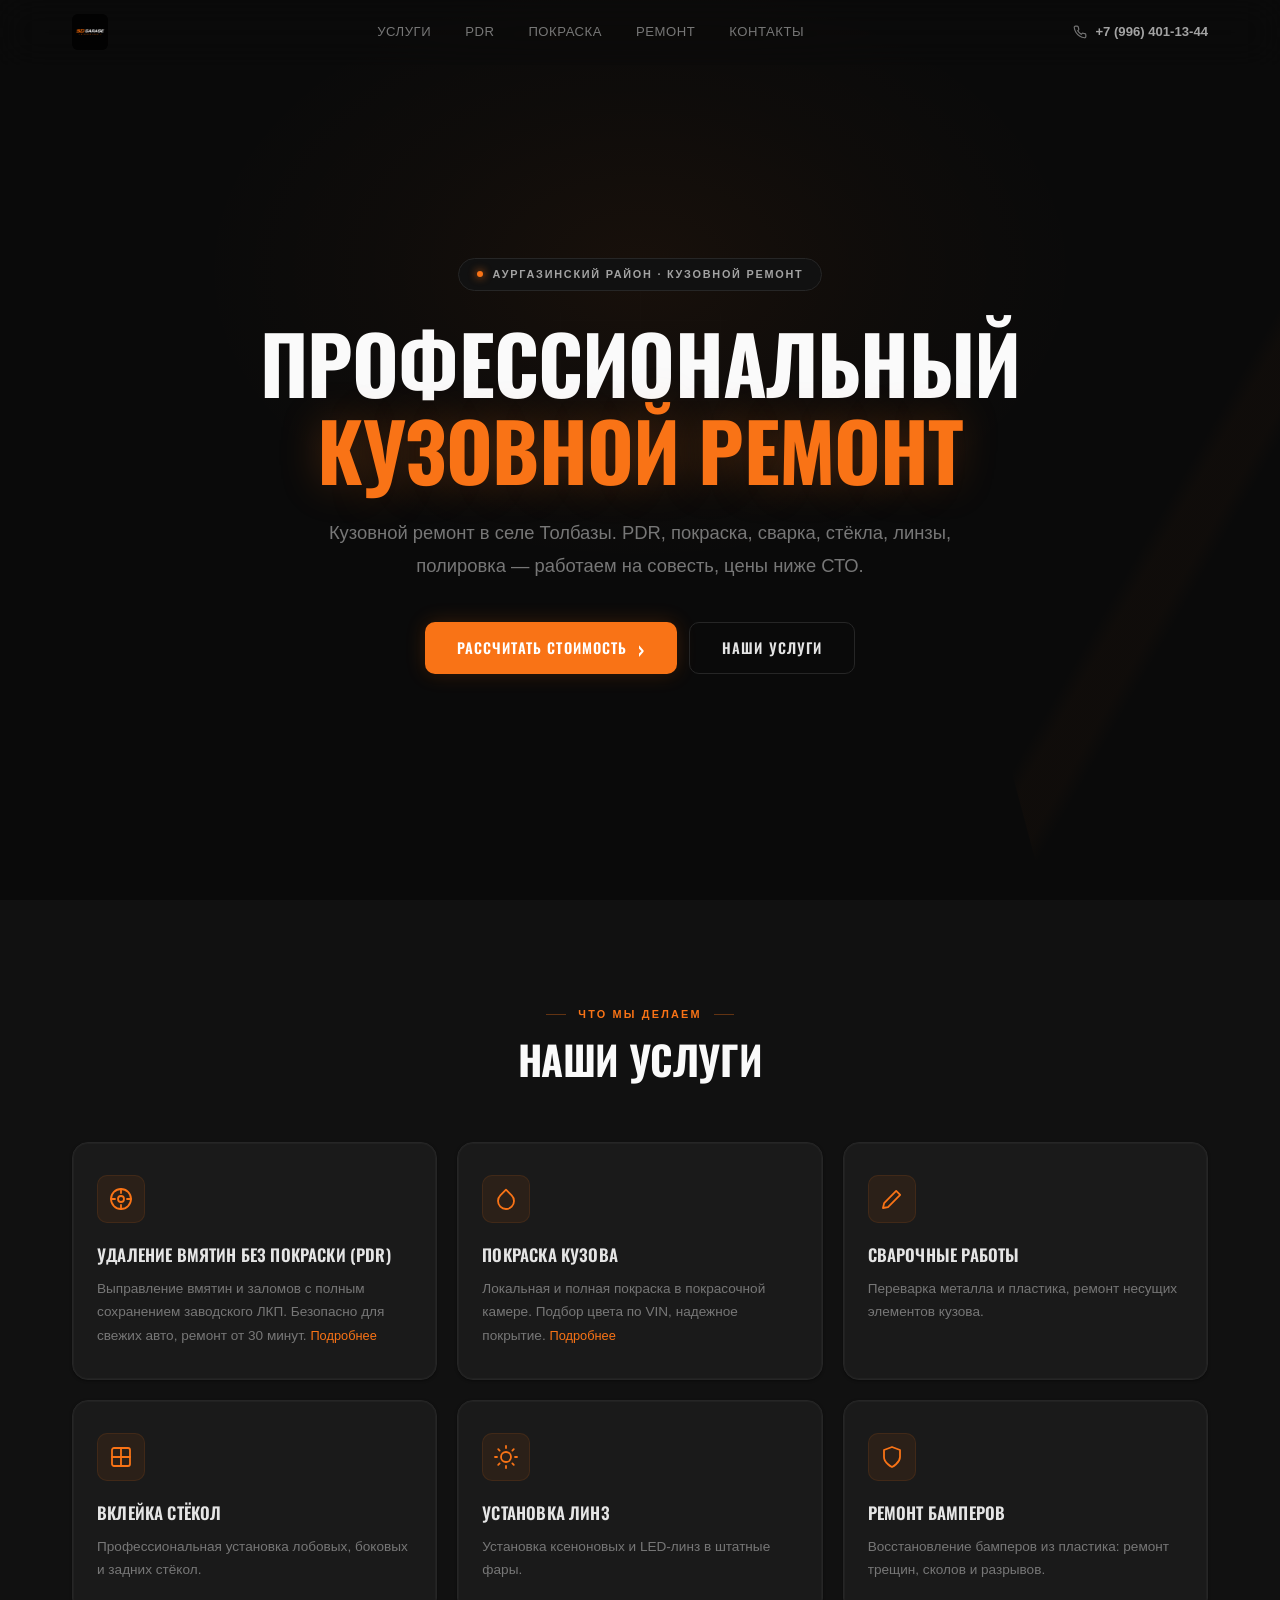
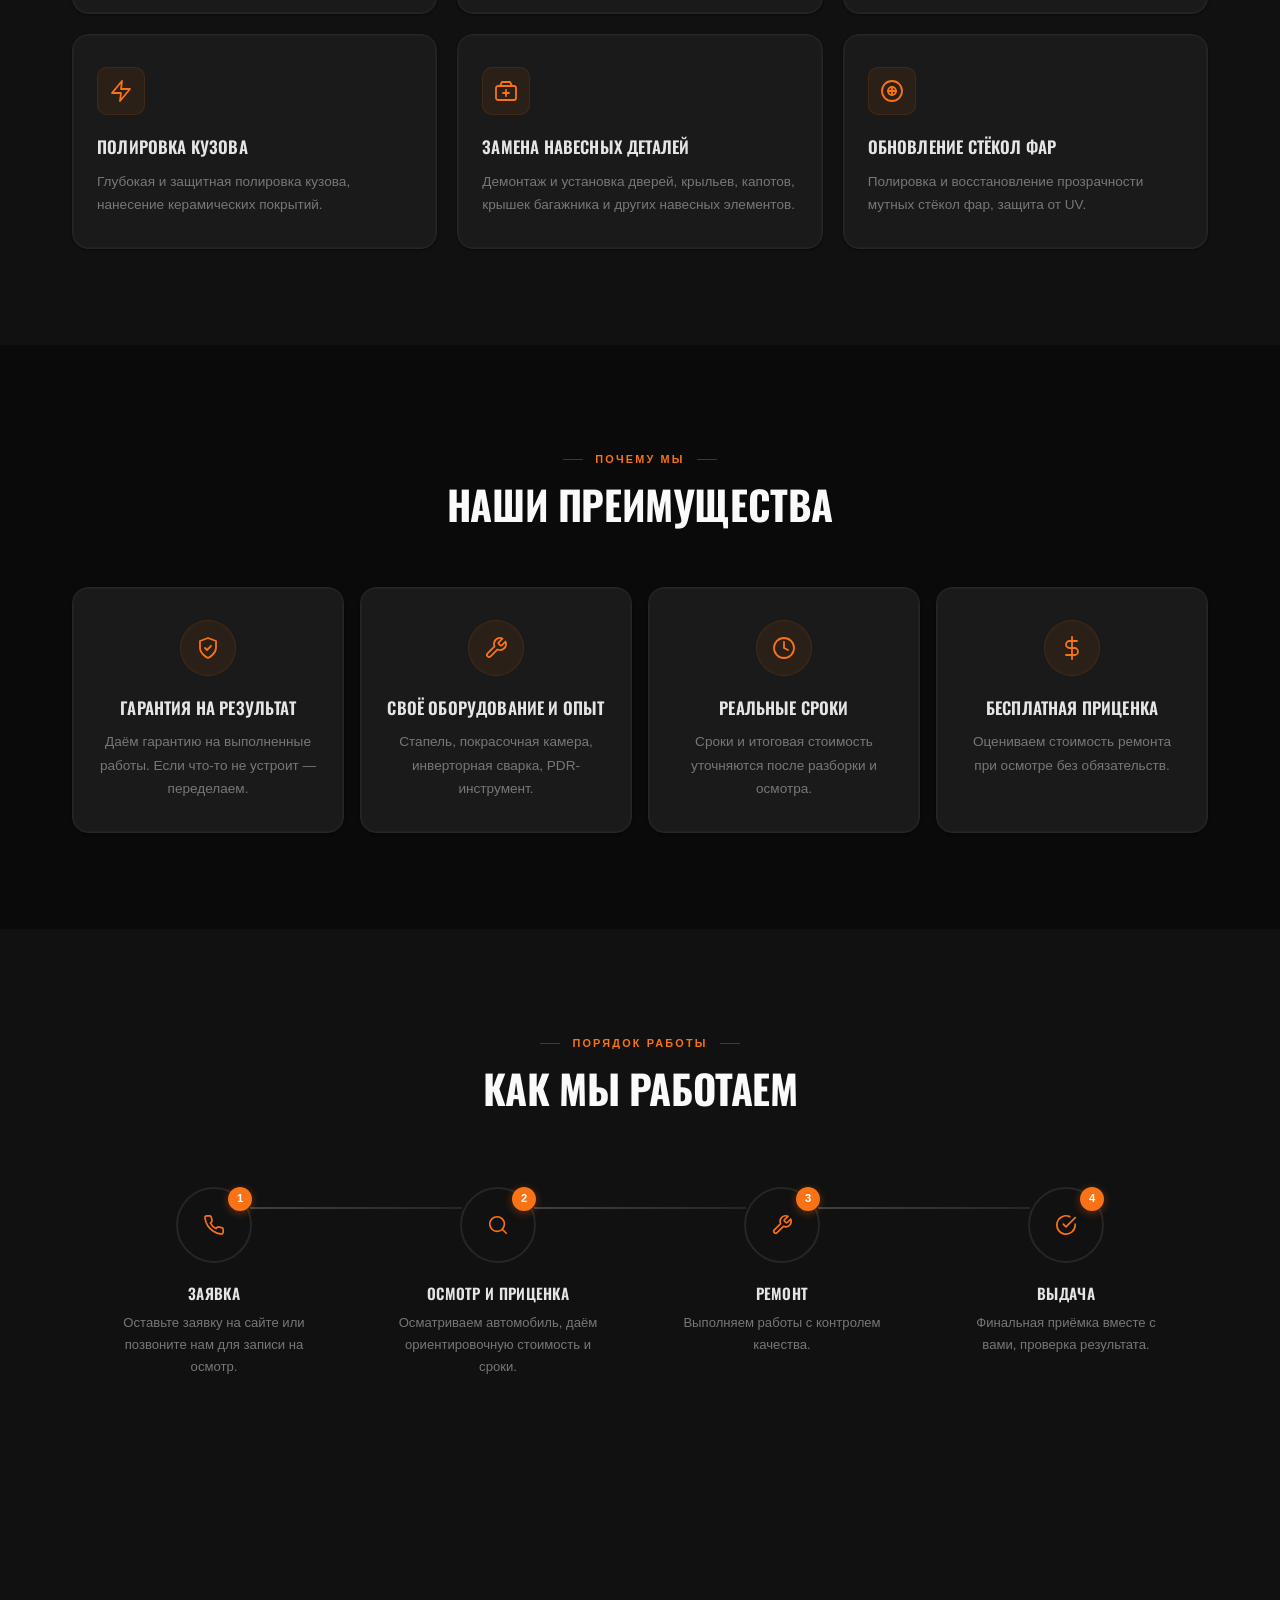
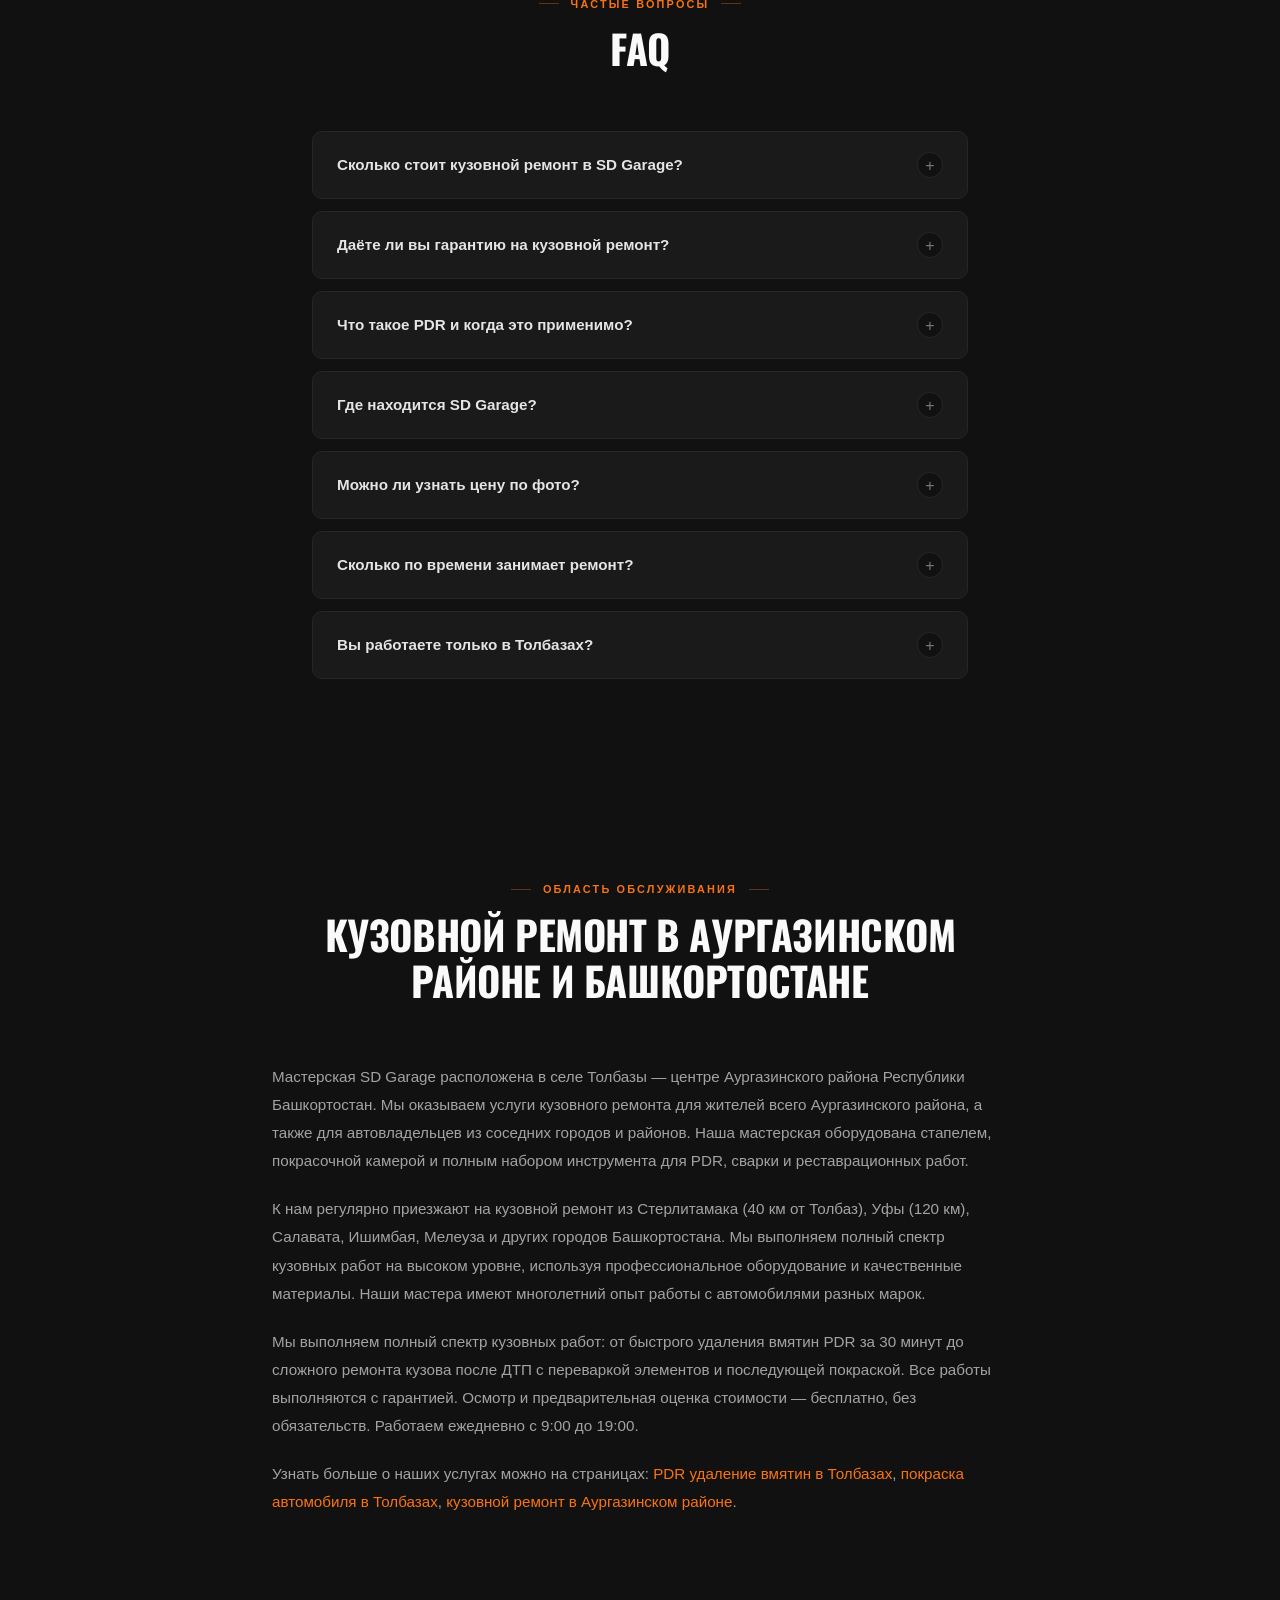
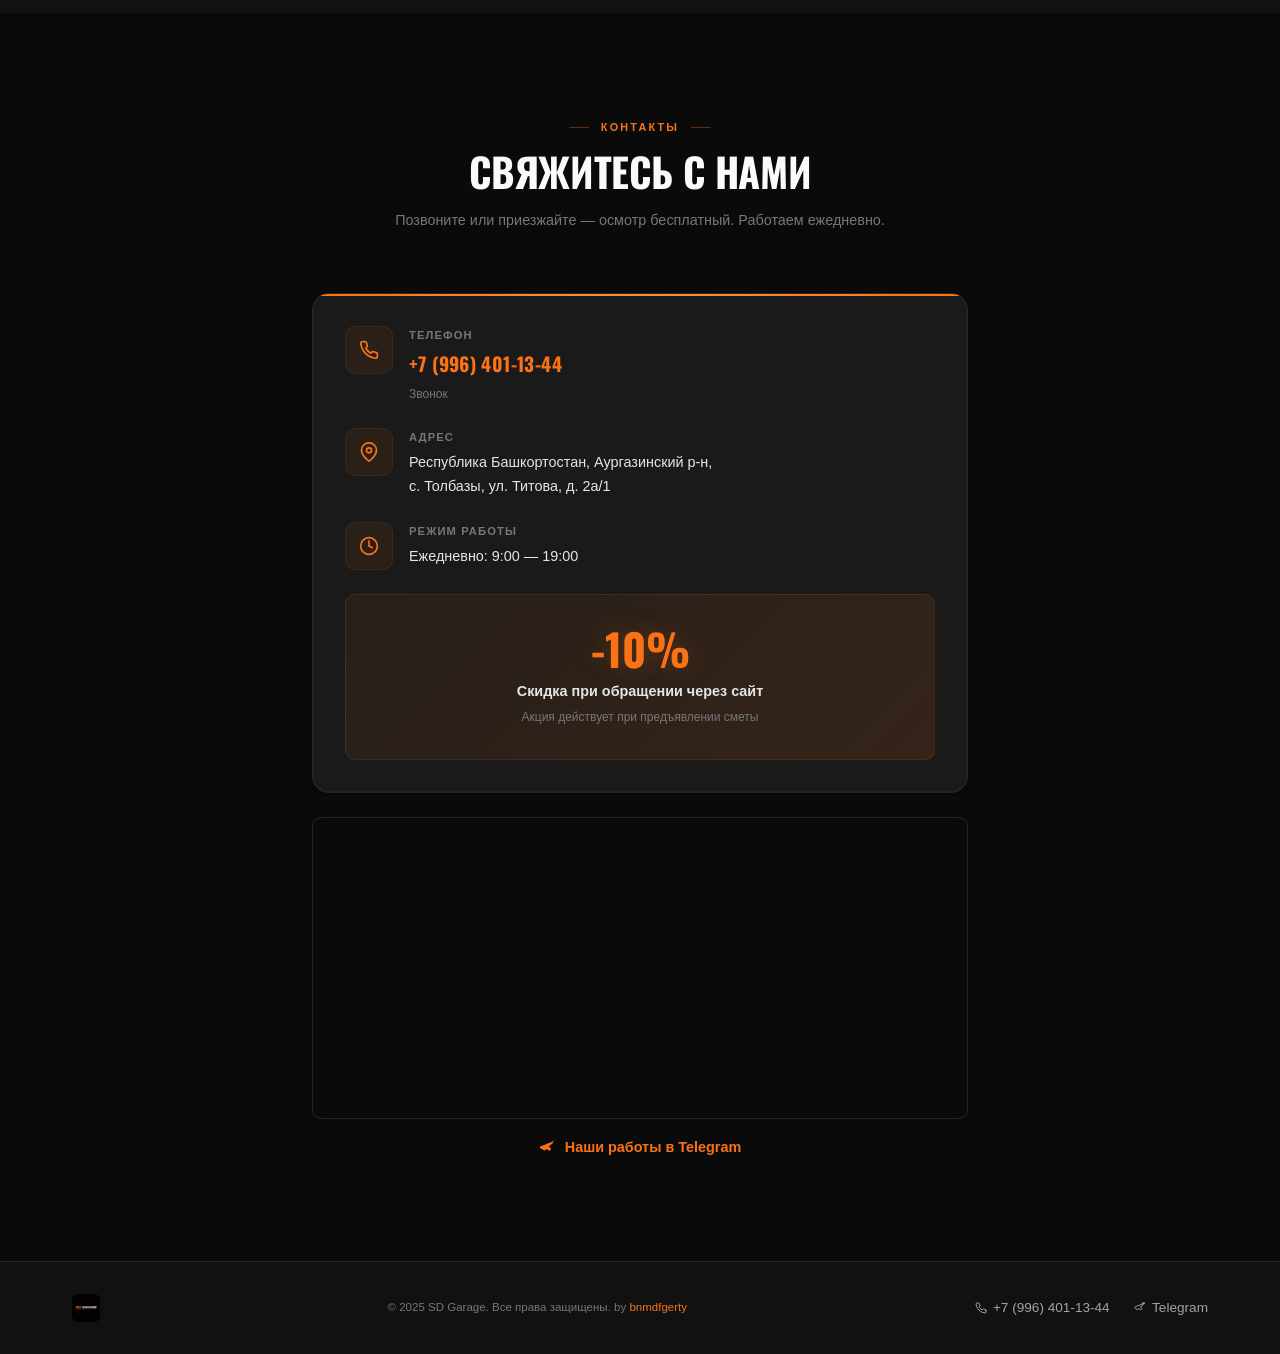
==== index.html @ d480dc60 "v6" ====
<!DOCTYPE html>
<html lang="ru">
<head>
  <meta charset="UTF-8">
  <meta name="viewport" content="width=device-width, initial-scale=1.0">

  <!-- Primary Meta -->
  <title>SD Garage — Кузовной ремонт в Толбазах, Аургазинский район | PDR, покраска, сварка</title>
  <meta name="description" content="Кузовной ремонт в селе Толбазы Аургазинского района Башкортостана. Частные мастера: удаление вмятин PDR, покраска кузова, сварка, ремонт бамперов, вклейка стёкол, установка линз, полировка, замена навесных деталей. Гарантия. +7 (996) 401-13-44.">
  <meta name="keywords" content="кузовной ремонт Толбазы, кузовной ремонт Аургазинский район, кузовной ремонт Башкортостан, автосервис Толбазы, кузовной ремонт село Толбазы, PDR удаление вмятин Толбазы, покраска кузова Аургазинский район, сварка кузова Башкортостан, ремонт бамперов Толбазы, вклейка стёкол Толбазы, установка линз Аургазинский район, полировка кузова Толбазы, частный кузовной мастер, кузовной ремонт недорого, SD Garage Толбазы, стапельные работы Аургазинский район, локальная покраска Толбазы, ремонт авто Толбазы, кузовные работы Аургазинский район Башкортостан">
  <link rel="canonical" href="https://bnmdfgerty.github.io/sd-garage/">
  <meta name="google-site-verification" content="google13966633c62f2dd1.html">

  <!-- Favicon -->
  <link rel="icon" href="[data-uri]">

  <!-- Open Graph -->
  <meta property="og:title" content="SD Garage — Кузовной ремонт в Толбазах, Аургазинский район">
  <meta property="og:description" content="PDR, покраска, сварка, ремонт бамперов, вклейка стёкол, установка линз, полировка. с. Толбазы, Аургазинский район, Башкортостан. Звоните: +7 (996) 401-13-44.">
  <meta property="og:type" content="website">
  <meta property="og:locale" content="ru_RU">
  <meta property="og:site_name" content="SD Garage">
  <meta property="og:country-name" content="Россия">
  <meta property="og:telephone" content="+79964011344">
  <meta property="og:address" content="Республика Башкортостан, Аургазинский р-н, с. Толбазы, ул. Титова, д. 2а/1">
  <meta property="og:image" content="https://bnmdfgerty.github.io/sd-garage/og-image.png" data-width="1152" data-height="864">
  <meta name="og:image:width" content="1152">
  <meta name="og:image:height" content="864">
  <meta name="og:image:alt" content="SD Garage — Кузовной ремонт в Толбазах, Башкортостан">

  <!-- Twitter Card -->
  <meta name="twitter:card" content="summary_large_image">
  <meta name="twitter:title" content="SD Garage — Кузовной ремонт в Толбазах">
  <meta name="twitter:description" content="PDR, покраска, сварка, стёкла, линзы, полировка. Аургазинский район, Башкортостан.">
  <meta name="twitter:image" content="https://bnmdfgerty.github.io/sd-garage/og-image.png">

  <!-- Robots -->
  <meta name="robots" content="index, follow">
  <meta name="googlebot" content="index, follow, max-video-preview:-1, max-image-preview:large, max-snippet:-1">

  <!-- Geo -->
  <meta name="geo.region" content="RU-BA">
  <meta name="geo.placename" content="Толбазы, Аургазинский район">
  <meta name="geo.position" content="53.0110;55.2430">
  <meta name="ICBM" content="53.0110, 55.2430">

  <!-- Google Fonts: Oswald (cyrillic) -->
  <link rel="preconnect" href="https://fonts.googleapis.com">
  <link rel="preconnect" href="https://fonts.gstatic.com" crossorigin>
  <link href="https://fonts.googleapis.com/css2?family=Oswald:wght@400;500;600;700&display=swap" rel="stylesheet">

  <!-- CSS -->
  <link rel="stylesheet" href="style.css">

  <!-- JSON-LD: AutoRepair -->
  <script type="application/ld+json">
{
  "@context": "https://schema.org",
  "@type": "AutoRepair",
  "name": "SD Garage — Кузовной ремонт",
  "description": "Кузовной ремонт в селе Толбазы Аургазинского района Республики Башкортостан. Частные мастера: PDR, покраска кузова, сварка, ремонт бамперов, вклейка стёкол, установка линз, полировка.",
  "telephone": "+79964011344",
  "address": {
    "@type": "PostalAddress",
    "streetAddress": "ул. Титова, д. 2а/1",
    "addressLocality": "с. Толбазы",
    "addressRegion": "Аургазинский район, Республика Башкортостан",
    "addressCountry": "RU"
  },
  "geo": {
    "@type": "GeoCoordinates",
    "latitude": 53.011,
    "longitude": 55.243
  },
  "areaServed": [
    {
      "@type": "Place",
      "name": "Толбазы",
      "containedInPlace": {
        "@type": "AdministrativeArea",
        "name": "Аургазинский район, Республика Башкортостан"
      }
    },
    {
      "@type": "Place",
      "name": "Аургазинский район",
      "containedInPlace": {
        "@type": "AdministrativeArea",
        "name": "Республика Башкортостан"
      }
    },
    {
      "@type": "City",
      "name": "Стерлитамак"
    },
    {
      "@type": "City",
      "name": "Уфа"
    }
  ],
  "openingHoursSpecification": [
    {
      "@type": "OpeningHoursSpecification",
      "dayOfWeek": [
        "Monday",
        "Tuesday",
        "Wednesday",
        "Thursday",
        "Friday",
        "Saturday",
        "Sunday"
      ],
      "opens": "09:00",
      "closes": "19:00"
    }
  ],
  "priceRange": "₽",
  "hasOfferCatalog": {
    "@type": "OfferCatalog",
    "name": "Услуги кузовного ремонта в Толбазах",
    "itemListElement": [
      {
        "@type": "Offer",
        "itemOffered": {
          "@type": "Service",
          "name": "Удаление вмятин без покраски (PDR) — Толбазы",
          "description": "PDR ремонт в Аургазинском районе Башкортостана"
        }
      },
      {
        "@type": "Offer",
        "itemOffered": {
          "@type": "Service",
          "name": "Покраска кузова — Толбазы",
          "description": "Локальная и полная покраска в Аургазинском районе"
        }
      },
      {
        "@type": "Offer",
        "itemOffered": {
          "@type": "Service",
          "name": "Сварочные работы — Толбазы"
        }
      },
      {
        "@type": "Offer",
        "itemOffered": {
          "@type": "Service",
          "name": "Вклейка стёкол — Толбазы"
        }
      },
      {
        "@type": "Offer",
        "itemOffered": {
          "@type": "Service",
          "name": "Установка линз — Толбазы, Аургазинский район"
        }
      },
      {
        "@type": "Offer",
        "itemOffered": {
          "@type": "Service",
          "name": "Ремонт бамперов — Толбазы"
        }
      },
      {
        "@type": "Offer",
        "itemOffered": {
          "@type": "Service",
          "name": "Полировка кузова — Толбазы, Башкортостан"
        }
      }
    ]
  }
}
  </script>

  <!-- JSON-LD: BreadcrumbList -->
  <script type="application/ld+json">
{
  "@context": "https://schema.org",
  "@type": "BreadcrumbList",
  "itemListElement": [
    {
      "@type": "ListItem",
      "position": 1,
      "name": "SD Garage — Кузовной ремонт в Толбазах"
    }
  ]
}
  </script>

  <!-- JSON-LD: FAQPage -->
  <script type="application/ld+json">
{
  "@context": "https://schema.org",
  "@type": "FAQPage",
  "mainEntity": [
    {
      "@type": "Question",
      "name": "Сколько стоит кузовной ремонт в SD Garage (Толбазы)?",
      "acceptedAnswer": {
        "@type": "Answer",
        "text": "Окончательная стоимость определяется после осмотра и разборки — под повреждениями часто бывают скрытые дефекты. До начала работ даём ориентировочную цену, уточняем по факту. Цены ниже, чем на крупных СТО в Стерлитамаке и Уфе."
      }
    },
    {
      "@type": "Question",
      "name": "Даёте ли вы гарантию на кузовной ремонт?",
      "acceptedAnswer": {
        "@type": "Answer",
        "text": "Да, мы даём гарантию на выполненные работы. Если что-то не устроит — поправим. Мы частные мастера, работаем на совесть и заинтересованы в каждом клиенте."
      }
    },
    {
      "@type": "Question",
      "name": "Что такое PDR и когда это применимо?",
      "acceptedAnswer": {
        "@type": "Answer",
        "text": "PDR (Paintless Dent Repair) — удаление вмятин без покраски. Подходит для вмятин, где ЛКП не повреждено. Сохраняет заводское покрытие. Ремонт занимает от 30 минут."
      }
    },
    {
      "@type": "Question",
      "name": "Где находится SD Garage?",
      "acceptedAnswer": {
        "@type": "Answer",
        "text": "Республика Башкортостан, Аургазинский р-н, с. Толбазы, ул. Титова, д. 2а/1. Работаем ежедневно с 9:00 до 19:00. Запись по телефону +7 (996) 401-13-44."
      }
    },
    {
      "@type": "Question",
      "name": "Можно ли узнать цену по фото?",
      "acceptedAnswer": {
        "@type": "Answer",
        "text": "Да, отправьте фото повреждений через форму на сайте или в ТГ/ВК — назовём ориентировочную стоимость. Точную цену определяем только при живом осмотре, так как под ЛКП могут быть скрытые дефекты."
      }
    },
    {
      "@type": "Question",
      "name": "Сколько по времени занимает ремонт?",
      "acceptedAnswer": {
        "@type": "Answer",
        "text": "Зависит от объёма работ. PDR — от 30 минут, локальная покраска элемента — 1–2 дня, полный кузовной ремонт — от 3 дней. Точный срок называем после осмотра. Могут быть корректировки в процессе."
      }
    },
    {
      "@type": "Question",
      "name": "Вы работаете только в Толбазах?",
      "acceptedAnswer": {
        "@type": "Answer",
        "text": "Основная мастерская в Толбазах, Аургазинский район. Но к нам ездят из Стерлитамака, Уфы, Салавата и других городов Башкортостана — разница в цене перекрывает дорогу."
      }
    }
  ]
}
  </script>
</head>
<body>

  <!-- ═══════════════ HEADER ═══════════════ -->
  <header class="header" id="header">
    <div class="container header__inner">
      <a href="#" class="header__logo">
        <img src="logo.png" alt="SD Garage" class="header__logo-img">
      </a>

      <nav class="header__nav" id="nav" aria-label="Основная навигация">
        <a href="#services" class="header__nav-link">Услуги</a>
        <a href="pdr-tolbazy.html" class="header__nav-link">PDR</a>
        <a href="pokraska-avto-tolbazy.html" class="header__nav-link">Покраска</a>
        <a href="kuhzovnoy-remont-aurgazinskiy-rayon.html" class="header__nav-link">Ремонт</a>
        <a href="#contacts" class="header__nav-link">Контакты</a>
      </nav>

      <div class="header__actions">
        <a href="tel:+79964011344" class="header__phone">
          <svg width="14" height="14" viewBox="0 0 24 24" fill="none" stroke="currentColor" stroke-width="2" stroke-linecap="round" stroke-linejoin="round"><path d="M22 16.92v3a2 2 0 0 1-2.18 2 19.79 19.79 0 0 1-8.63-3.07 19.5 19.5 0 0 1-6-6 19.79 19.79 0 0 1-3.07-8.67A2 2 0 0 1 4.11 2h3a2 2 0 0 1 2 1.72c.127.96.361 1.903.7 2.81a2 2 0 0 1-.45 2.11L8.09 9.91a16 16 0 0 0 6 6l1.27-1.27a2 2 0 0 1 2.11-.45c.907.339 1.85.573 2.81.7A2 2 0 0 1 22 16.92z"/></svg>
          +7 (996) 401-13-44
        </a>
      </div>

      <button class="header__burger" id="burger" aria-label="Открыть меню" aria-expanded="false">
        <span class="burger-lines" id="burger-icon">
          <span></span><span></span><span></span>
        </span>
      </button>
    </div>

    <!-- Мобильное меню -->
    <div class="header__mobile" id="mobile-menu">
      <nav class="header__mobile-nav" aria-label="Мобильная навигация">
        <a href="#services" class="header__mobile-link">Услуги</a>
        <a href="pdr-tolbazy.html" class="header__mobile-link">PDR</a>
        <a href="pokraska-avto-tolbazy.html" class="header__mobile-link">Покраска</a>
        <a href="kuhzovnoy-remont-aurgazinskiy-rayon.html" class="header__mobile-link">Ремонт</a>
        <a href="#contacts" class="header__mobile-link">Контакты</a>
      </nav>
      <a href="tel:+79964011344" class="header__phone header__phone--mobile">
        <svg width="16" height="16" viewBox="0 0 24 24" fill="none" stroke="currentColor" stroke-width="2" stroke-linecap="round" stroke-linejoin="round"><path d="M22 16.92v3a2 2 0 0 1-2.18 2 19.79 19.79 0 0 1-8.63-3.07 19.5 19.5 0 0 1-6-6 19.79 19.79 0 0 1-3.07-8.67A2 2 0 0 1 4.11 2h3a2 2 0 0 1 2 1.72c.127.96.361 1.903.7 2.81a2 2 0 0 1-.45 2.11L8.09 9.91a16 16 0 0 0 6 6l1.27-1.27a2 2 0 0 1 2.11-.45c.907.339 1.85.573 2.81.7A2 2 0 0 1 22 16.92z"/></svg>
        +7 (996) 401-13-44
      </a>
    </div>
  </header>

  <main>
    <!-- ═══════════════ HERO ═══════════════ -->
    <section class="hero">
      <div class="hero__grid"></div>
      <div class="hero__glow"></div>
      <div class="container hero__content">
        <div class="hero__badge">
          <span class="hero__badge-dot"></span>
          Аургазинский район &middot; Кузовной ремонт
        </div>
        <h1 class="hero__title">
          Профессиональный<br>
          <span class="hero__title--accent">кузовной ремонт</span>
        </h1>
        <p class="hero__description">
          Кузовной ремонт в селе Толбазы. PDR, покраска, сварка, стёкла, линзы, полировка — работаем на совесть, цены ниже СТО.
        </p>
        <div class="hero__buttons">
          <a href="#contacts" class="btn btn--primary btn--lg">
            Рассчитать стоимость <span class="btn__arrow">&rsaquo;</span>
          </a>
          <a href="#services" class="btn btn--outline btn--lg">Наши услуги</a>
        </div>
      </div>
    </section>

    <!-- ═══════════════ SERVICES ═══════════════ -->
    <section class="section section--surface" id="services">
      <div class="container">
        <div class="section__header">
          <p class="section__label">Что мы делаем</p>
          <h2 class="section__title">Наши услуги</h2>
        </div>
        <div class="cards cards--3">
          <div class="card">
            <div class="card__icon">
              <svg width="24" height="24" viewBox="0 0 24 24" fill="none" stroke="currentColor" stroke-width="1.8" stroke-linecap="round" stroke-linejoin="round"><circle cx="12" cy="12" r="10"/><circle cx="12" cy="12" r="3"/><line x1="12" y1="2" x2="12" y2="6"/><line x1="12" y1="18" x2="12" y2="22"/><line x1="2" y1="12" x2="6" y2="12"/><line x1="18" y1="12" x2="22" y2="12"/></svg>
            </div>
            <h3 class="card__title"><a href="pdr-tolbazy.html" style="color:inherit;text-decoration:none;">Удаление вмятин без покраски (PDR)</a></h3>
            <p class="card__text">Выправление вмятин и заломов с полным сохранением заводского ЛКП. Безопасно для свежих авто, ремонт от 30 минут. <a href="pdr-tolbazy.html" style="color:var(--accent);font-size:0.8rem">Подробнее</a></p>
          </div>
          <div class="card">
            <div class="card__icon">
              <svg width="24" height="24" viewBox="0 0 24 24" fill="none" stroke="currentColor" stroke-width="1.8" stroke-linecap="round" stroke-linejoin="round"><path d="M12 2.69l5.66 5.66a8 8 0 1 1-11.31 0z"/></svg>
            </div>
            <h3 class="card__title"><a href="pokraska-avto-tolbazy.html" style="color:inherit;text-decoration:none;">Покраска кузова</a></h3>
            <p class="card__text">Локальная и полная покраска в покрасочной камере. Подбор цвета по VIN, надежное покрытие. <a href="pokraska-avto-tolbazy.html" style="color:var(--accent);font-size:0.8rem">Подробнее</a></p>
          </div>
          <div class="card">
            <div class="card__icon">
              <svg width="24" height="24" viewBox="0 0 24 24" fill="none" stroke="currentColor" stroke-width="1.8" stroke-linecap="round" stroke-linejoin="round"><path d="M16.18 3.84l4 4L8 20.02l-5.02.98 1.16-4.9L16.18 3.84z"/></svg>
            </div>
            <h3 class="card__title">Сварочные работы</h3>
            <p class="card__text">Переварка металла и пластика, ремонт несущих элементов кузова.</p>
          </div>
          <div class="card">
            <div class="card__icon">
              <svg width="24" height="24" viewBox="0 0 24 24" fill="none" stroke="currentColor" stroke-width="1.8" stroke-linecap="round" stroke-linejoin="round"><rect x="3" y="3" width="18" height="18" rx="2"/><line x1="3" y1="12" x2="21" y2="12"/><line x1="12" y1="3" x2="12" y2="21"/></svg>
            </div>
            <h3 class="card__title">Вклейка стёкол</h3>
            <p class="card__text">Профессиональная установка лобовых, боковых и задних стёкол.</p>
          </div>
          <div class="card">
            <div class="card__icon">
              <svg width="24" height="24" viewBox="0 0 24 24" fill="none" stroke="currentColor" stroke-width="1.8" stroke-linecap="round" stroke-linejoin="round"><circle cx="12" cy="12" r="5"/><line x1="12" y1="1" x2="12" y2="3"/><line x1="12" y1="21" x2="12" y2="23"/><line x1="4.22" y1="4.22" x2="5.64" y2="5.64"/><line x1="18.36" y1="18.36" x2="19.78" y2="19.78"/><line x1="1" y1="12" x2="3" y2="12"/><line x1="21" y1="12" x2="23" y2="12"/><line x1="4.22" y1="19.78" x2="5.64" y2="18.36"/><line x1="18.36" y1="5.64" x2="19.78" y2="4.22"/></svg>
            </div>
            <h3 class="card__title">Установка линз</h3>
            <p class="card__text">Установка ксеноновых и LED-линз в штатные фары.</p>
          </div>
          <div class="card">
            <div class="card__icon">
              <svg width="24" height="24" viewBox="0 0 24 24" fill="none" stroke="currentColor" stroke-width="1.8" stroke-linecap="round" stroke-linejoin="round"><path d="M12 22s8-4 8-10V5l-8-3-8 3v7c0 6 8 10 8 10z"/></svg>
            </div>
            <h3 class="card__title">Ремонт бамперов</h3>
            <p class="card__text">Восстановление бамперов из пластика: ремонт трещин, сколов и разрывов.</p>
          </div>
          <div class="card">
            <div class="card__icon">
              <svg width="24" height="24" viewBox="0 0 24 24" fill="none" stroke="currentColor" stroke-width="1.8" stroke-linecap="round" stroke-linejoin="round"><polygon points="13 2 3 14 12 14 11 22 21 10 12 10 13 2"/></svg>
            </div>
            <h3 class="card__title">Полировка кузова</h3>
            <p class="card__text">Глубокая и защитная полировка кузова, нанесение керамических покрытий.</p>
          </div>
          <div class="card">
            <div class="card__icon">
              <svg width="24" height="24" viewBox="0 0 24 24" fill="none" stroke="currentColor" stroke-width="1.8" stroke-linecap="round" stroke-linejoin="round"><rect x="2" y="7" width="20" height="14" rx="2" ry="2"/><path d="M16 3h-8l-2 4h12l-2-4z"/><line x1="12" y1="11" x2="12" y2="17"/><line x1="9" y1="14" x2="15" y2="14"/></svg>
            </div>
            <h3 class="card__title">Замена навесных деталей</h3>
            <p class="card__text">Демонтаж и установка дверей, крыльев, капотов, крышек багажника и других навесных элементов.</p>
          </div>
          <div class="card">
            <div class="card__icon">
              <svg width="24" height="24" viewBox="0 0 24 24" fill="none" stroke="currentColor" stroke-width="1.8" stroke-linecap="round" stroke-linejoin="round"><circle cx="12" cy="12" r="10"/><path d="M8 12h8"/><path d="M12 8v8"/><circle cx="12" cy="12" r="4"/></svg>
            </div>
            <h3 class="card__title">Обновление стёкол фар</h3>
            <p class="card__text">Полировка и восстановление прозрачности мутных стёкол фар, защита от UV.</p>
          </div>
        </div>
      </div>
    </section>

    <!-- ═══════════════ ADVANTAGES ═══════════════ -->
    <section class="section" id="advantages">
      <div class="container">
        <div class="section__header">
          <p class="section__label">Почему мы</p>
          <h2 class="section__title">Наши преимущества</h2>
        </div>
        <div class="cards cards--4">
          <div class="card card--center">
            <div class="card__icon-round">
              <svg width="24" height="24" viewBox="0 0 24 24" fill="none" stroke="currentColor" stroke-width="1.8" stroke-linecap="round" stroke-linejoin="round"><path d="M12 22s8-4 8-10V5l-8-3-8 3v7c0 6 8 10 8 10z"/><polyline points="9 12 11 14 15 10"/></svg>
            </div>
            <h3 class="card__title">Гарантия на результат</h3>
            <p class="card__text">Даём гарантию на выполненные работы. Если что-то не устроит — переделаем.</p>
          </div>
          <div class="card card--center">
            <div class="card__icon-round">
              <svg width="24" height="24" viewBox="0 0 24 24" fill="none" stroke="currentColor" stroke-width="1.8" stroke-linecap="round" stroke-linejoin="round"><path d="M14.7 6.3a1 1 0 0 0 0 1.4l1.6 1.6a1 1 0 0 0 1.4 0l3.77-3.77a6 6 0 0 1-7.94 7.94l-6.91 6.91a2.12 2.12 0 0 1-3-3l6.91-6.91a6 6 0 0 1 7.94-7.94l-3.76 3.76z"/></svg>
            </div>
            <h3 class="card__title">Своё оборудование и опыт</h3>
            <p class="card__text">Стапель, покрасочная камера, инверторная сварка, PDR-инструмент.</p>
          </div>
          <div class="card card--center">
            <div class="card__icon-round">
              <svg width="24" height="24" viewBox="0 0 24 24" fill="none" stroke="currentColor" stroke-width="1.8" stroke-linecap="round" stroke-linejoin="round"><circle cx="12" cy="12" r="10"/><polyline points="12 6 12 12 16 14"/></svg>
            </div>
            <h3 class="card__title">Реальные сроки</h3>
            <p class="card__text">Сроки и итоговая стоимость уточняются после разборки и осмотра.</p>
          </div>
          <div class="card card--center">
            <div class="card__icon-round">
              <svg width="24" height="24" viewBox="0 0 24 24" fill="none" stroke="currentColor" stroke-width="1.8" stroke-linecap="round" stroke-linejoin="round"><line x1="12" y1="1" x2="12" y2="23"/><path d="M17 5H9.5a3.5 3.5 0 0 0 0 7h5a3.5 3.5 0 0 1 0 7H6"/></svg>
            </div>
            <h3 class="card__title">Бесплатная приценка</h3>
            <p class="card__text">Оцениваем стоимость ремонта при осмотре без обязательств.</p>
          </div>
        </div>
      </div>
    </section>

    <!-- ═══════════════ PROCESS ═══════════════ -->
    <section class="section section--surface" id="process">
      <div class="container">
        <div class="section__header">
          <p class="section__label">Порядок работы</p>
          <h2 class="section__title">Как мы работаем</h2>
        </div>
        <div class="steps">
          <div class="step">
            <div class="step__connector"></div>
            <div class="step__circle">
              <span class="step__number">1</span>
              <svg width="22" height="22" viewBox="0 0 24 24" fill="none" stroke="currentColor" stroke-width="1.8" stroke-linecap="round" stroke-linejoin="round"><path d="M22 16.92v3a2 2 0 0 1-2.18 2 19.79 19.79 0 0 1-8.63-3.07 19.5 19.5 0 0 1-6-6 19.79 19.79 0 0 1-3.07-8.67A2 2 0 0 1 4.11 2h3a2 2 0 0 1 2 1.72c.127.96.361 1.903.7 2.81a2 2 0 0 1-.45 2.11L8.09 9.91a16 16 0 0 0 6 6l1.27-1.27a2 2 0 0 1 2.11-.45c.907.339 1.85.573 2.81.7A2 2 0 0 1 22 16.92z"/></svg>
            </div>
            <h3 class="step__title">Заявка</h3>
            <p class="step__text">Оставьте заявку на сайте или позвоните нам для записи на осмотр.</p>
          </div>
          <div class="step">
            <div class="step__connector"></div>
            <div class="step__circle">
              <span class="step__number">2</span>
              <svg width="22" height="22" viewBox="0 0 24 24" fill="none" stroke="currentColor" stroke-width="1.8" stroke-linecap="round" stroke-linejoin="round"><circle cx="11" cy="11" r="8"/><line x1="21" y1="21" x2="16.65" y2="16.65"/></svg>
            </div>
            <h3 class="step__title">Осмотр и приценка</h3>
            <p class="step__text">Осматриваем автомобиль, даём ориентировочную стоимость и сроки.</p>
          </div>
          <div class="step">
            <div class="step__connector"></div>
            <div class="step__circle">
              <span class="step__number">3</span>
              <svg width="22" height="22" viewBox="0 0 24 24" fill="none" stroke="currentColor" stroke-width="1.8" stroke-linecap="round" stroke-linejoin="round"><path d="M14.7 6.3a1 1 0 0 0 0 1.4l1.6 1.6a1 1 0 0 0 1.4 0l3.77-3.77a6 6 0 0 1-7.94 7.94l-6.91 6.91a2.12 2.12 0 0 1-3-3l6.91-6.91a6 6 0 0 1 7.94-7.94l-3.76 3.76z"/></svg>
            </div>
            <h3 class="step__title">Ремонт</h3>
            <p class="step__text">Выполняем работы с контролем качества.</p>
          </div>
          <div class="step">
            <div class="step__circle">
              <span class="step__number">4</span>
              <svg width="22" height="22" viewBox="0 0 24 24" fill="none" stroke="currentColor" stroke-width="1.8" stroke-linecap="round" stroke-linejoin="round"><path d="M22 11.08V12a10 10 0 1 1-5.93-9.14"/><polyline points="22 4 12 14.01 9 11.01"/></svg>
            </div>
            <h3 class="step__title">Выдача</h3>
            <p class="step__text">Финальная приёмка вместе с вами, проверка результата.</p>
          </div>
        </div>
      </div>
    </section>

    <!-- ═══════════════ FAQ ═══════════════ -->
    <section class="section section--surface" id="faq">
      <div class="container container--narrow">
        <div class="section__header">
          <p class="section__label">Частые вопросы</p>
          <h2 class="section__title">FAQ</h2>
        </div>
        <div class="faq">
          <details class="faq__item">
            <summary class="faq__question">
              Сколько стоит кузовной ремонт в SD Garage?
              <span class="faq__toggle" aria-hidden="true">+</span>
            </summary>
            <div class="faq__answer">
              <p>Окончательная стоимость кузовного ремонта определяется после осмотра и разборки — под повреждениями часто бывают скрытые дефекты (трещины, коррозия, деформация креплений), которые невозможно увидеть без демонтажа. До начала работ мы даём ориентировочную цену, а после разборки уточняем итоговую сумму. Работаем честно и прозрачно — показываем все найденные дефекты перед началом ремонта.</p>
            </div>
          </details>
          <details class="faq__item">
            <summary class="faq__question">
              Даёте ли вы гарантию на кузовной ремонт?
              <span class="faq__toggle" aria-hidden="true">+</span>
            </summary>
            <div class="faq__answer">
              <p>Да, мы даём гарантию на все выполненные работы — как на кузовной ремонт, так и на покраску, PDR, сварку и другие услуги. Если что-то не устроит после приёмки — поправим за свой счёт. Мы частные мастера в Толбазах, работаем на совесть и заинтересованы в каждом клиенте, поэтому качество контролируем лично.</p>
            </div>
          </details>
          <details class="faq__item">
            <summary class="faq__question">
              Что такое PDR и когда это применимо?
              <span class="faq__toggle" aria-hidden="true">+</span>
            </summary>
            <div class="faq__answer">
              <p>PDR (Paintless Dent Repair) — это технология удаления вмятин без покраски кузова. Подходит для вмятин, где лакокрасочное покрытие не повреждено — град, парковочные удары, вмятины от hail. Метод сохраняет заводское ЛКП, что особенно важно для автомобилей с небольшим пробегом. Ремонт занимает от 30 минут, стоимость значительно ниже покраски. Подробнее о PDR в Толбазах — на <a href="pdr-tolbazy.html" style="color:var(--accent)">отдельной странице</a>.</p>
            </div>
          </details>
          <details class="faq__item">
            <summary class="faq__question">
              Где находится SD Garage?
              <span class="faq__toggle" aria-hidden="true">+</span>
            </summary>
            <div class="faq__answer">
              <p>Мастерская SD Garage находится в Республике Башкортостан, Аургазинский район, село Толбазы, улица Титова, дом 2а/1. Работаем ежедневно с 9:00 до 19:00 без выходных. Запись по телефону +7 (996) 401-13-44. До нас легко добраться из Стерлитамака (около 40 км), Уфы (около 120 км) и Салавата.</p>
            </div>
          </details>
          <details class="faq__item">
            <summary class="faq__question">
              Можно ли узнать цену по фото?
              <span class="faq__toggle" aria-hidden="true">+</span>
            </summary>
            <div class="faq__answer">
              <p>Да, отправьте фото повреждений через мессенджер или позвоните нам — мы назовём ориентировочную стоимость кузовного ремонта. Для более точной оценки желательно прислать несколько фотографий под разными углами при хорошем освещении. Однако финальную цену мы определяем только при живом осмотре автомобиля в нашей мастерской в Толбазах, так как под ЛКП могут быть скрытые дефекты.</p>
            </div>
          </details>
          <details class="faq__item">
            <summary class="faq__question">
              Сколько по времени занимает ремонт?
              <span class="faq__toggle" aria-hidden="true">+</span>
            </summary>
            <div class="faq__answer">
              <p>Сроки зависят от объёма и сложности работ. PDR удаление вмятин — от 30 минут до 2 часов. Локальная покраска одного элемента — 1–2 дня. Полный кузовной ремонт со сваркой и покраской — от 3 до 7 дней. Точный срок называем после осмотра и согласуем с вами перед началом работ. Возможны корректировки в процессе при обнаружении скрытых повреждений.</p>
            </div>
          </details>
          <details class="faq__item">
            <summary class="faq__question">
              Вы работаете только в Толбазах?
              <span class="faq__toggle" aria-hidden="true">+</span>
            </summary>
            <div class="faq__answer">
              <p>Основная мастерская SD Garage находится в селе Толбазы, Аургазинский район Башкортостан. Однако к нам регулярно ездят клиенты из Стерлитамака, Уфы, Салавата, Ишимбая и других городов республики. Мы выполняем кузовной ремонт на высоком уровне, используя профессиональное оборудование. Наши работы можно посмотреть в Telegram-канале: <a href="https://t.me/sd_tilbazy_garage102" style="color:var(--accent)" target="_blank" rel="noopener">@sd_tilbazy_garage102</a>.</p>
            </div>
          </details>
        </div>
      </div>
    </section>

    <!-- ═══════════════ SERVICE AREA (SEO TEXT) ═══════════════ -->
    <section class="section section--surface" id="service-area">
      <div class="container" style="max-width:800px">
        <div class="section__header">
          <p class="section__label">Область обслуживания</p>
          <h2 class="section__title">Кузовной ремонт в Аургазинском районе и Башкортостане</h2>
        </div>
        <div style="font-size:0.95rem;line-height:1.85;color:var(--muted-light)">
          <p style="margin-bottom:1.25rem">Мастерская SD Garage расположена в селе Толбазы — центре Аургазинского района Республики Башкортостан. Мы оказываем услуги кузовного ремонта для жителей всего Аургазинского района, а также для автовладельцев из соседних городов и районов. Наша мастерская оборудована стапелем, покрасочной камерой и полным набором инструмента для PDR, сварки и реставрационных работ.</p>
          <p style="margin-bottom:1.25rem">К нам регулярно приезжают на кузовной ремонт из Стерлитамака (40 км от Толбаз), Уфы (120 км), Салавата, Ишимбая, Мелеуза и других городов Башкортостана. Мы выполняем полный спектр кузовных работ на высоком уровне, используя профессиональное оборудование и качественные материалы. Наши мастера имеют многолетний опыт работы с автомобилями разных марок.</p>
          <p style="margin-bottom:1.25rem">Мы выполняем полный спектр кузовных работ: от быстрого удаления вмятин PDR за 30 минут до сложного ремонта кузова после ДТП с переваркой элементов и последующей покраской. Все работы выполняются с гарантией. Осмотр и предварительная оценка стоимости — бесплатно, без обязательств. Работаем ежедневно с 9:00 до 19:00.</p>
          <p>Узнать больше о наших услугах можно на страницах: <a href="pdr-tolbazy.html" style="color:var(--accent)">PDR удаление вмятин в Толбазах</a>, <a href="pokraska-avto-tolbazy.html" style="color:var(--accent)">покраска автомобиля в Толбазах</a>, <a href="kuhzovnoy-remont-aurgazinskiy-rayon.html" style="color:var(--accent)">кузовной ремонт в Аургазинском районе</a>.</p>
        </div>
      </div>
    </section>

    <!-- ═══════════════ CONTACTS ═══════════════ -->
    <section class="section" id="contacts">
      <div class="container container--narrow">
        <div class="section__header">
          <p class="section__label">Контакты</p>
          <h2 class="section__title">Свяжитесь с нами</h2>
          <p class="section__subtitle">Позвоните или приезжайте — осмотр бесплатный. Работаем ежедневно.</p>
        </div>
        <div class="contacts-card">
          <div class="contacts-card__items">
            <div class="contact-item">
              <div class="contact-item__icon">
                <svg width="20" height="20" viewBox="0 0 24 24" fill="none" stroke="currentColor" stroke-width="2" stroke-linecap="round" stroke-linejoin="round"><path d="M22 16.92v3a2 2 0 0 1-2.18 2 19.79 19.79 0 0 1-8.63-3.07 19.5 19.5 0 0 1-6-6 19.79 19.79 0 0 1-3.07-8.67A2 2 0 0 1 4.11 2h3a2 2 0 0 1 2 1.72c.127.96.361 1.903.7 2.81a2 2 0 0 1-.45 2.11L8.09 9.91a16 16 0 0 0 6 6l1.27-1.27a2 2 0 0 1 2.11-.45c.907.339 1.85.573 2.81.7A2 2 0 0 1 22 16.92z"/></svg>
              </div>
              <div class="contact-item__info">
                <p class="contact-item__label">Телефон</p>
                <a href="tel:+79964011344" class="contact-item__value contact-item__value--link">+7 (996) 401-13-44</a>
                <p class="contact-item__hint">Звонок</p>
              </div>
            </div>
            <div class="contact-item">
              <div class="contact-item__icon">
                <svg width="20" height="20" viewBox="0 0 24 24" fill="none" stroke="currentColor" stroke-width="2" stroke-linecap="round" stroke-linejoin="round"><path d="M21 10c0 7-9 13-9 13s-9-6-9-13a9 9 0 0 1 18 0z"/><circle cx="12" cy="10" r="3"/></svg>
              </div>
              <div class="contact-item__info">
                <p class="contact-item__label">Адрес</p>
                <p class="contact-item__value">Республика Башкортостан, Аургазинский р-н,<br>с. Толбазы, ул. Титова, д. 2а/1</p>
              </div>
            </div>
            <div class="contact-item">
              <div class="contact-item__icon">
                <svg width="20" height="20" viewBox="0 0 24 24" fill="none" stroke="currentColor" stroke-width="2" stroke-linecap="round" stroke-linejoin="round"><circle cx="12" cy="12" r="10"/><polyline points="12 6 12 12 16 14"/></svg>
              </div>
              <div class="contact-item__info">
                <p class="contact-item__label">Режим работы</p>
                <p class="contact-item__value">Ежедневно: 9:00 — 19:00</p>
              </div>
            </div>
          </div>
          <div class="contacts-card__banner">
            <p class="contacts-card__discount">-10%</p>
            <p class="contacts-card__banner-title">Скидка при обращении через сайт</p>
            <p class="contacts-card__banner-hint">Акция действует при предъявлении сметы</p>
          </div>
        </div>
        <div style="margin-top:1.5rem;border-radius:var(--radius-sm);overflow:hidden;border:1px solid var(--border)">
          <iframe src="https://yandex.ru/map-widget/v1/?ll=55.887735,54.005352&z=17&mode=poi&poi%5Bpoint%5D=55.887735,54.005352" width="100%" height="300" frameborder="0" style="display:block"></iframe>
        </div>
        <div style="margin-top:1rem;text-align:center">
          <a href="https://t.me/sd_tilbazy_garage102" target="_blank" rel="noopener" style="display:inline-flex;align-items:center;gap:0.5rem;color:var(--accent);font-size:0.9rem;font-weight:600;text-decoration:none">
            <svg width="18" height="18" viewBox="0 0 24 24" fill="currentColor"><path d="M21.198 2.433a2.242 2.242 0 0 0-1.022.215l-8.609 3.33c-2.068.8-4.133 1.598-5.724 2.21a405.15 405.15 0 0 1-2.849 1.09c-.42.147-.99.332-1.473.901-.728.855.07 1.676.348 2.013.178.215.397.373.597.493l4.366 2.453c.196.11.413.167.634.167a.9.9 0 0 0 .507-.157l2.343-1.623a.5.5 0 0 1 .574 0l2.576 2.087a.5.5 0 0 0 .717-.091l1.915-2.109a.5.5 0 0 0-.008-.707l-2.756-2.36a.5.5 0 0 1 .006-.76l4.605-3.636c.684-.539 1.18-1.237 1.18-2.086 0-1.1-.902-1.87-1.862-1.87z"/></svg>
            Наши работы в Telegram
          </a>
        </div>
      </div>
    </section>
  </main>

  <!-- ═══════════════ FOOTER ═══════════════ -->
  <footer class="footer">
    <div class="container footer__inner">
      <div class="footer__logo">
        <img src="logo.png" alt="SD Garage" class="footer__logo-img">
      </div>
      <p class="footer__copy">&copy; 2025 SD Garage. Все права защищены. by <a href="https://t.me/HISTIZAKERO" target="_blank" rel="noopener" style="color:var(--accent)">bnmdfgerty</a></p>
      <div style="display:flex;gap:1.5rem;align-items:center;flex-wrap:wrap;justify-content:center">
        <a href="tel:+79964011344" style="display:inline-flex;align-items:center;gap:0.4rem;color:var(--text-muted);text-decoration:none;font-size:0.85rem">
          <svg width="12" height="12" viewBox="0 0 24 24" fill="none" stroke="currentColor" stroke-width="2" stroke-linecap="round" stroke-linejoin="round"><path d="M22 16.92v3a2 2 0 0 1-2.18 2 19.79 19.79 0 0 1-8.63-3.07 19.5 19.5 0 0 1-6-6 19.79 19.79 0 0 1-3.07-8.67A2 2 0 0 1 4.11 2h3a2 2 0 0 1 2 1.72c.127.96.361 1.903.7 2.81a2 2 0 0 1-.45 2.11L8.09 9.91a16 16 0 0 0 6 6l1.27-1.27a2 2 0 0 1 2.11-.45c.907.339 1.85.573 2.81.7A2 2 0 0 1 22 16.92z"/></svg>
          +7 (996) 401-13-44
        </a>
        <a href="https://t.me/sd_tilbazy_garage102" target="_blank" rel="noopener" style="display:inline-flex;align-items:center;gap:0.4rem;color:var(--text-muted);text-decoration:none;font-size:0.85rem">
          <svg width="12" height="12" viewBox="0 0 24 24" fill="none" stroke="currentColor" stroke-width="2" stroke-linecap="round" stroke-linejoin="round"><path d="M21.198 2.433a2.242 2.242 0 0 0-1.022.215l-8.609 3.33c-2.068.8-4.133 1.598-5.724 2.21a405.15 405.15 0 0 1-2.849 1.09c-.42.147-.99.332-1.473.901-.728.855.07 1.676.348 2.013.178.215.397.373.597.493l4.366 2.453c.196.11.413.167.634.167a.9.9 0 0 0 .507-.157l2.343-1.623a.5.5 0 0 1 .574 0l2.576 2.087a.5.5 0 0 0 .717-.091l1.915-2.109a.5.5 0 0 0-.008-.707l-2.756-2.36a.5.5 0 0 1 .006-.76l4.605-3.636c.684-.539 1.18-1.237 1.18-2.086 0-1.1-.902-1.87-1.862-1.87z"/></svg>
          Telegram
        </a>
      </div>
    </div>
  </footer>

  <script src="script.js"></script>
</body>
</html>
---- style.css ----
/* ═══════════════════════════════════════════
   SD Garage — Dark Industrial v4
   SVG-иконки, адаптив, без эмоджи
   ═══════════════════════════════════════════ */

/* ─── Reset & Base ─── */
*, *::before, *::after {
  margin: 0;
  padding: 0;
  box-sizing: border-box;
}

:root {
  --bg: #0a0a0a;
  --surface: #111111;
  --surface-light: #1a1a1a;
  --surface-hover: #222222;
  --border: #262626;
  --border-hover: #404040;
  --accent: #f97316;
  --accent-hover: #fb923c;
  --accent-dim: rgba(249, 115, 22, 0.08);
  --accent-glow: rgba(249, 115, 22, 0.15);
  --accent-glow-strong: rgba(249, 115, 22, 0.3);
  --muted: #777777;
  --muted-light: #a3a3a3;
  --white: #e5e5e5;
  --white-bright: #fafafa;
  --font-heading: 'Oswald', sans-serif;
  --font-body: -apple-system, BlinkMacSystemFont, 'Segoe UI', Roboto, sans-serif;
  --container: 1200px;
  --radius: 16px;
  --radius-sm: 10px;
  --radius-xs: 6px;
  --shadow-card: 0 1px 3px rgba(0,0,0,0.4), 0 0 0 1px rgba(255,255,255,0.03) inset;
  --shadow-card-hover: 0 8px 32px rgba(0,0,0,0.5), 0 0 0 1px rgba(249,115,22,0.12) inset;
  --transition: 0.3s cubic-bezier(0.4, 0, 0.2, 1);
}

html {
  scroll-behavior: smooth;
  scroll-padding-top: 80px;
}

body {
  font-family: var(--font-body);
  background: var(--bg);
  color: var(--muted-light);
  line-height: 1.7;
  -webkit-font-smoothing: antialiased;
  -moz-osx-font-smoothing: grayscale;
  overflow-x: hidden;
}

a { color: inherit; text-decoration: none; }
img { max-width: 100%; display: block; }

/* ─── Scrollbar ─── */
::-webkit-scrollbar { width: 6px; }
::-webkit-scrollbar-track { background: var(--bg); }
::-webkit-scrollbar-thumb { background: var(--border); border-radius: 3px; }
::-webkit-scrollbar-thumb:hover { background: var(--border-hover); }
::selection { background: var(--accent); color: #fff; }

/* ─── Container ─── */
.container {
  width: 100%;
  max-width: var(--container);
  margin: 0 auto;
  padding: 0 1rem;
}
@media (min-width: 640px) { .container { padding: 0 1.5rem; } }
@media (min-width: 1024px) { .container { padding: 0 2rem; } }
.container--narrow { max-width: 720px; }

/* ─── Buttons ─── */
.btn {
  display: inline-flex;
  align-items: center;
  justify-content: center;
  gap: 0.5rem;
  font-family: var(--font-heading);
  font-weight: 600;
  border-radius: var(--radius-sm);
  cursor: pointer;
  transition: all var(--transition);
  text-decoration: none;
  border: none;
  white-space: nowrap;
}

.btn--primary {
  background: var(--accent);
  color: #fff;
  box-shadow: 0 0 20px rgba(249, 115, 22, 0.2), 0 2px 8px rgba(0,0,0,0.3);
}
.btn--primary:hover {
  background: var(--accent-hover);
  box-shadow: 0 0 30px rgba(249, 115, 22, 0.35), 0 4px 16px rgba(0,0,0,0.4);
  transform: translateY(-1px);
}
.btn--primary:active { transform: translateY(0); }

.btn--outline {
  background: transparent;
  color: var(--white);
  border: 1px solid var(--border);
}
.btn--outline:hover {
  background: var(--surface-light);
  border-color: var(--border-hover);
  transform: translateY(-1px);
}

.btn--lg {
  height: 3.25rem;
  padding: 0 2rem;
  font-size: 0.9rem;
  text-transform: uppercase;
  letter-spacing: 0.08em;
}
.btn--sm {
  height: 2.25rem;
  padding: 0 1.25rem;
  font-size: 0.8rem;
  text-transform: uppercase;
  letter-spacing: 0.05em;
}

.btn__arrow {
  font-size: 1.4rem;
  margin-left: 0.125rem;
  line-height: 1;
  transition: transform 0.2s;
}
.btn--primary:hover .btn__arrow { transform: translateX(3px); }

/* ═══════════════════════════════════════════
   HEADER
   ═══════════════════════════════════════════ */
.header {
  position: fixed;
  top: 0;
  left: 0;
  right: 0;
  z-index: 100;
  border-bottom: 1px solid transparent;
  background: rgba(10, 10, 10, 0.5);
  -webkit-backdrop-filter: blur(20px) saturate(180%);
  backdrop-filter: blur(20px) saturate(180%);
  transition: all var(--transition);
}
.header.is-scrolled {
  border-bottom-color: var(--border);
  background: rgba(10, 10, 10, 0.92);
  box-shadow: 0 4px 30px rgba(0,0,0,0.3);
}

.header__inner {
  display: flex;
  align-items: center;
  justify-content: space-between;
  height: 4rem;
}

.header__logo {
  display: flex;
  align-items: center;
  gap: 0.625rem;
  transition: opacity var(--transition);
}
.header__logo:hover { opacity: 0.85; }

.header__logo-img {
  height: 2.25rem;
  width: auto;
  border-radius: var(--radius-xs);
  flex-shrink: 0;
}

/* Desktop nav */
.header__nav {
  display: none;
  align-items: center;
  gap: 0.125rem;
}
.header__nav-link {
  font-size: 0.78rem;
  font-weight: 500;
  color: var(--muted);
  padding: 0.5rem 0.75rem;
  border-radius: var(--radius-xs);
  transition: all var(--transition);
  text-transform: uppercase;
  letter-spacing: 0.04em;
}
.header__nav-link:hover {
  color: var(--white);
  background: rgba(255,255,255,0.05);
}

.header__actions {
  display: none;
  align-items: center;
  gap: 1rem;
}
.header__phone {
  display: flex;
  align-items: center;
  gap: 0.5rem;
  font-size: 0.82rem;
  font-weight: 600;
  color: var(--muted-light);
  transition: color var(--transition);
}
.header__phone:hover { color: var(--white); }
.header__phone svg { flex-shrink: 0; opacity: 0.7; }

/* Burger — три линии */
.header__burger {
  display: flex;
  align-items: center;
  justify-content: center;
  width: 2.5rem;
  height: 2.5rem;
  background: none;
  border: 1px solid var(--border);
  border-radius: var(--radius-xs);
  cursor: pointer;
  transition: all var(--transition);
  padding: 0;
}
.header__burger:hover {
  background: var(--surface-light);
  border-color: var(--border-hover);
}

.burger-lines {
  display: flex;
  flex-direction: column;
  gap: 4px;
  width: 18px;
}
.burger-lines span {
  display: block;
  width: 100%;
  height: 2px;
  background: var(--white);
  border-radius: 1px;
  transition: all 0.3s ease;
  transform-origin: center;
}
/* Крестик при открытии */
.burger-lines.is-open span:nth-child(1) {
  transform: translateY(6px) rotate(45deg);
}
.burger-lines.is-open span:nth-child(2) {
  opacity: 0;
  transform: scaleX(0);
}
.burger-lines.is-open span:nth-child(3) {
  transform: translateY(-6px) rotate(-45deg);
}

/* Mobile menu */
.header__mobile {
  display: none;
  border-top: 1px solid var(--border);
  background: var(--bg);
  padding: 1.25rem 1rem 1.75rem;
}
.header__mobile.is-open {
  display: block;
  animation: slideDown 0.25s ease-out;
}
@keyframes slideDown {
  from { opacity: 0; transform: translateY(-8px); }
  to { opacity: 1; transform: translateY(0); }
}

.header__mobile-nav {
  display: flex;
  flex-direction: column;
  gap: 0.25rem;
}
.header__mobile-link {
  font-size: 1rem;
  font-weight: 500;
  color: var(--muted);
  padding: 0.75rem 1rem;
  border-radius: var(--radius-sm);
  transition: all var(--transition);
}
.header__mobile-link:hover {
  color: var(--white);
  background: var(--surface-light);
}

.header__phone--mobile {
  display: flex;
  align-items: center;
  justify-content: center;
  gap: 0.5rem;
  margin-top: 1.25rem;
  font-size: 1rem;
  text-align: center;
  padding: 0.875rem 1rem;
  border-radius: var(--radius-sm);
  background: var(--surface-light);
  border: 1px solid var(--border);
  color: var(--accent);
  font-weight: 600;
}
.header__phone--mobile svg { flex-shrink: 0; }

/* Desktop switch */
@media (min-width: 768px) {
  .header__nav { display: flex; }
  .header__actions { display: flex; }
  .header__burger { display: none; }
}
@media (min-width: 1024px) {
  .header__nav-link { padding: 0.5rem 1rem; font-size: 0.82rem; }
}

/* ═══════════════════════════════════════════
   HERO
   ═══════════════════════════════════════════ */
.hero {
  position: relative;
  display: flex;
  align-items: center;
  justify-content: center;
  min-height: 100dvh;
  min-height: 100vh;
  padding: 5.5rem 1rem 3.5rem;
  overflow: hidden;
}

.hero__grid {
  position: absolute;
  inset: 0;
  pointer-events: none;
  opacity: 0.035;
  background-image:
    linear-gradient(rgba(255,255,255,0.12) 1px, transparent 1px),
    linear-gradient(90deg, rgba(255,255,255,0.12) 1px, transparent 1px);
  background-size: 80px 80px;
  mask-image: radial-gradient(ellipse 55% 55% at 50% 40%, black, transparent);
  -webkit-mask-image: radial-gradient(ellipse 55% 55% at 50% 40%, black, transparent);
}

.hero__glow {
  position: absolute;
  left: 50%;
  top: 30%;
  width: 900px;
  height: 600px;
  transform: translate(-50%, -50%);
  border-radius: 9999px;
  background: radial-gradient(ellipse, rgba(249, 115, 22, 0.06) 0%, rgba(249, 115, 22, 0.02) 40%, transparent 70%);
  pointer-events: none;
}

.hero::before {
  content: '';
  position: absolute;
  top: -50%;
  right: -20%;
  width: 600px;
  height: 200%;
  background: linear-gradient(135deg, transparent 48%, rgba(249,115,22,0.025) 49%, rgba(249,115,22,0.025) 51%, transparent 52%);
  pointer-events: none;
  transform: rotate(-15deg);
}

.hero__content {
  position: relative;
  z-index: 1;
  max-width: 52rem;
  text-align: center;
}

.hero__badge {
  display: inline-flex;
  align-items: center;
  gap: 0.625rem;
  margin-bottom: 1.75rem;
  padding: 0.4rem 1.125rem;
  border-radius: 9999px;
  border: 1px solid var(--border);
  background: var(--surface);
  font-size: 0.68rem;
  font-weight: 600;
  text-transform: uppercase;
  letter-spacing: 0.16em;
  color: var(--muted-light);
  backdrop-filter: blur(8px);
}

.hero__badge-dot {
  display: inline-block;
  width: 6px;
  height: 6px;
  border-radius: 50%;
  background: var(--accent);
  box-shadow: 0 0 8px var(--accent);
  animation: pulse 2s ease-in-out infinite;
}
@keyframes pulse {
  0%, 100% { opacity: 1; box-shadow: 0 0 8px var(--accent); }
  50% { opacity: 0.4; box-shadow: 0 0 16px var(--accent); }
}

.hero__title {
  font-family: var(--font-heading);
  font-size: 2.25rem;
  font-weight: 700;
  line-height: 1.08;
  text-transform: uppercase;
  letter-spacing: -0.01em;
  color: var(--white-bright);
  margin-bottom: 1.5rem;
}
.hero__title--accent {
  color: var(--accent);
  text-shadow: 0 0 40px rgba(249, 115, 22, 0.25);
}

.hero__description {
  max-width: 36rem;
  margin: 0 auto 2.5rem;
  font-size: 1rem;
  line-height: 1.8;
  color: var(--muted);
}

.hero__buttons {
  display: flex;
  flex-direction: column;
  align-items: center;
  gap: 0.75rem;
}

/* Hero responsive */
@media (min-width: 480px) {
  .hero__title { font-size: 2.75rem; }
  .hero__description { font-size: 1.05rem; }
}
@media (min-width: 640px) {
  .hero__title { font-size: 3.25rem; }
  .hero__description { font-size: 1.1rem; }
  .hero__buttons { flex-direction: row; justify-content: center; }
}
@media (min-width: 768px) {
  .hero { padding: 6rem 1.5rem 4rem; }
  .hero__title { font-size: 4rem; }
}
@media (min-width: 1024px) {
  .hero__title { font-size: 4.5rem; }
  .hero__description { font-size: 1.15rem; max-width: 40rem; }
  .hero { padding: 6rem 2rem 4rem; }
}
@media (min-width: 1280px) {
  .hero__title { font-size: 5rem; }
}

/* ═══════════════════════════════════════════
   SECTIONS (shared)
   ═══════════════════════════════════════════ */
.section {
  padding: 4rem 1rem;
  background: var(--bg);
  position: relative;
}
.section--surface { background: var(--surface); }

.section__header {
  text-align: center;
  margin-bottom: 2.75rem;
}

.section__label {
  margin-bottom: 0.75rem;
  font-size: 0.68rem;
  font-weight: 700;
  text-transform: uppercase;
  letter-spacing: 0.2em;
  color: var(--accent);
  display: inline-flex;
  align-items: center;
  gap: 0.75rem;
}
.section__label::before,
.section__label::after {
  content: '';
  width: 20px;
  height: 1px;
  background: var(--accent);
  opacity: 0.35;
}

.section__title {
  font-family: var(--font-heading);
  font-size: 1.75rem;
  font-weight: 700;
  text-transform: uppercase;
  letter-spacing: -0.01em;
  color: var(--white-bright);
  line-height: 1.15;
}

.section__subtitle {
  margin-top: 0.875rem;
  max-width: 32rem;
  margin-left: auto;
  margin-right: auto;
  color: var(--muted);
  font-size: 0.9rem;
  line-height: 1.7;
}

@media (min-width: 640px) {
  .section { padding: 5rem 1.5rem; }
  .section__title { font-size: 2.25rem; }
  .section__header { margin-bottom: 3.25rem; }
}
@media (min-width: 1024px) {
  .section { padding: 6rem 2rem; }
  .section__title { font-size: 2.5rem; }
  .section__header { margin-bottom: 3.75rem; }
}

/* ═══════════════════════════════════════════
   CARDS GRID
   ═══════════════════════════════════════════ */
.cards {
  display: grid;
  gap: 1rem;
}
.cards--3 { grid-template-columns: 1fr; }
.cards--4 { grid-template-columns: 1fr; }

@media (min-width: 480px) {
  .cards--3 { grid-template-columns: repeat(2, 1fr); }
  .cards--4 { grid-template-columns: repeat(2, 1fr); }
}
@media (min-width: 1024px) {
  .cards--3 { grid-template-columns: repeat(3, 1fr); gap: 1.25rem; }
  .cards--4 { grid-template-columns: repeat(4, 1fr); gap: 1rem; }
}

/* ─── Card ─── */
.card {
  border-radius: var(--radius);
  border: 1px solid var(--border);
  background: var(--surface-light);
  padding: 1.75rem 1.25rem;
  transition: all var(--transition);
  box-shadow: var(--shadow-card);
  position: relative;
  overflow: hidden;
}
.card::before {
  content: '';
  position: absolute;
  top: 0; left: 0; right: 0;
  height: 1px;
  background: linear-gradient(90deg, transparent, var(--accent-glow-strong), transparent);
  opacity: 0;
  transition: opacity var(--transition);
}
.card:hover {
  border-color: var(--border-hover);
  background: var(--surface-hover);
  box-shadow: var(--shadow-card-hover);
  transform: translateY(-2px);
}
.card:hover::before { opacity: 1; }

.card--center { text-align: center; }

.card__icon {
  display: flex;
  align-items: center;
  justify-content: center;
  width: 3rem;
  height: 3rem;
  border-radius: var(--radius-sm);
  background: var(--accent-dim);
  border: 1px solid rgba(249, 115, 22, 0.1);
  margin-bottom: 1.125rem;
  color: var(--accent);
  transition: all var(--transition);
}
.card:hover .card__icon {
  background: var(--accent-glow);
  border-color: rgba(249, 115, 22, 0.2);
  box-shadow: 0 0 20px rgba(249, 115, 22, 0.12);
}

.card__icon-round {
  display: flex;
  align-items: center;
  justify-content: center;
  width: 3.5rem;
  height: 3.5rem;
  border-radius: 50%;
  background: var(--accent-dim);
  border: 1px solid rgba(249, 115, 22, 0.1);
  margin: 0 auto 1.125rem;
  color: var(--accent);
  transition: all var(--transition);
}
.card:hover .card__icon-round {
  background: var(--accent-glow);
  border-color: rgba(249, 115, 22, 0.2);
  box-shadow: 0 0 24px rgba(249, 115, 22, 0.12);
  transform: scale(1.05);
}

.card__title {
  font-family: var(--font-heading);
  font-size: 1rem;
  font-weight: 600;
  color: var(--white);
  margin-bottom: 0.5rem;
  letter-spacing: 0.01em;
  text-transform: uppercase;
  transition: color var(--transition);
}
.card:hover .card__title { color: var(--white-bright); }

.card__text {
  font-size: 0.85rem;
  line-height: 1.7;
  color: var(--muted);
}

@media (min-width: 640px) {
  .card { padding: 2rem 1.5rem; }
  .card__title { font-size: 1.05rem; }
}

/* ═══════════════════════════════════════════
   PROCESS STEPS
   ═══════════════════════════════════════════ */
.steps {
  display: grid;
  grid-template-columns: repeat(2, 1fr);
  gap: 1.5rem 1rem;
}
@media (min-width: 1024px) {
  .steps {
    grid-template-columns: repeat(4, 1fr);
    gap: 0;
  }
}

.step {
  position: relative;
  display: flex;
  flex-direction: column;
  align-items: center;
  text-align: center;
  padding: 1rem 0.5rem;
}

.step__connector { display: none; }

@media (min-width: 1024px) {
  .step__connector {
    display: block;
    position: absolute;
    left: calc(50% + 2.25rem);
    right: calc(-50% + 2.25rem);
    top: 2.25rem;
    height: 2px;
    background: linear-gradient(90deg, var(--border-hover), var(--border));
    z-index: 0;
  }
  .step:last-child .step__connector { display: none; }
}

.step__circle {
  position: relative;
  display: flex;
  align-items: center;
  justify-content: center;
  width: 4.5rem;
  height: 4.5rem;
  border-radius: 50%;
  border: 2px solid var(--border);
  background: var(--surface);
  margin-bottom: 1.125rem;
  color: var(--accent);
  transition: all var(--transition);
  z-index: 1;
}
.step:hover .step__circle {
  border-color: var(--accent);
  box-shadow: 0 0 28px rgba(249, 115, 22, 0.12);
  background: var(--surface-light);
}

.step__number {
  position: absolute;
  top: -0.125rem;
  right: -0.125rem;
  display: flex;
  align-items: center;
  justify-content: center;
  width: 1.5rem;
  height: 1.5rem;
  border-radius: 50%;
  background: var(--accent);
  font-size: 0.7rem;
  font-weight: 700;
  color: #fff;
  box-shadow: 0 2px 8px rgba(249, 115, 22, 0.35);
  z-index: 2;
}

.step__title {
  font-family: var(--font-heading);
  font-size: 0.95rem;
  font-weight: 600;
  color: var(--white);
  margin-bottom: 0.375rem;
  text-transform: uppercase;
  letter-spacing: 0.02em;
}

.step__text {
  font-size: 0.82rem;
  line-height: 1.65;
  color: var(--muted);
  max-width: 12rem;
}

@media (min-width: 1024px) {
  .step__circle { width: 4.75rem; height: 4.75rem; }
  .step__text { max-width: 13rem; }
}

/* ═══════════════════════════════════════════
   FAQ
   ═══════════════════════════════════════════ */
.faq {
  display: flex;
  flex-direction: column;
  gap: 0.625rem;
}

.faq__item {
  border-radius: var(--radius-sm);
  border: 1px solid var(--border);
  background: var(--surface-light);
  overflow: hidden;
  transition: all var(--transition);
}
.faq__item:hover { border-color: var(--border-hover); }
.faq__item[open] {
  border-color: rgba(249, 115, 22, 0.15);
  background: var(--surface-hover);
}

.faq__question {
  display: flex;
  align-items: center;
  justify-content: space-between;
  padding: 1.125rem 1.25rem;
  cursor: pointer;
  font-size: 0.9rem;
  font-weight: 600;
  color: var(--white);
  list-style: none;
  user-select: none;
  transition: color var(--transition);
  gap: 1rem;
}
.faq__item[open] .faq__question { color: var(--accent); }
.faq__question::-webkit-details-marker { display: none; }
.faq__question::marker { content: ''; }

.faq__toggle {
  display: flex;
  align-items: center;
  justify-content: center;
  width: 1.625rem;
  height: 1.625rem;
  border-radius: 50%;
  border: 1px solid var(--border);
  background: var(--surface);
  font-size: 1rem;
  font-weight: 300;
  color: var(--muted);
  flex-shrink: 0;
  transition: all var(--transition);
}
.faq__item[open] .faq__toggle {
  transform: rotate(45deg);
  background: var(--accent);
  border-color: var(--accent);
  color: #fff;
  box-shadow: 0 0 12px rgba(249, 115, 22, 0.3);
}

.faq__answer {
  border-top: 1px solid var(--border);
  padding: 1.125rem 1.25rem 1.25rem;
  animation: fadeIn 0.2s ease-out;
}
@keyframes fadeIn {
  from { opacity: 0; transform: translateY(-4px); }
  to { opacity: 1; transform: translateY(0); }
}
.faq__answer p {
  font-size: 0.875rem;
  line-height: 1.75;
  color: var(--muted-light);
}

@media (min-width: 640px) {
  .faq { gap: 0.75rem; }
  .faq__question { padding: 1.25rem 1.5rem; font-size: 0.95rem; }
  .faq__answer { padding: 1.25rem 1.5rem 1.5rem; }
}

/* ═══════════════════════════════════════════
   CONTACTS
   ═══════════════════════════════════════════ */
.contacts-card {
  border-radius: var(--radius);
  border: 1px solid var(--border);
  background: var(--surface-light);
  padding: 1.5rem 1.25rem;
  box-shadow: var(--shadow-card);
  position: relative;
  overflow: hidden;
}
.contacts-card::before {
  content: '';
  position: absolute;
  top: 0; left: 0; right: 0;
  height: 2px;
  background: linear-gradient(90deg, var(--accent), var(--accent-hover), var(--accent));
}

@media (min-width: 640px) {
  .contacts-card { padding: 2rem; }
}

.contacts-card__items {
  display: flex;
  flex-direction: column;
  gap: 1.5rem;
}

.contact-item {
  display: flex;
  align-items: flex-start;
  gap: 1rem;
}

.contact-item__icon {
  display: flex;
  align-items: center;
  justify-content: center;
  width: 2.75rem;
  height: 2.75rem;
  border-radius: var(--radius-sm);
  background: var(--accent-dim);
  border: 1px solid rgba(249, 115, 22, 0.08);
  flex-shrink: 0;
  color: var(--accent);
}

.contact-item__label {
  font-size: 0.7rem;
  font-weight: 600;
  color: var(--muted);
  text-transform: uppercase;
  letter-spacing: 0.1em;
  margin-bottom: 0.25rem;
}

.contact-item__value {
  font-size: 0.9rem;
  color: var(--white);
  line-height: 1.6;
}

.contact-item__value--link {
  font-size: 1.1rem;
  font-weight: 700;
  font-family: var(--font-heading);
  color: var(--accent);
  transition: all var(--transition);
  letter-spacing: 0.02em;
}
.contact-item__value--link:hover {
  color: var(--accent-hover);
  text-shadow: 0 0 16px rgba(249, 115, 22, 0.25);
}

.contact-item__hint {
  font-size: 0.75rem;
  color: var(--muted);
  margin-top: 0.25rem;
}

.contacts-card__banner {
  margin-top: 1.5rem;
  border-radius: var(--radius-sm);
  background: linear-gradient(135deg, rgba(249, 115, 22, 0.06), rgba(249, 115, 22, 0.12));
  border: 1px solid rgba(249, 115, 22, 0.12);
  padding: 1.5rem 1.25rem;
  text-align: center;
  position: relative;
  overflow: hidden;
}
.contacts-card__banner::before {
  content: '';
  position: absolute;
  top: 0; left: -100%;
  width: 50%; height: 100%;
  background: linear-gradient(90deg, transparent, rgba(249, 115, 22, 0.05), transparent);
  animation: shimmer 4s ease-in-out infinite;
}
@keyframes shimmer {
  0% { left: -100%; }
  50%, 100% { left: 150%; }
}

.contacts-card__discount {
  font-family: var(--font-heading);
  font-size: 2.25rem;
  font-weight: 700;
  color: var(--accent);
  text-shadow: 0 0 25px rgba(249, 115, 22, 0.25);
  line-height: 1;
}
.contacts-card__banner-title {
  margin-top: 0.5rem;
  font-size: 0.9rem;
  font-weight: 600;
  color: var(--white);
}
.contacts-card__banner-hint {
  margin-top: 0.25rem;
  font-size: 0.75rem;
  color: var(--muted);
}

@media (min-width: 640px) {
  .contacts-card__discount { font-size: 2.75rem; }
  .contacts-card__banner { padding: 2rem 1.5rem; }
  .contact-item__icon { width: 3rem; height: 3rem; }
  .contact-item__value--link { font-size: 1.2rem; }
}

/* ═══════════════════════════════════════════
   FOOTER
   ═══════════════════════════════════════════ */
.footer {
  border-top: 1px solid var(--border);
  background: var(--surface);
  padding: 2rem 1rem;
}

.footer__inner {
  display: flex;
  flex-direction: column;
  align-items: center;
  gap: 1rem;
}

.footer__logo {
  display: flex;
  align-items: center;
  gap: 0.5rem;
}
.footer__logo-img {
  height: 1.75rem;
  width: auto;
  border-radius: var(--radius-xs);
}
.footer__copy {
  font-size: 0.72rem;
  color: var(--muted);
}
.footer__phone {
  display: flex;
  align-items: center;
  gap: 0.375rem;
  font-size: 0.75rem;
  color: var(--muted);
  transition: color var(--transition);
}
.footer__phone:hover { color: var(--accent); }
.footer__phone svg { flex-shrink: 0; }

@media (min-width: 640px) {
  .footer__inner {
    flex-direction: row;
    justify-content: space-between;
  }
}

/* ═══════════════════════════════════════════
   SCROLL ANIMATIONS
   ═══════════════════════════════════════════ */
.reveal {
  opacity: 0;
  transform: translateY(24px);
  transition: opacity 0.5s cubic-bezier(0.16, 1, 0.3, 1),
              transform 0.5s cubic-bezier(0.16, 1, 0.3, 1);
}
.reveal.is-visible {
  opacity: 1;
  transform: translateY(0);
}

.cards .card:nth-child(1) { transition-delay: 0ms; }
.cards .card:nth-child(2) { transition-delay: 70ms; }
.cards .card:nth-child(3) { transition-delay: 140ms; }
.cards .card:nth-child(4) { transition-delay: 210ms; }
.cards .card:nth-child(5) { transition-delay: 280ms; }
.cards .card:nth-child(6) { transition-delay: 350ms; }
.cards .card:nth-child(7) { transition-delay: 420ms; }

.steps .step:nth-child(1) { transition-delay: 0ms; }
.steps .step:nth-child(2) { transition-delay: 80ms; }
.steps .step:nth-child(3) { transition-delay: 160ms; }
.steps .step:nth-child(4) { transition-delay: 240ms; }

.faq .faq__item:nth-child(1) { transition-delay: 0ms; }
.faq .faq__item:nth-child(2) { transition-delay: 50ms; }
.faq .faq__item:nth-child(3) { transition-delay: 100ms; }
.faq .faq__item:nth-child(4) { transition-delay: 150ms; }
.faq .faq__item:nth-child(5) { transition-delay: 200ms; }
.faq .faq__item:nth-child(6) { transition-delay: 250ms; }
.faq .faq__item:nth-child(7) { transition-delay: 300ms; }

/* ═══════════════════════════════════════════
   MOBILE FIXES
   ═══════════════════════════════════════════ */
@media (max-width: 380px) {
  .hero__title { font-size: 1.9rem; }
  .hero__badge { font-size: 0.6rem; padding: 0.35rem 0.875rem; }
  .btn--lg { height: 2.75rem; padding: 0 1.5rem; font-size: 0.82rem; }
  .card { padding: 1.5rem 1rem; }
  .card__title { font-size: 0.9rem; }
  .card__icon, .card__icon-round { width: 2.5rem; height: 2.5rem; }
  .card__icon svg, .card__icon-round svg { width: 20px; height: 20px; }
  .step__circle { width: 3.75rem; height: 3.75rem; }
  .step__circle svg { width: 18px; height: 18px; }
  .faq__question { padding: 1rem; font-size: 0.85rem; }
  .contact-item__value--link { font-size: 1rem; }
  .contacts-card__discount { font-size: 2rem; }
}
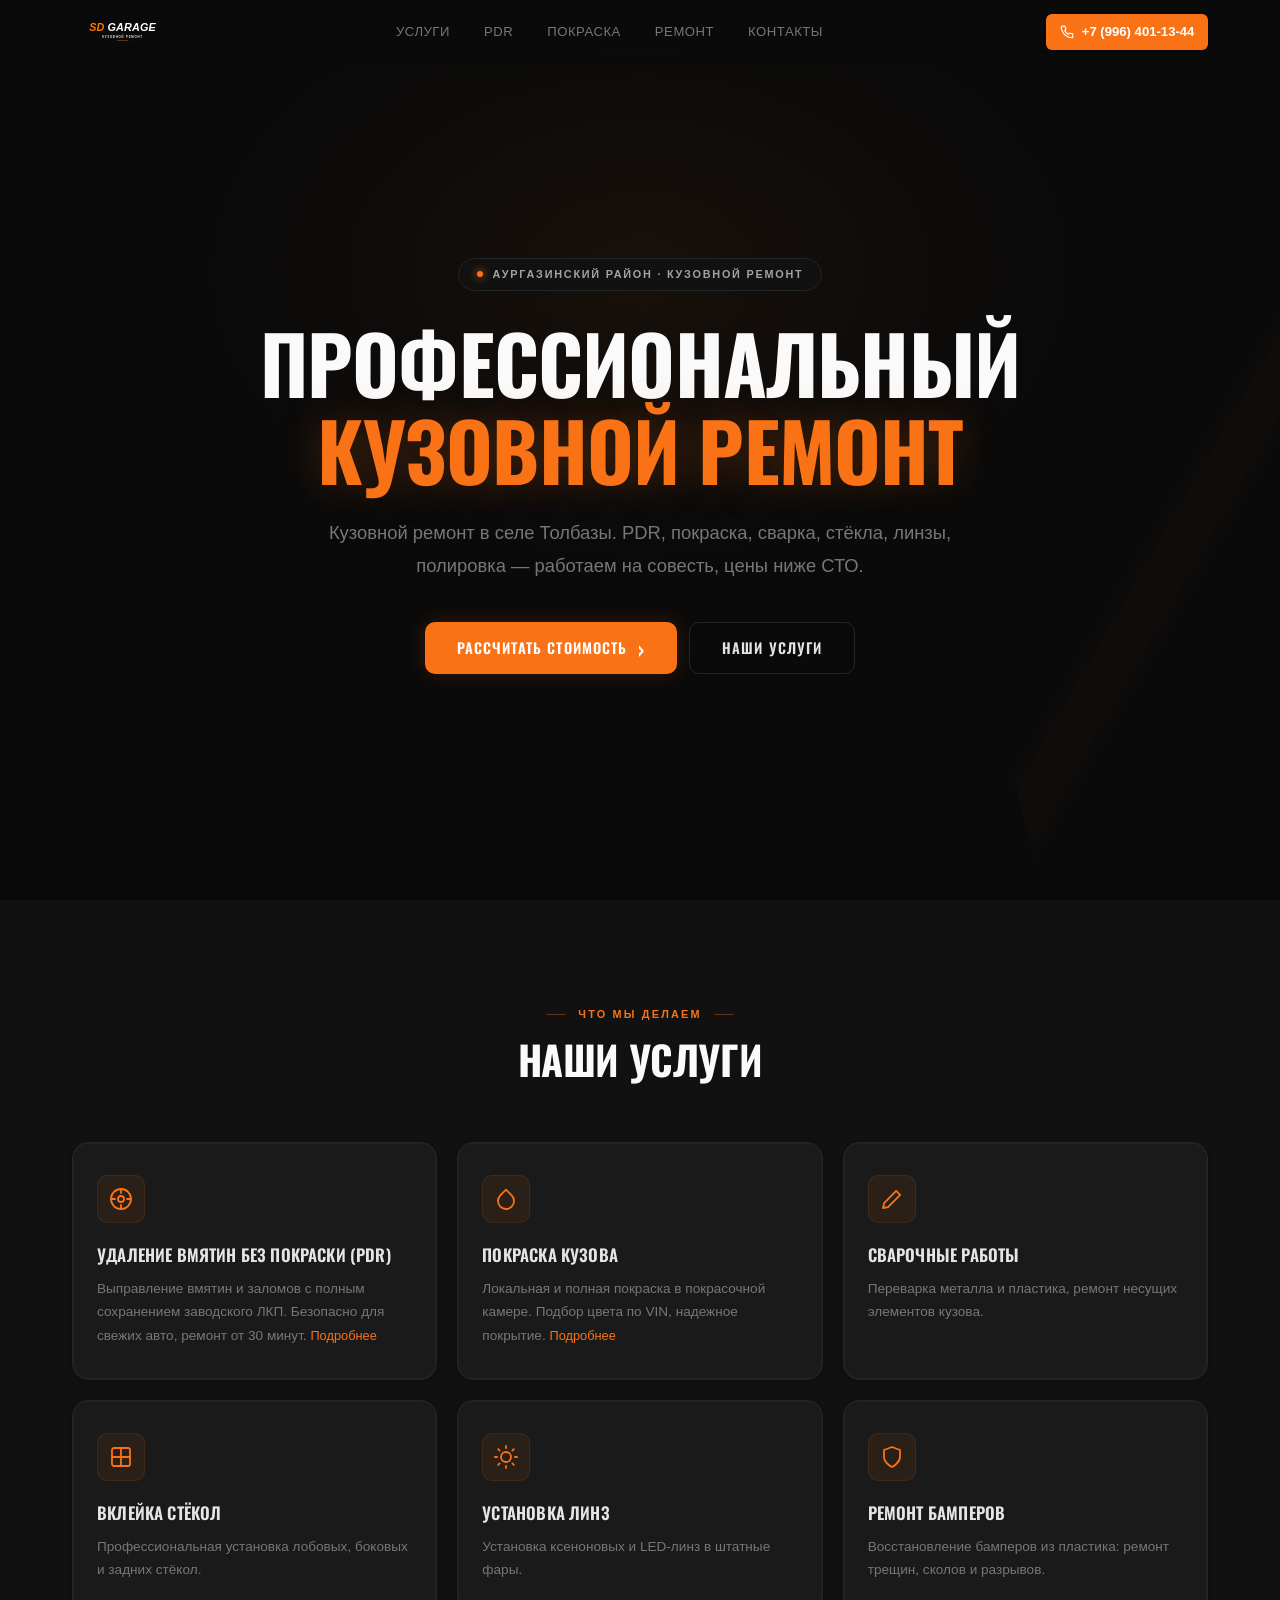
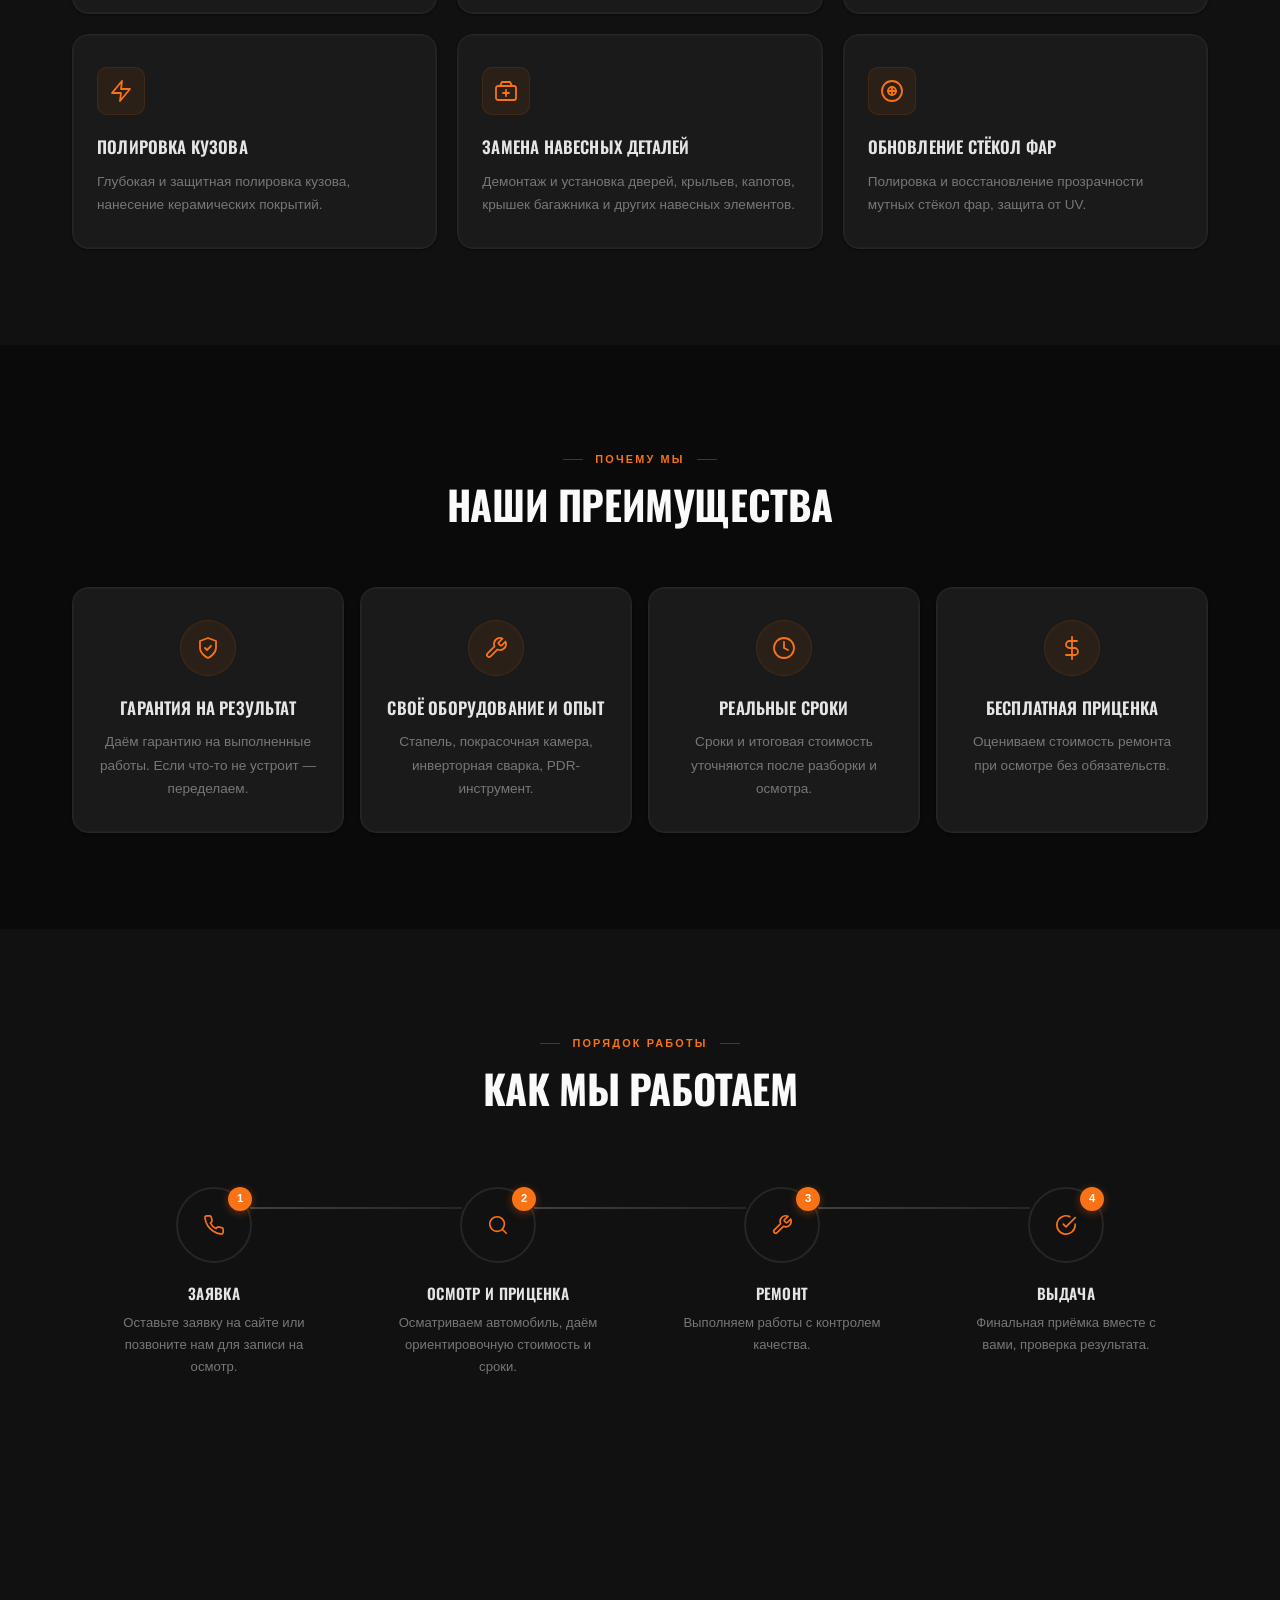
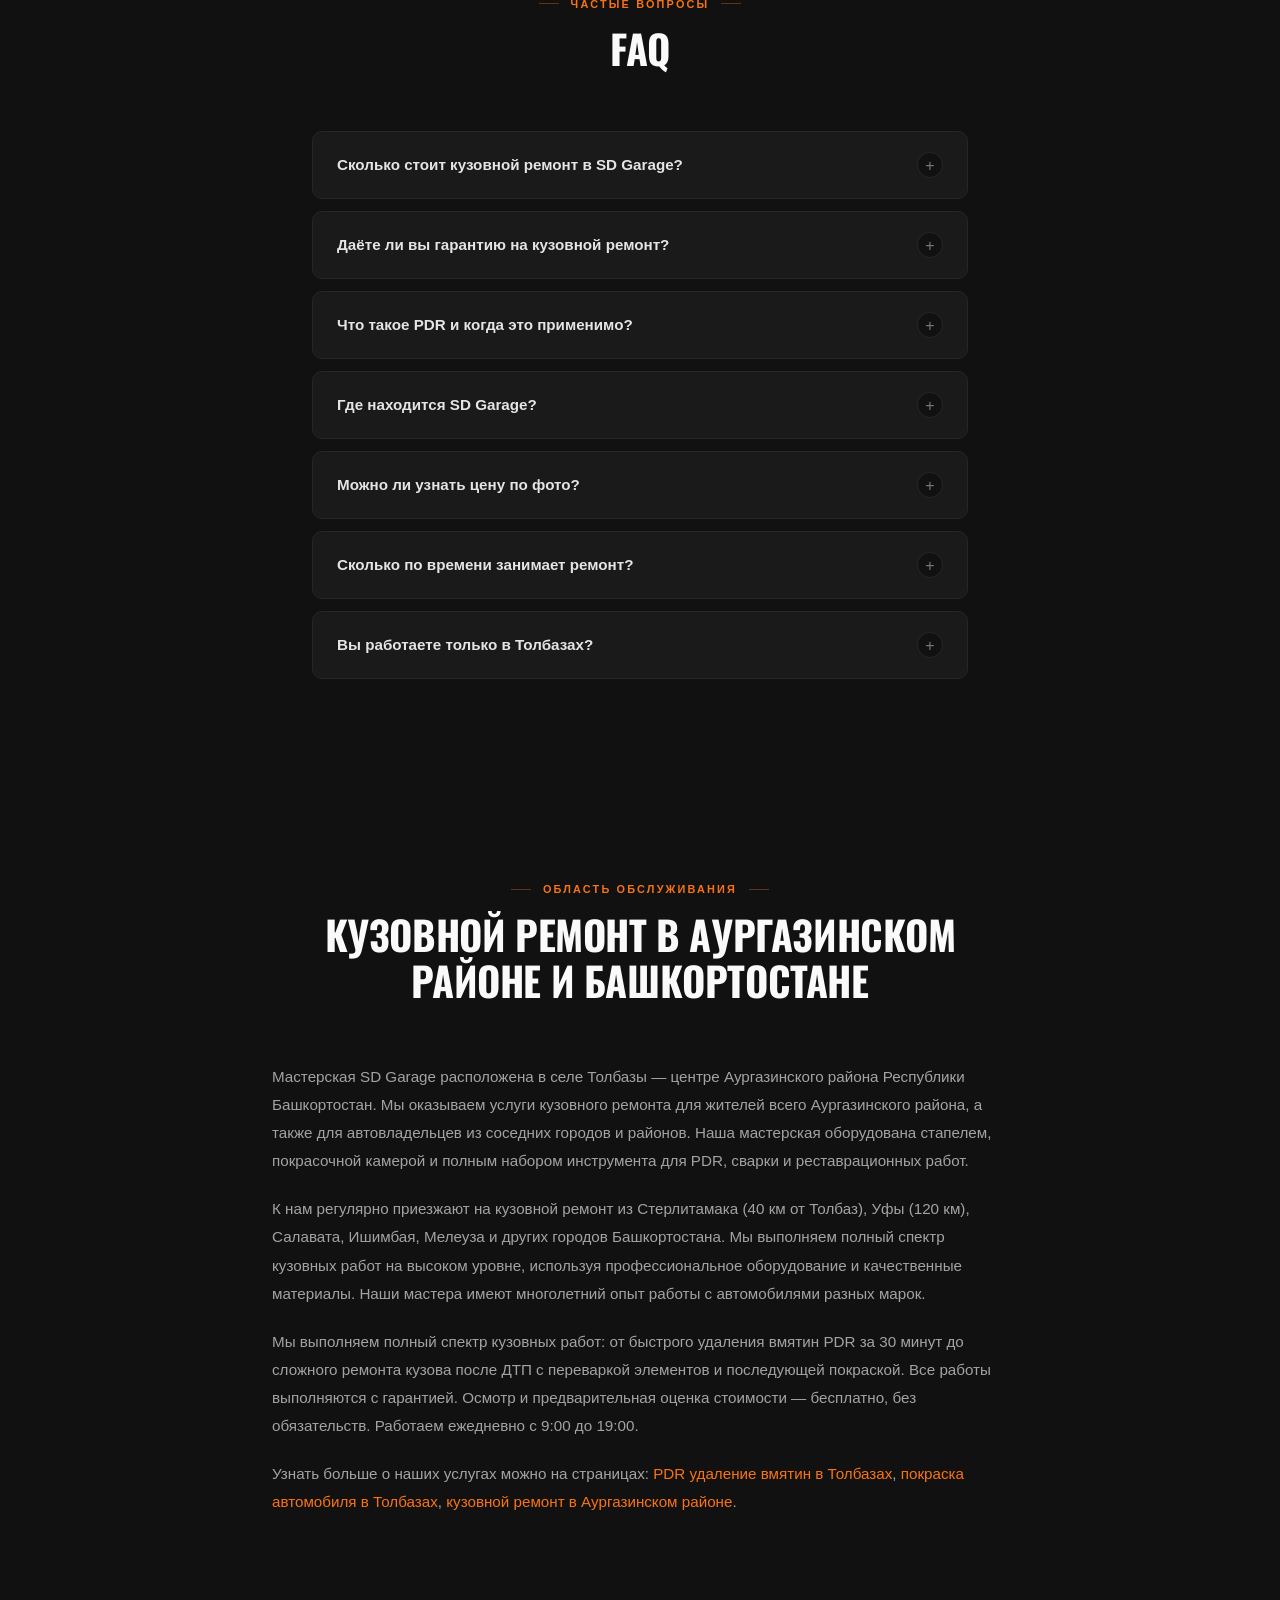
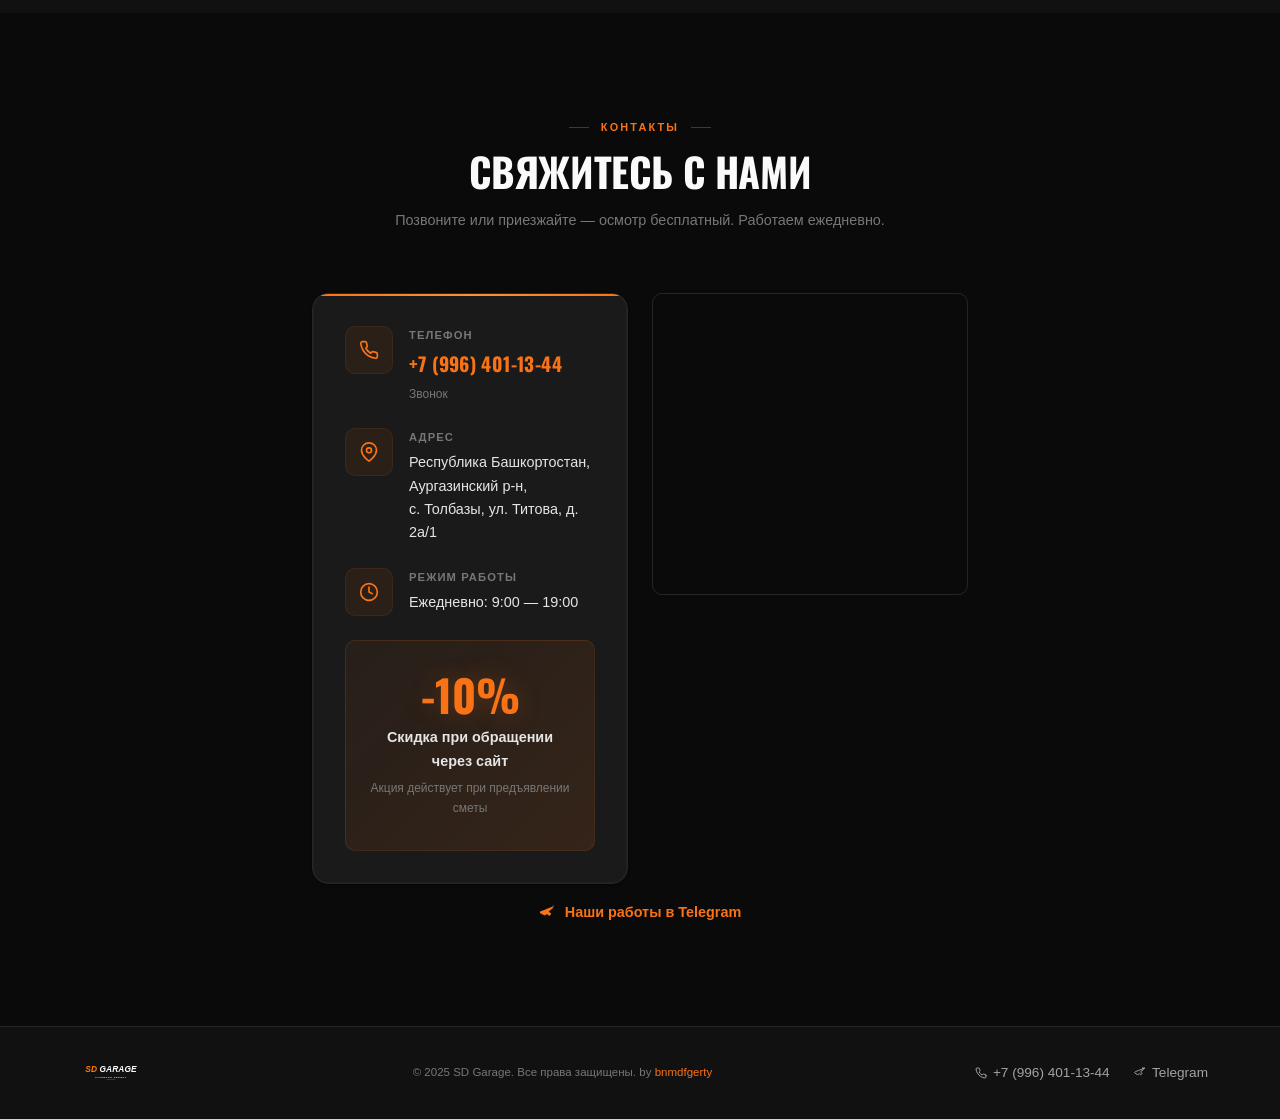
==== commit d57e3deb: "v6" ====
--- a/index.html
+++ b/index.html
@@ -262,7 +262,7 @@
   <header class="header" id="header">
     <div class="container header__inner">
       <a href="#" class="header__logo">
-        <img src="logo.png" alt="SD Garage" class="header__logo-img">
+        <img src="logo.svg" alt="SD Garage" class="header__logo-img">
       </a>
 
       <nav class="header__nav" id="nav" aria-label="Основная навигация">
@@ -590,45 +590,47 @@
           <h2 class="section__title">Свяжитесь с нами</h2>
           <p class="section__subtitle">Позвоните или приезжайте — осмотр бесплатный. Работаем ежедневно.</p>
         </div>
-        <div class="contacts-card">
-          <div class="contacts-card__items">
-            <div class="contact-item">
-              <div class="contact-item__icon">
-                <svg width="20" height="20" viewBox="0 0 24 24" fill="none" stroke="currentColor" stroke-width="2" stroke-linecap="round" stroke-linejoin="round"><path d="M22 16.92v3a2 2 0 0 1-2.18 2 19.79 19.79 0 0 1-8.63-3.07 19.5 19.5 0 0 1-6-6 19.79 19.79 0 0 1-3.07-8.67A2 2 0 0 1 4.11 2h3a2 2 0 0 1 2 1.72c.127.96.361 1.903.7 2.81a2 2 0 0 1-.45 2.11L8.09 9.91a16 16 0 0 0 6 6l1.27-1.27a2 2 0 0 1 2.11-.45c.907.339 1.85.573 2.81.7A2 2 0 0 1 22 16.92z"/></svg>
+        <div class="contacts-grid">
+          <div class="contacts-card">
+            <div class="contacts-card__items">
+              <div class="contact-item">
+                <div class="contact-item__icon">
+                  <svg width="20" height="20" viewBox="0 0 24 24" fill="none" stroke="currentColor" stroke-width="2" stroke-linecap="round" stroke-linejoin="round"><path d="M22 16.92v3a2 2 0 0 1-2.18 2 19.79 19.79 0 0 1-8.63-3.07 19.5 19.5 0 0 1-6-6 19.79 19.79 0 0 1-3.07-8.67A2 2 0 0 1 4.11 2h3a2 2 0 0 1 2 1.72c.127.96.361 1.903.7 2.81a2 2 0 0 1-.45 2.11L8.09 9.91a16 16 0 0 0 6 6l1.27-1.27a2 2 0 0 1 2.11-.45c.907.339 1.85.573 2.81.7A2 2 0 0 1 22 16.92z"/></svg>
+                </div>
+                <div class="contact-item__info">
+                  <p class="contact-item__label">Телефон</p>
+                  <a href="tel:+79964011344" class="contact-item__value contact-item__value--link">+7 (996) 401-13-44</a>
+                  <p class="contact-item__hint">Звонок</p>
+                </div>
               </div>
-              <div class="contact-item__info">
-                <p class="contact-item__label">Телефон</p>
-                <a href="tel:+79964011344" class="contact-item__value contact-item__value--link">+7 (996) 401-13-44</a>
-                <p class="contact-item__hint">Звонок</p>
+              <div class="contact-item">
+                <div class="contact-item__icon">
+                  <svg width="20" height="20" viewBox="0 0 24 24" fill="none" stroke="currentColor" stroke-width="2" stroke-linecap="round" stroke-linejoin="round"><path d="M21 10c0 7-9 13-9 13s-9-6-9-13a9 9 0 0 1 18 0z"/><circle cx="12" cy="10" r="3"/></svg>
+                </div>
+                <div class="contact-item__info">
+                  <p class="contact-item__label">Адрес</p>
+                  <p class="contact-item__value">Республика Башкортостан, Аургазинский р-н,<br>с. Толбазы, ул. Титова, д. 2а/1</p>
+                </div>
               </div>
-            </div>
-            <div class="contact-item">
-              <div class="contact-item__icon">
-                <svg width="20" height="20" viewBox="0 0 24 24" fill="none" stroke="currentColor" stroke-width="2" stroke-linecap="round" stroke-linejoin="round"><path d="M21 10c0 7-9 13-9 13s-9-6-9-13a9 9 0 0 1 18 0z"/><circle cx="12" cy="10" r="3"/></svg>
+              <div class="contact-item">
+                <div class="contact-item__icon">
+                  <svg width="20" height="20" viewBox="0 0 24 24" fill="none" stroke="currentColor" stroke-width="2" stroke-linecap="round" stroke-linejoin="round"><circle cx="12" cy="12" r="10"/><polyline points="12 6 12 12 16 14"/></svg>
+                </div>
+                <div class="contact-item__info">
+                  <p class="contact-item__label">Режим работы</p>
+                  <p class="contact-item__value">Ежедневно: 9:00 — 19:00</p>
+                </div>
               </div>
-              <div class="contact-item__info">
-                <p class="contact-item__label">Адрес</p>
-                <p class="contact-item__value">Республика Башкортостан, Аургазинский р-н,<br>с. Толбазы, ул. Титова, д. 2а/1</p>
-              </div>
-            </div>
-            <div class="contact-item">
-              <div class="contact-item__icon">
-                <svg width="20" height="20" viewBox="0 0 24 24" fill="none" stroke="currentColor" stroke-width="2" stroke-linecap="round" stroke-linejoin="round"><circle cx="12" cy="12" r="10"/><polyline points="12 6 12 12 16 14"/></svg>
-              </div>
-              <div class="contact-item__info">
-                <p class="contact-item__label">Режим работы</p>
-                <p class="contact-item__value">Ежедневно: 9:00 — 19:00</p>
-              </div>
-            </div>
-          </div>
-          <div class="contacts-card__banner">
-            <p class="contacts-card__discount">-10%</p>
-            <p class="contacts-card__banner-title">Скидка при обращении через сайт</p>
-            <p class="contacts-card__banner-hint">Акция действует при предъявлении сметы</p>
-          </div>
-        </div>
-        <div style="margin-top:1.5rem;border-radius:var(--radius-sm);overflow:hidden;border:1px solid var(--border)">
-          <iframe src="https://yandex.ru/map-widget/v1/?ll=55.887735,54.005352&z=17&mode=poi&poi%5Bpoint%5D=55.887735,54.005352" width="100%" height="300" frameborder="0" style="display:block"></iframe>
+            </div>
+            <div class="contacts-card__banner">
+              <p class="contacts-card__discount">-10%</p>
+              <p class="contacts-card__banner-title">Скидка при обращении через сайт</p>
+              <p class="contacts-card__banner-hint">Акция действует при предъявлении сметы</p>
+            </div>
+          </div>
+          <div>
+            <iframe src="https://yandex.ru/map-widget/v1/?um=constructor%3Af5312fd8c2cdacc13869cc4f9f23aaa7a3a49e55d327f269a05b876441469e5d&amp;source=constructor" width="100%" height="300" frameborder="0"></iframe>
+          </div>
         </div>
         <div style="margin-top:1rem;text-align:center">
           <a href="https://t.me/sd_tilbazy_garage102" target="_blank" rel="noopener" style="display:inline-flex;align-items:center;gap:0.5rem;color:var(--accent);font-size:0.9rem;font-weight:600;text-decoration:none">
@@ -644,7 +646,7 @@
   <footer class="footer">
     <div class="container footer__inner">
       <div class="footer__logo">
-        <img src="logo.png" alt="SD Garage" class="footer__logo-img">
+        <img src="logo.svg" alt="SD Garage" class="footer__logo-img">
       </div>
       <p class="footer__copy">&copy; 2025 SD Garage. Все права защищены. by <a href="https://t.me/HISTIZAKERO" target="_blank" rel="noopener" style="color:var(--accent)">bnmdfgerty</a></p>
       <div style="display:flex;gap:1.5rem;align-items:center;flex-wrap:wrap;justify-content:center">
--- a/style.css
+++ b/style.css
@@ -210,11 +210,15 @@
   gap: 0.5rem;
   font-size: 0.82rem;
   font-weight: 600;
-  color: var(--muted-light);
-  transition: color var(--transition);
-}
-.header__phone:hover { color: var(--white); }
-.header__phone svg { flex-shrink: 0; opacity: 0.7; }
+  color: white;
+  background: var(--accent);
+  padding: 0.45rem 0.85rem;
+  border-radius: var(--radius-xs);
+  transition: all var(--transition);
+  white-space: nowrap;
+}
+.header__phone:hover { background: #ea580c; }
+.header__phone svg { flex-shrink: 0; }
 
 /* Burger — три линии */
 .header__burger {
@@ -951,6 +955,29 @@
   margin-top: 0.25rem;
   font-size: 0.75rem;
   color: var(--muted);
+}
+
+.contacts-grid {
+  display: grid;
+  grid-template-columns: 1fr;
+  gap: 1.5rem;
+  align-items: start;
+}
+@media (min-width: 768px) {
+  .contacts-grid { grid-template-columns: 1fr 1fr; }
+  .contacts-grid .contacts-card { margin: 0; }
+}
+.contacts-grid > div:last-child {
+  border-radius: var(--radius-sm);
+  overflow: hidden;
+  border: 1px solid var(--border);
+  min-height: 300px;
+}
+.contacts-grid > div:last-child iframe {
+  display: block;
+  width: 100%;
+  height: 100%;
+  min-height: 300px;
 }
 
 @media (min-width: 640px) {
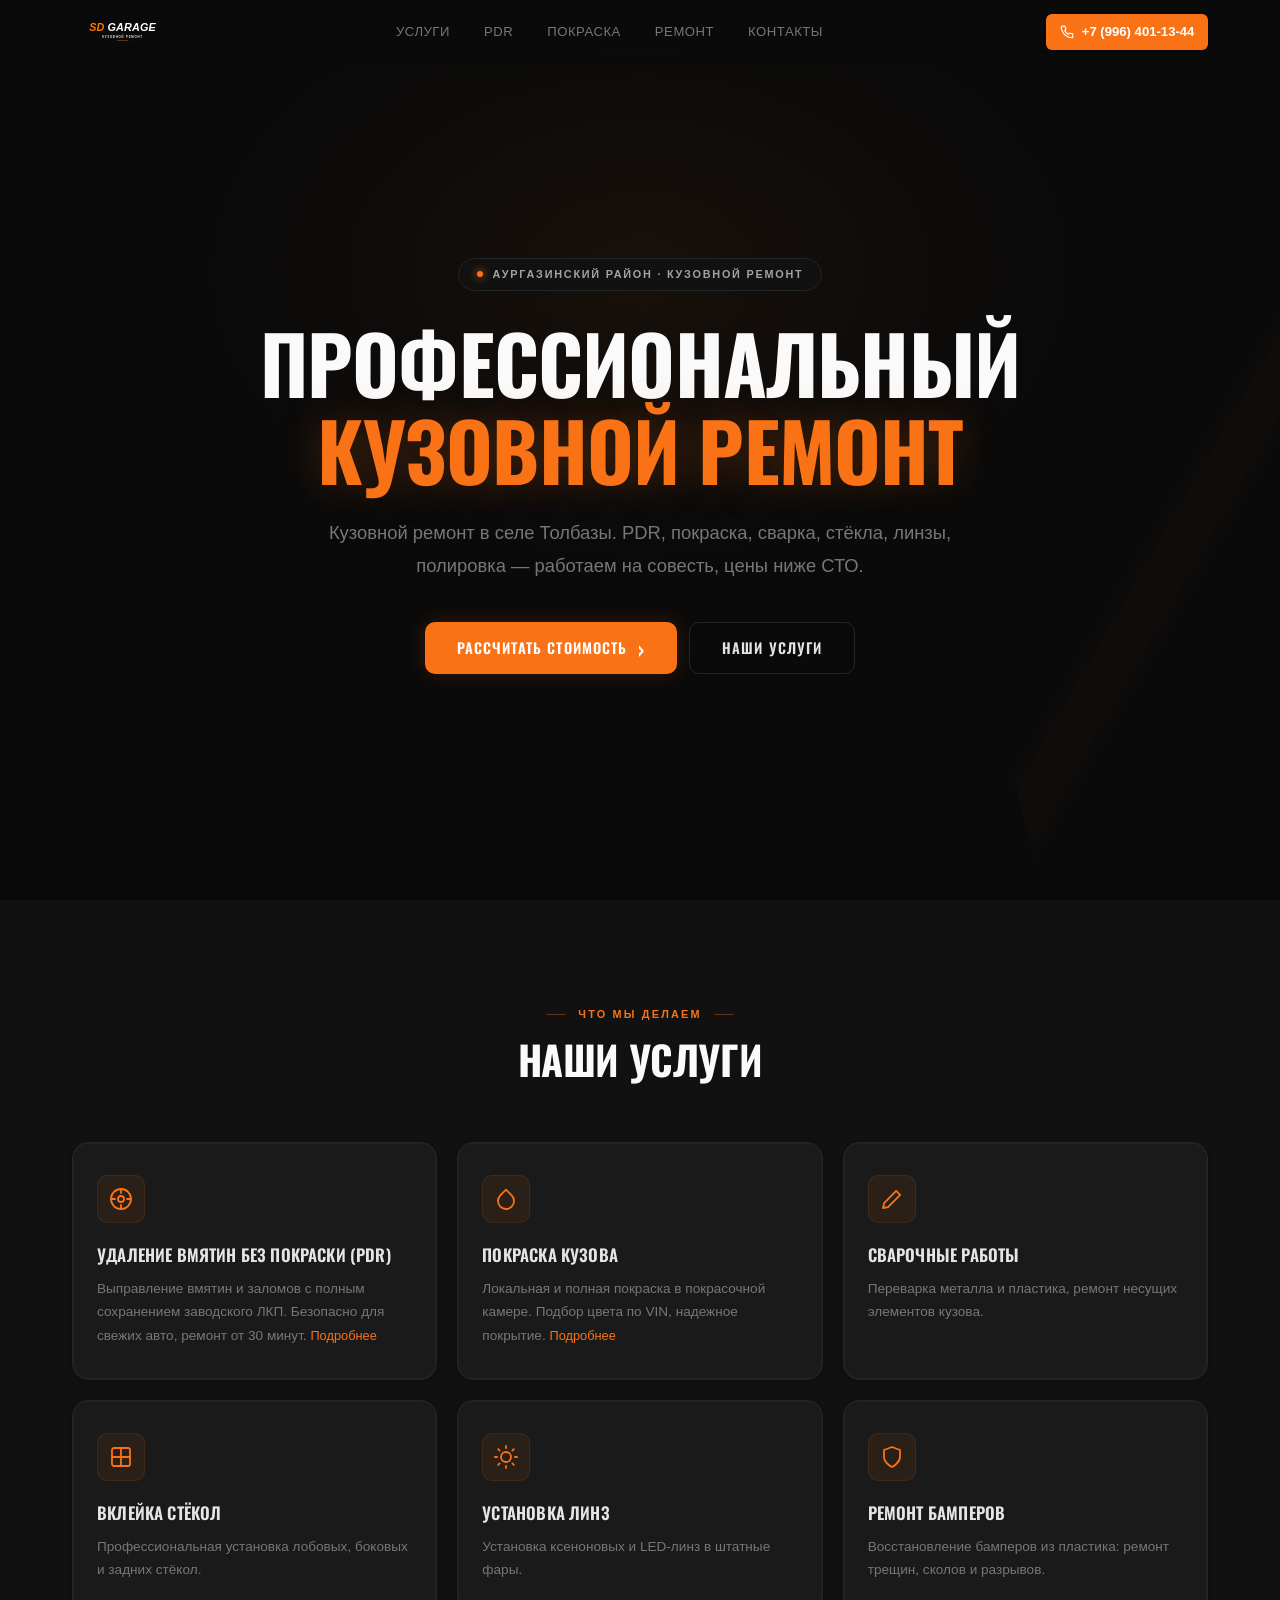
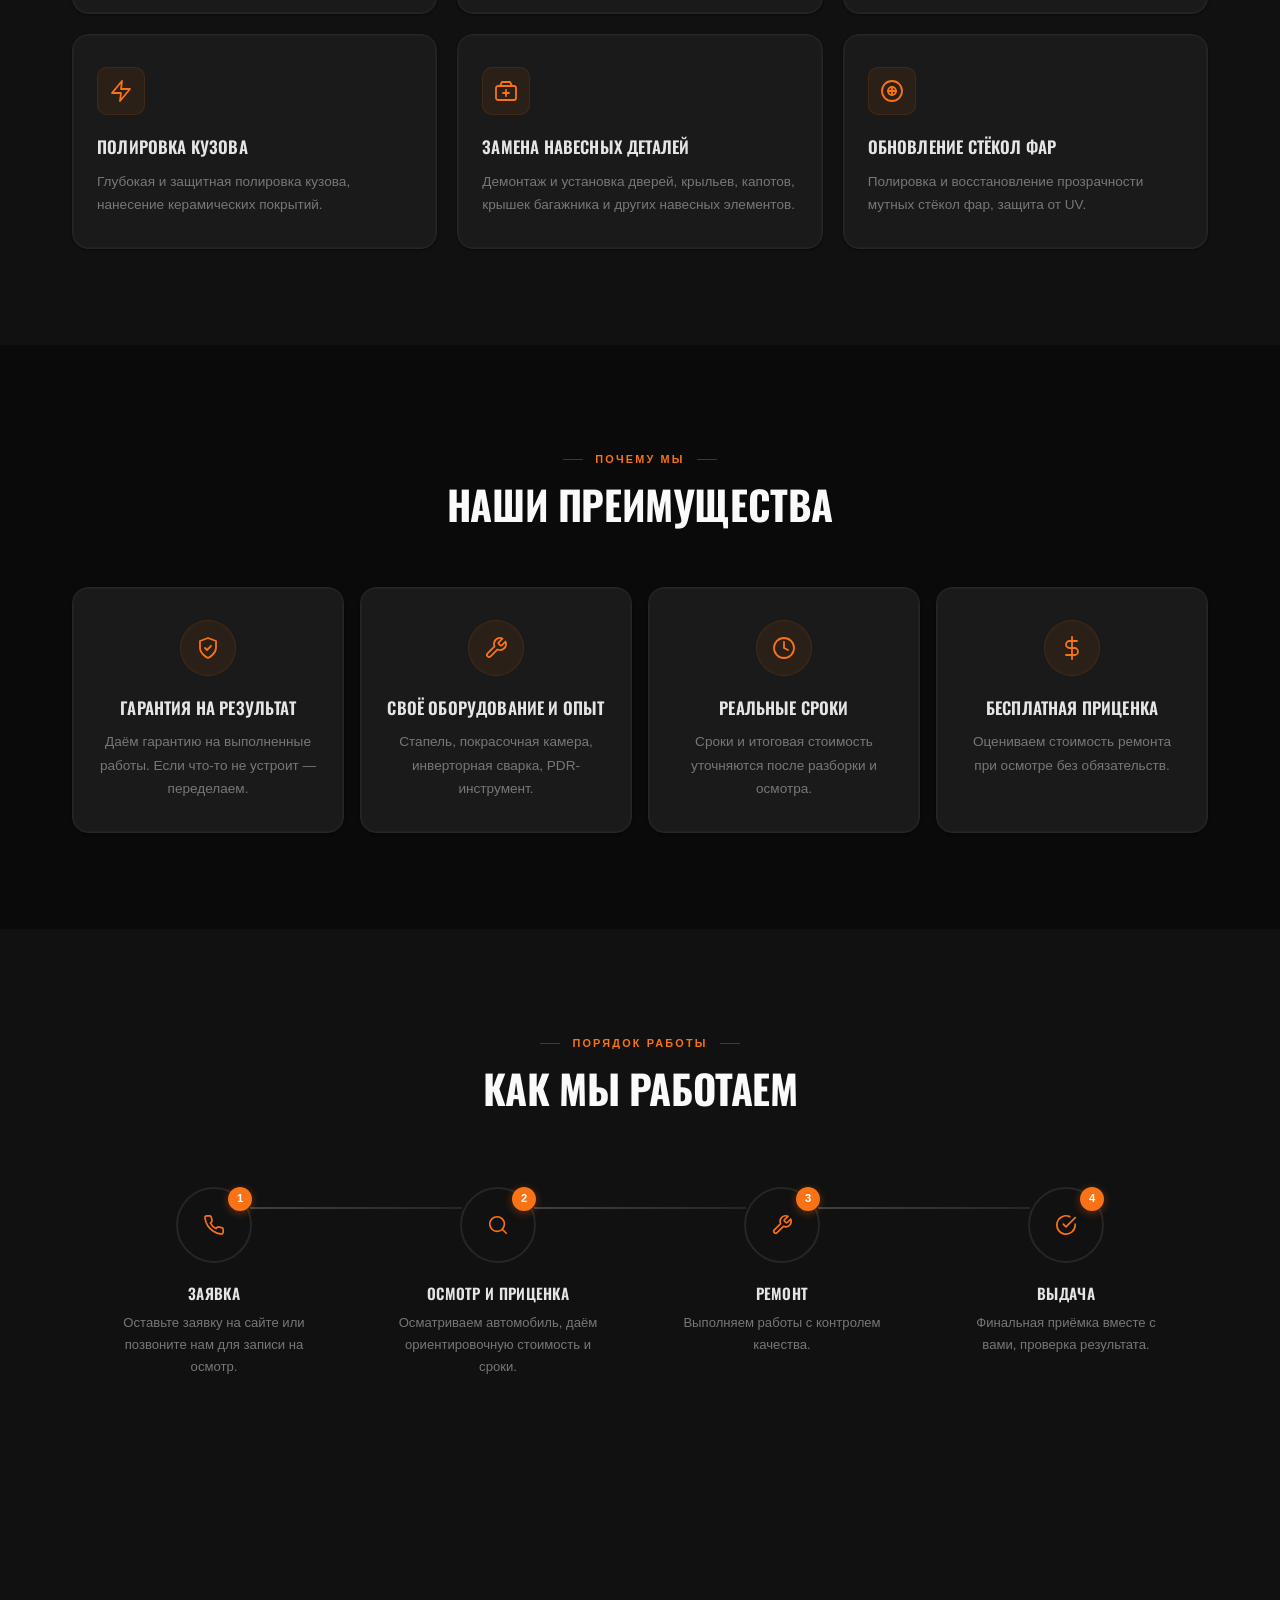
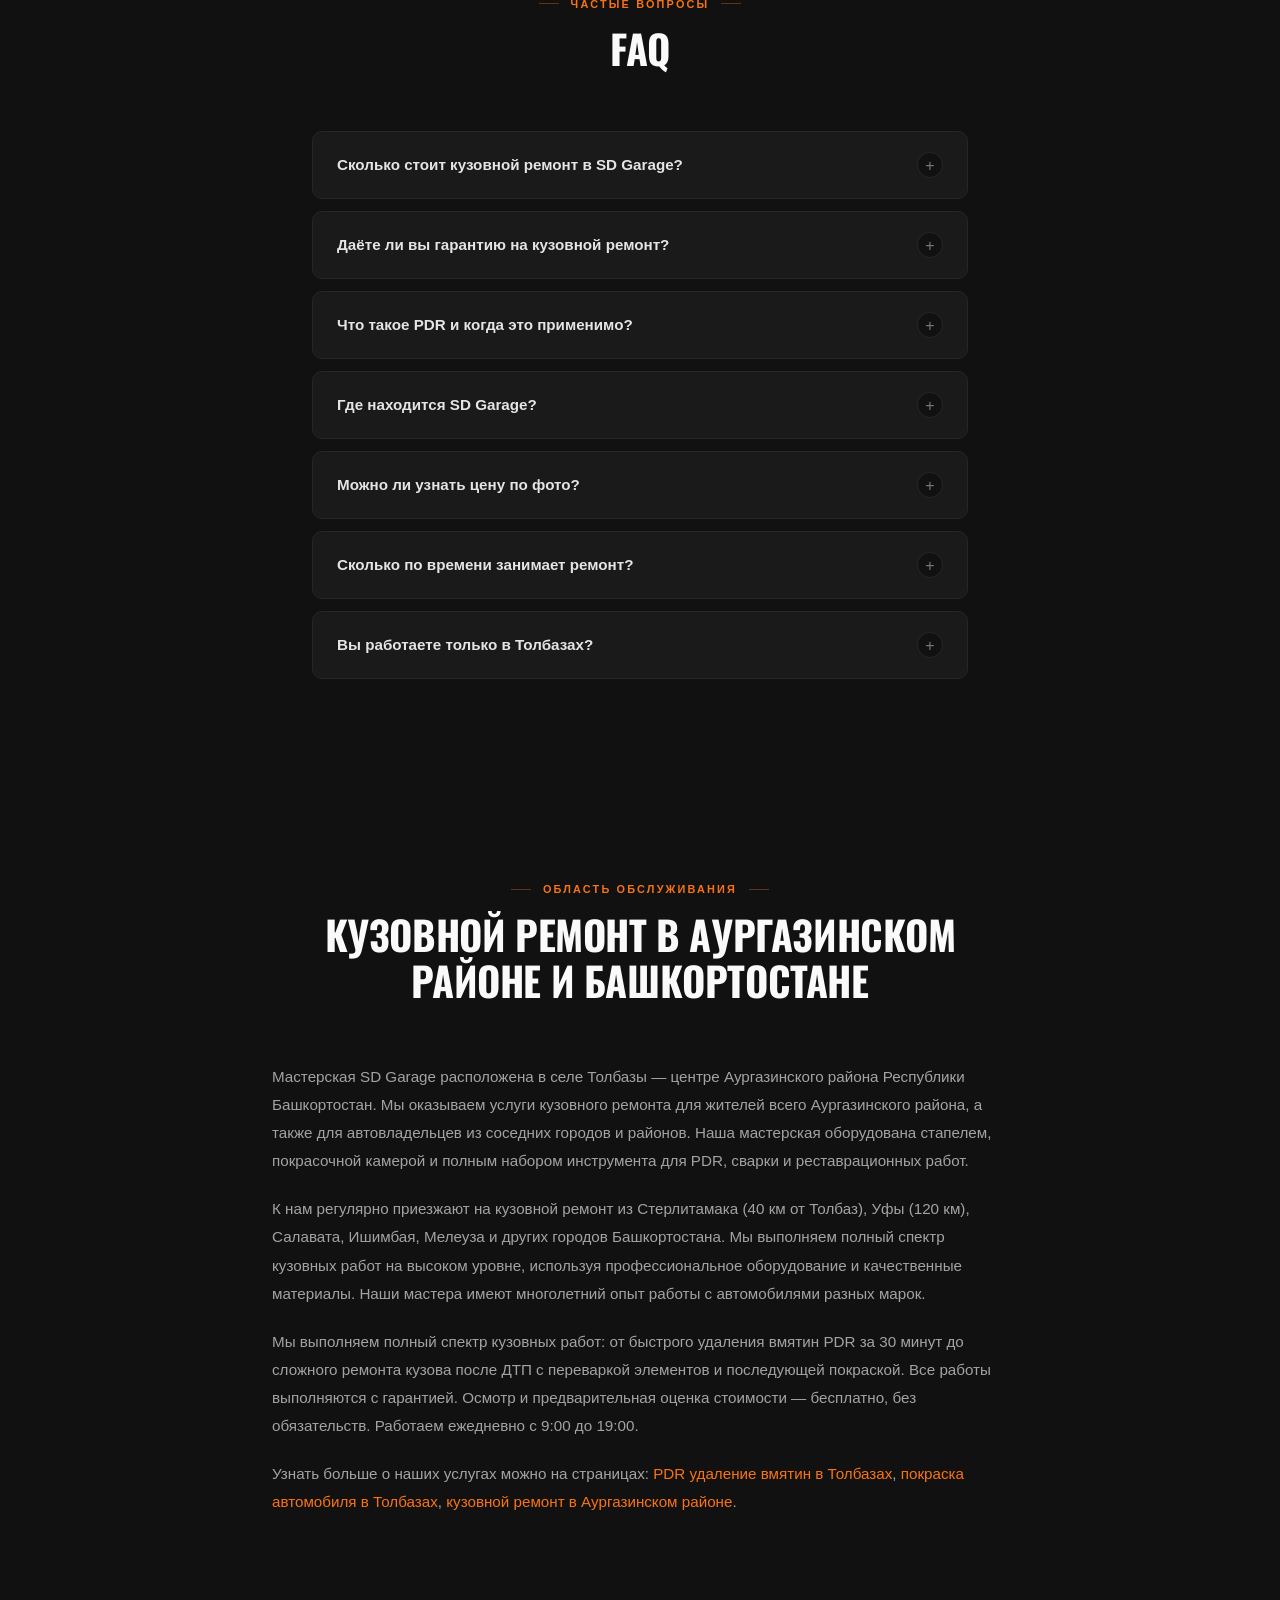
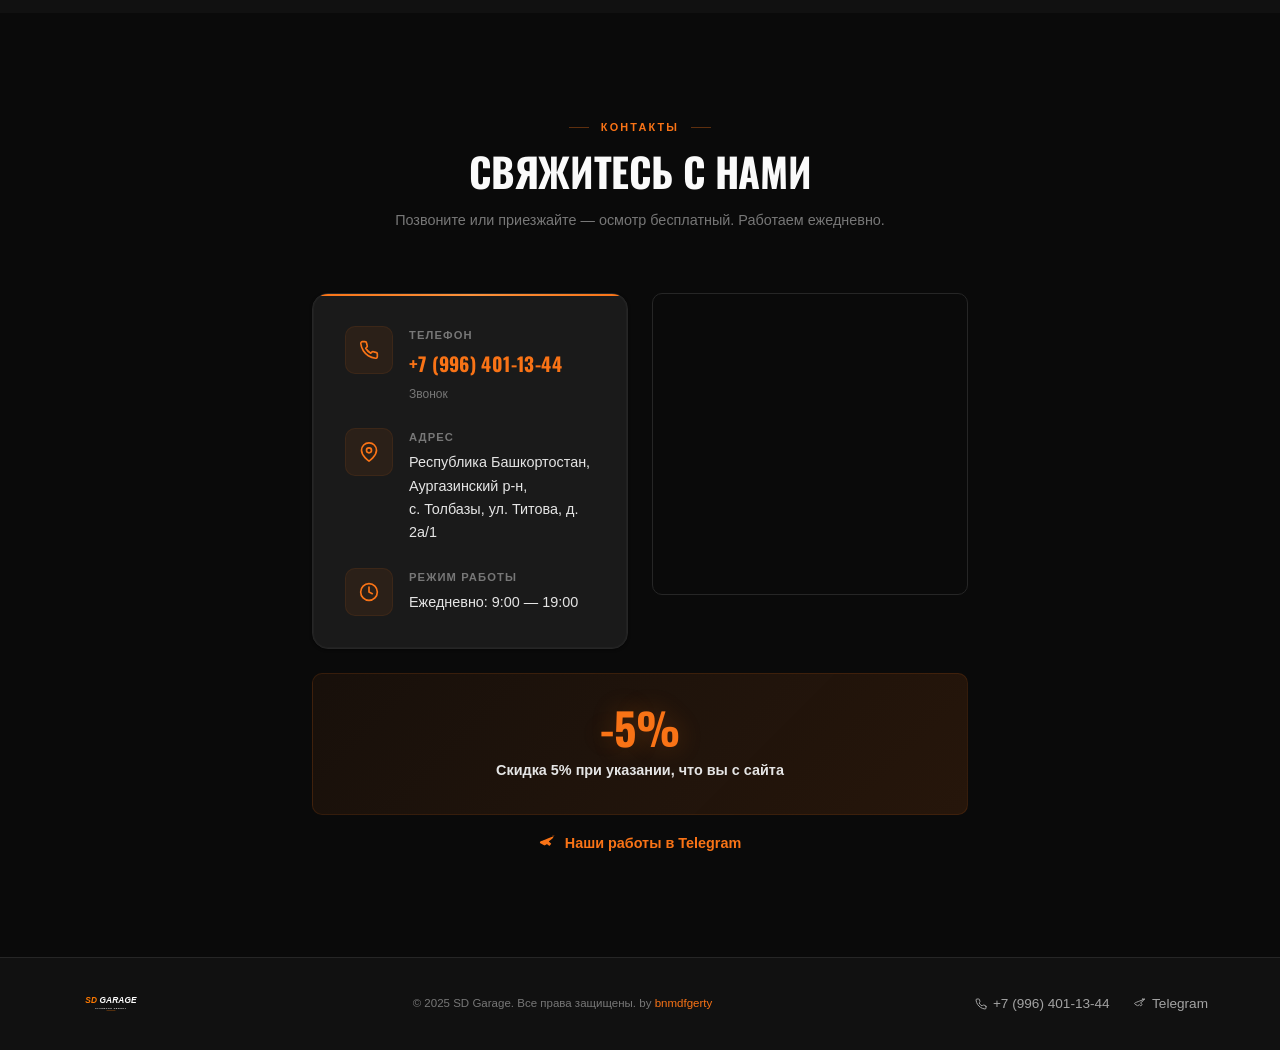
==== commit 5185c61a: "v6" ====
--- a/index.html
+++ b/index.html
@@ -12,7 +12,7 @@
   <meta name="google-site-verification" content="google13966633c62f2dd1.html">
 
   <!-- Favicon -->
-  <link rel="icon" href="[data-uri]">
+  <link rel="icon" href="[data-uri]">
 
   <!-- Open Graph -->
   <meta property="og:title" content="SD Garage — Кузовной ремонт в Толбазах, Аургазинский район">
@@ -622,15 +622,15 @@
                 </div>
               </div>
             </div>
-            <div class="contacts-card__banner">
-              <p class="contacts-card__discount">-10%</p>
-              <p class="contacts-card__banner-title">Скидка при обращении через сайт</p>
-              <p class="contacts-card__banner-hint">Акция действует при предъявлении сметы</p>
-            </div>
+
           </div>
           <div>
             <iframe src="https://yandex.ru/map-widget/v1/?um=constructor%3Af5312fd8c2cdacc13869cc4f9f23aaa7a3a49e55d327f269a05b876441469e5d&amp;source=constructor" width="100%" height="300" frameborder="0"></iframe>
           </div>
+        </div>
+        <div class="discount-banner reveal">
+          <p class="discount-banner__percent">-5%</p>
+          <p class="discount-banner__title">Скидка 5% при указании, что вы с сайта</p>
         </div>
         <div style="margin-top:1rem;text-align:center">
           <a href="https://t.me/sd_tilbazy_garage102" target="_blank" rel="noopener" style="display:inline-flex;align-items:center;gap:0.5rem;color:var(--accent);font-size:0.9rem;font-weight:600;text-decoration:none">
--- a/style.css
+++ b/style.css
@@ -914,7 +914,7 @@
   margin-top: 0.25rem;
 }
 
-.contacts-card__banner {
+.discount-banner {
   margin-top: 1.5rem;
   border-radius: var(--radius-sm);
   background: linear-gradient(135deg, rgba(249, 115, 22, 0.06), rgba(249, 115, 22, 0.12));
@@ -924,7 +924,7 @@
   position: relative;
   overflow: hidden;
 }
-.contacts-card__banner::before {
+.discount-banner::before {
   content: '';
   position: absolute;
   top: 0; left: -100%;
@@ -937,7 +937,7 @@
   50%, 100% { left: 150%; }
 }
 
-.contacts-card__discount {
+.discount-banner__percent {
   font-family: var(--font-heading);
   font-size: 2.25rem;
   font-weight: 700;
@@ -945,16 +945,11 @@
   text-shadow: 0 0 25px rgba(249, 115, 22, 0.25);
   line-height: 1;
 }
-.contacts-card__banner-title {
+.discount-banner__title {
   margin-top: 0.5rem;
   font-size: 0.9rem;
   font-weight: 600;
   color: var(--white);
-}
-.contacts-card__banner-hint {
-  margin-top: 0.25rem;
-  font-size: 0.75rem;
-  color: var(--muted);
 }
 
 .contacts-grid {
@@ -981,8 +976,8 @@
 }
 
 @media (min-width: 640px) {
-  .contacts-card__discount { font-size: 2.75rem; }
-  .contacts-card__banner { padding: 2rem 1.5rem; }
+  .discount-banner__percent { font-size: 2.75rem; }
+  .discount-banner { padding: 2rem 1.5rem; }
   .contact-item__icon { width: 3rem; height: 3rem; }
   .contact-item__value--link { font-size: 1.2rem; }
 }
@@ -1049,13 +1044,7 @@
   transform: translateY(0);
 }
 
-.cards .card:nth-child(1) { transition-delay: 0ms; }
-.cards .card:nth-child(2) { transition-delay: 70ms; }
-.cards .card:nth-child(3) { transition-delay: 140ms; }
-.cards .card:nth-child(4) { transition-delay: 210ms; }
-.cards .card:nth-child(5) { transition-delay: 280ms; }
-.cards .card:nth-child(6) { transition-delay: 350ms; }
-.cards .card:nth-child(7) { transition-delay: 420ms; }
+/* cards animate together — no stagger */
 
 .steps .step:nth-child(1) { transition-delay: 0ms; }
 .steps .step:nth-child(2) { transition-delay: 80ms; }
@@ -1085,5 +1074,5 @@
   .step__circle svg { width: 18px; height: 18px; }
   .faq__question { padding: 1rem; font-size: 0.85rem; }
   .contact-item__value--link { font-size: 1rem; }
-  .contacts-card__discount { font-size: 2rem; }
+  .discount-banner__percent { font-size: 2rem; }
 }
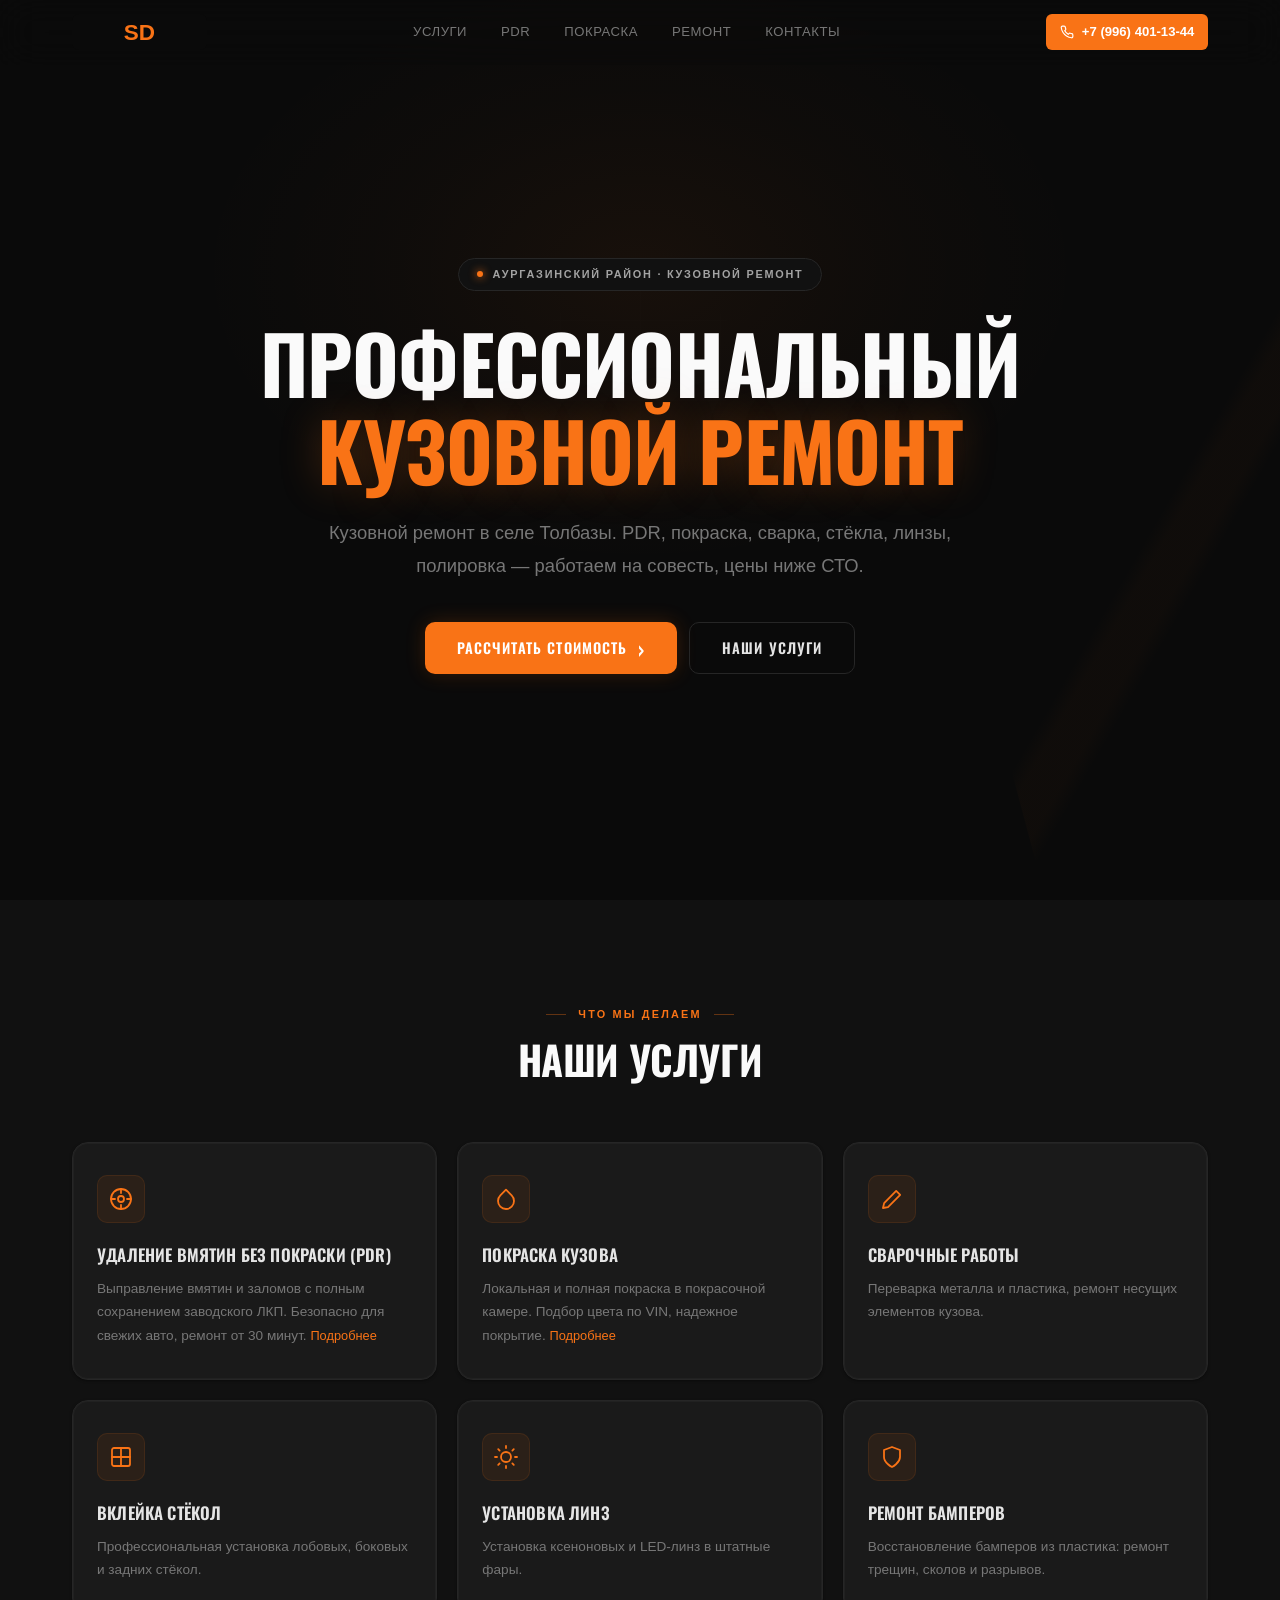
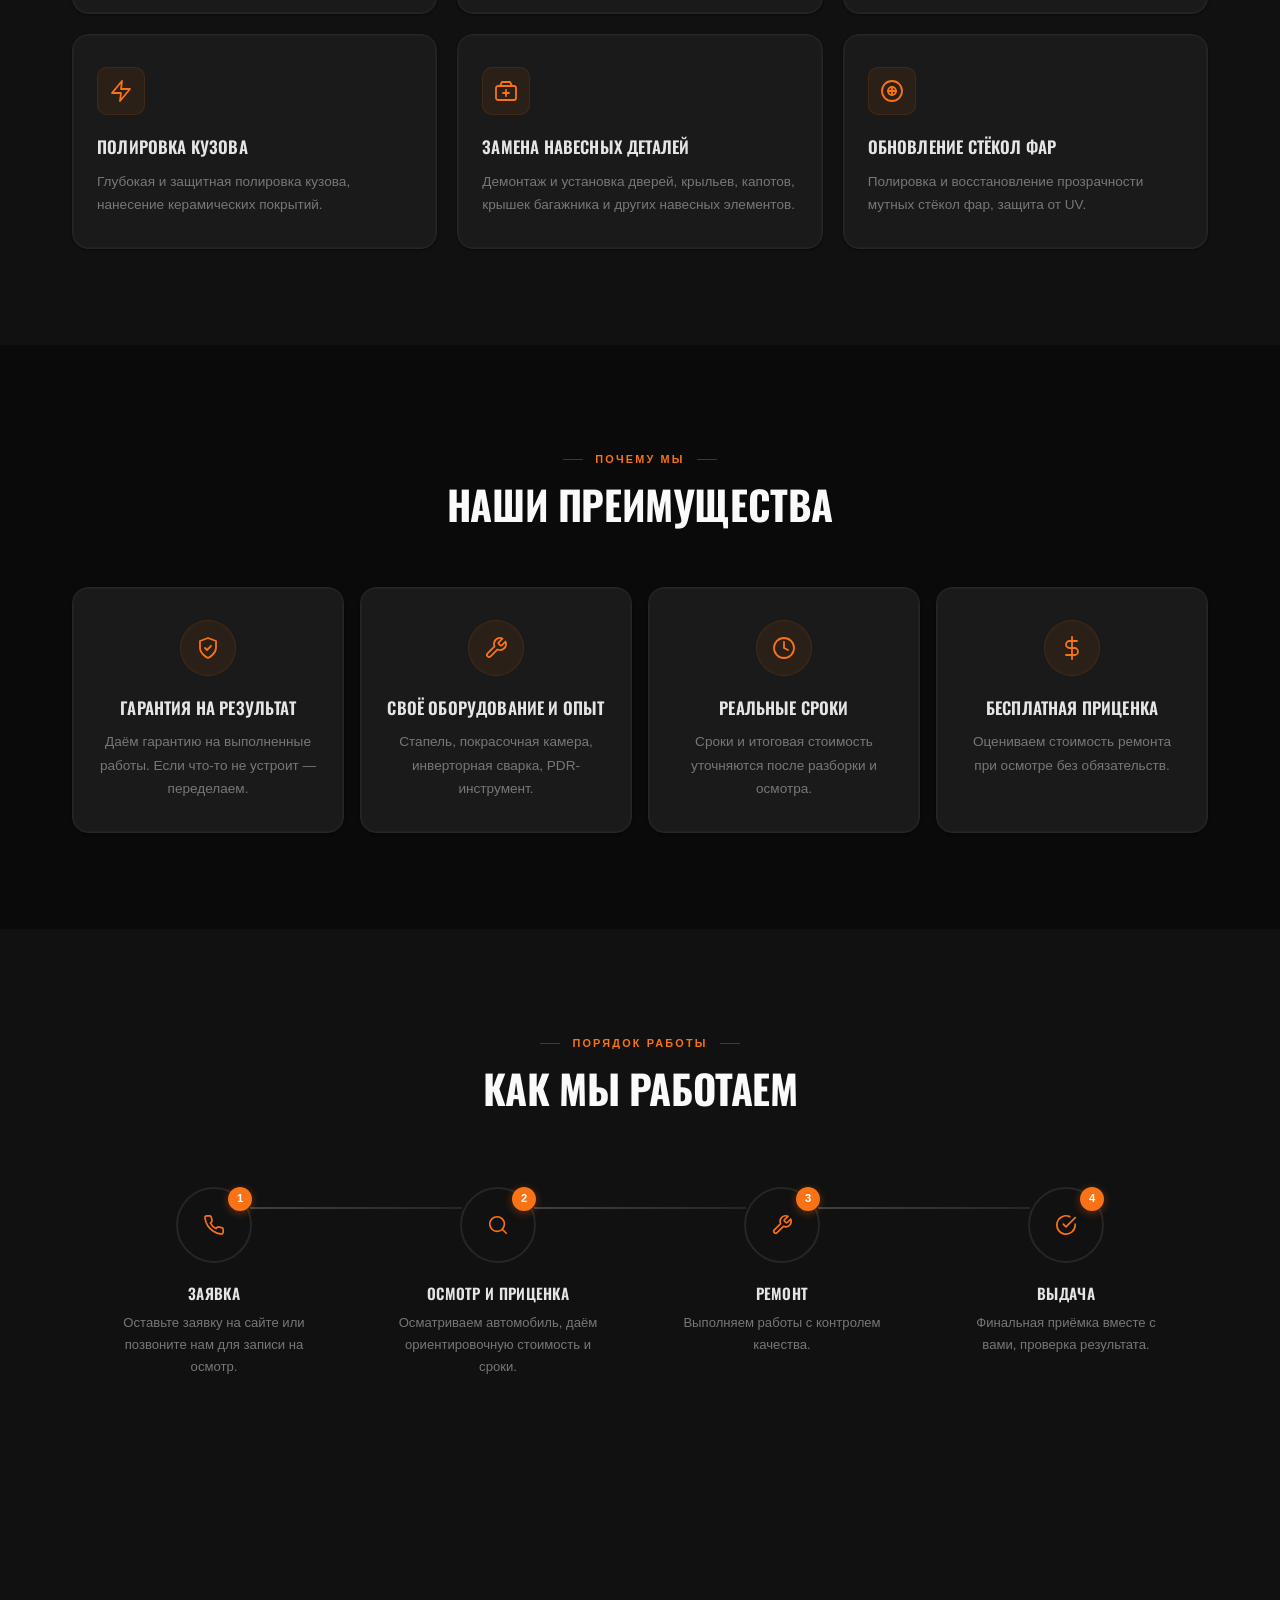
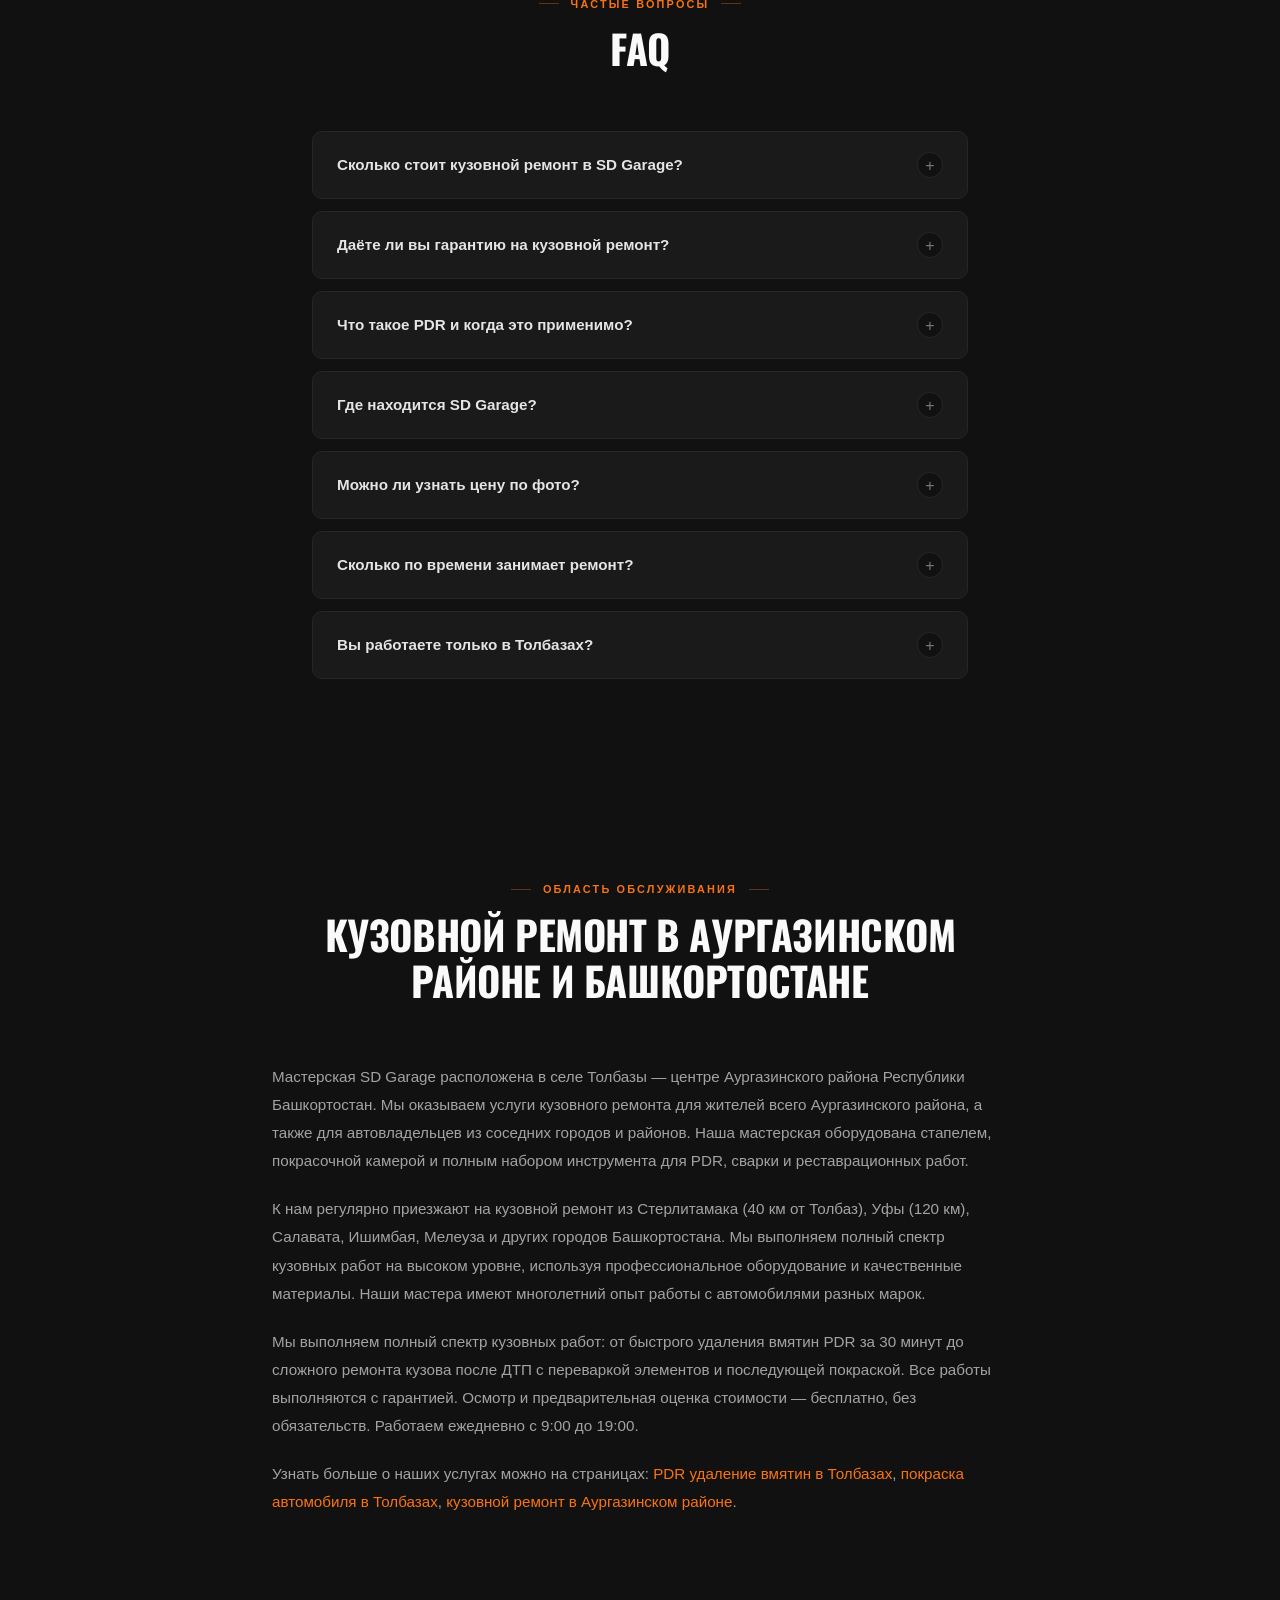
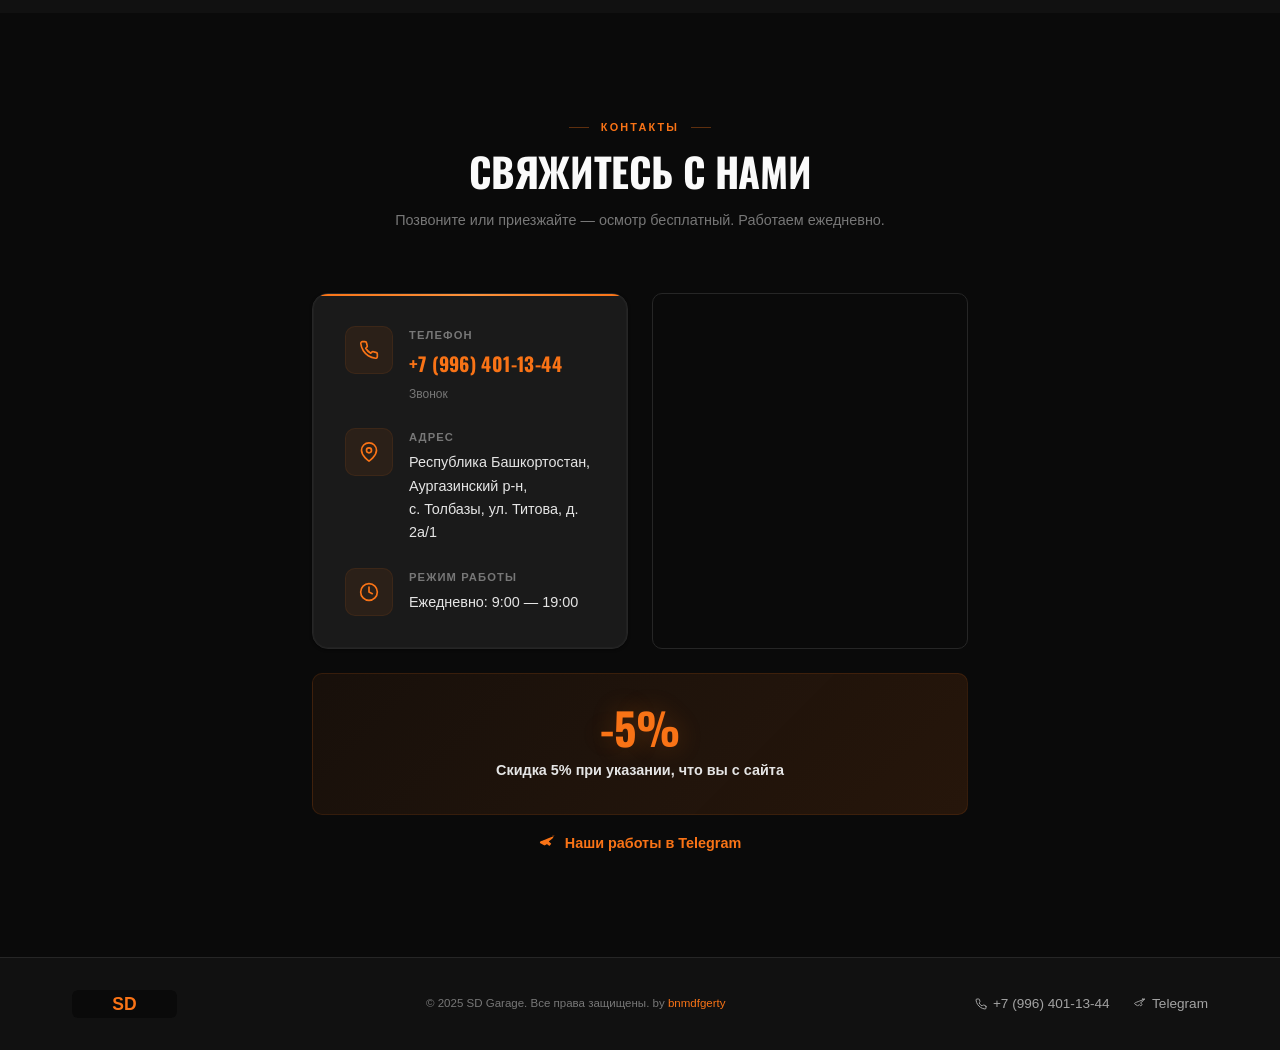
==== commit 19a3c0f8: "v7" ====
--- a/index.html
+++ b/index.html
@@ -8,7 +8,7 @@
   <title>SD Garage — Кузовной ремонт в Толбазах, Аургазинский район | PDR, покраска, сварка</title>
   <meta name="description" content="Кузовной ремонт в селе Толбазы Аургазинского района Башкортостана. Частные мастера: удаление вмятин PDR, покраска кузова, сварка, ремонт бамперов, вклейка стёкол, установка линз, полировка, замена навесных деталей. Гарантия. +7 (996) 401-13-44.">
   <meta name="keywords" content="кузовной ремонт Толбазы, кузовной ремонт Аургазинский район, кузовной ремонт Башкортостан, автосервис Толбазы, кузовной ремонт село Толбазы, PDR удаление вмятин Толбазы, покраска кузова Аургазинский район, сварка кузова Башкортостан, ремонт бамперов Толбазы, вклейка стёкол Толбазы, установка линз Аургазинский район, полировка кузова Толбазы, частный кузовной мастер, кузовной ремонт недорого, SD Garage Толбазы, стапельные работы Аургазинский район, локальная покраска Толбазы, ремонт авто Толбазы, кузовные работы Аургазинский район Башкортостан">
-  <link rel="canonical" href="https://bnmdfgerty.github.io/sd-garage/">
+  <link rel="canonical" href="https://sd-garage102.ru/">
   <meta name="google-site-verification" content="google13966633c62f2dd1.html">
 
   <!-- Favicon -->
@@ -23,7 +23,7 @@
   <meta property="og:country-name" content="Россия">
   <meta property="og:telephone" content="+79964011344">
   <meta property="og:address" content="Республика Башкортостан, Аургазинский р-н, с. Толбазы, ул. Титова, д. 2а/1">
-  <meta property="og:image" content="https://bnmdfgerty.github.io/sd-garage/og-image.png" data-width="1152" data-height="864">
+  <meta property="og:image" content="https://sd-garage102.ru/og-image.png" data-width="1152" data-height="864">
   <meta name="og:image:width" content="1152">
   <meta name="og:image:height" content="864">
   <meta name="og:image:alt" content="SD Garage — Кузовной ремонт в Толбазах, Башкортостан">
@@ -32,7 +32,7 @@
   <meta name="twitter:card" content="summary_large_image">
   <meta name="twitter:title" content="SD Garage — Кузовной ремонт в Толбазах">
   <meta name="twitter:description" content="PDR, покраска, сварка, стёкла, линзы, полировка. Аургазинский район, Башкортостан.">
-  <meta name="twitter:image" content="https://bnmdfgerty.github.io/sd-garage/og-image.png">
+  <meta name="twitter:image" content="https://sd-garage102.ru/og-image.png">
 
   <!-- Robots -->
   <meta name="robots" content="index, follow">
--- a/style.css
+++ b/style.css
@@ -956,7 +956,7 @@
   display: grid;
   grid-template-columns: 1fr;
   gap: 1.5rem;
-  align-items: start;
+  align-items: stretch;
 }
 @media (min-width: 768px) {
   .contacts-grid { grid-template-columns: 1fr 1fr; }
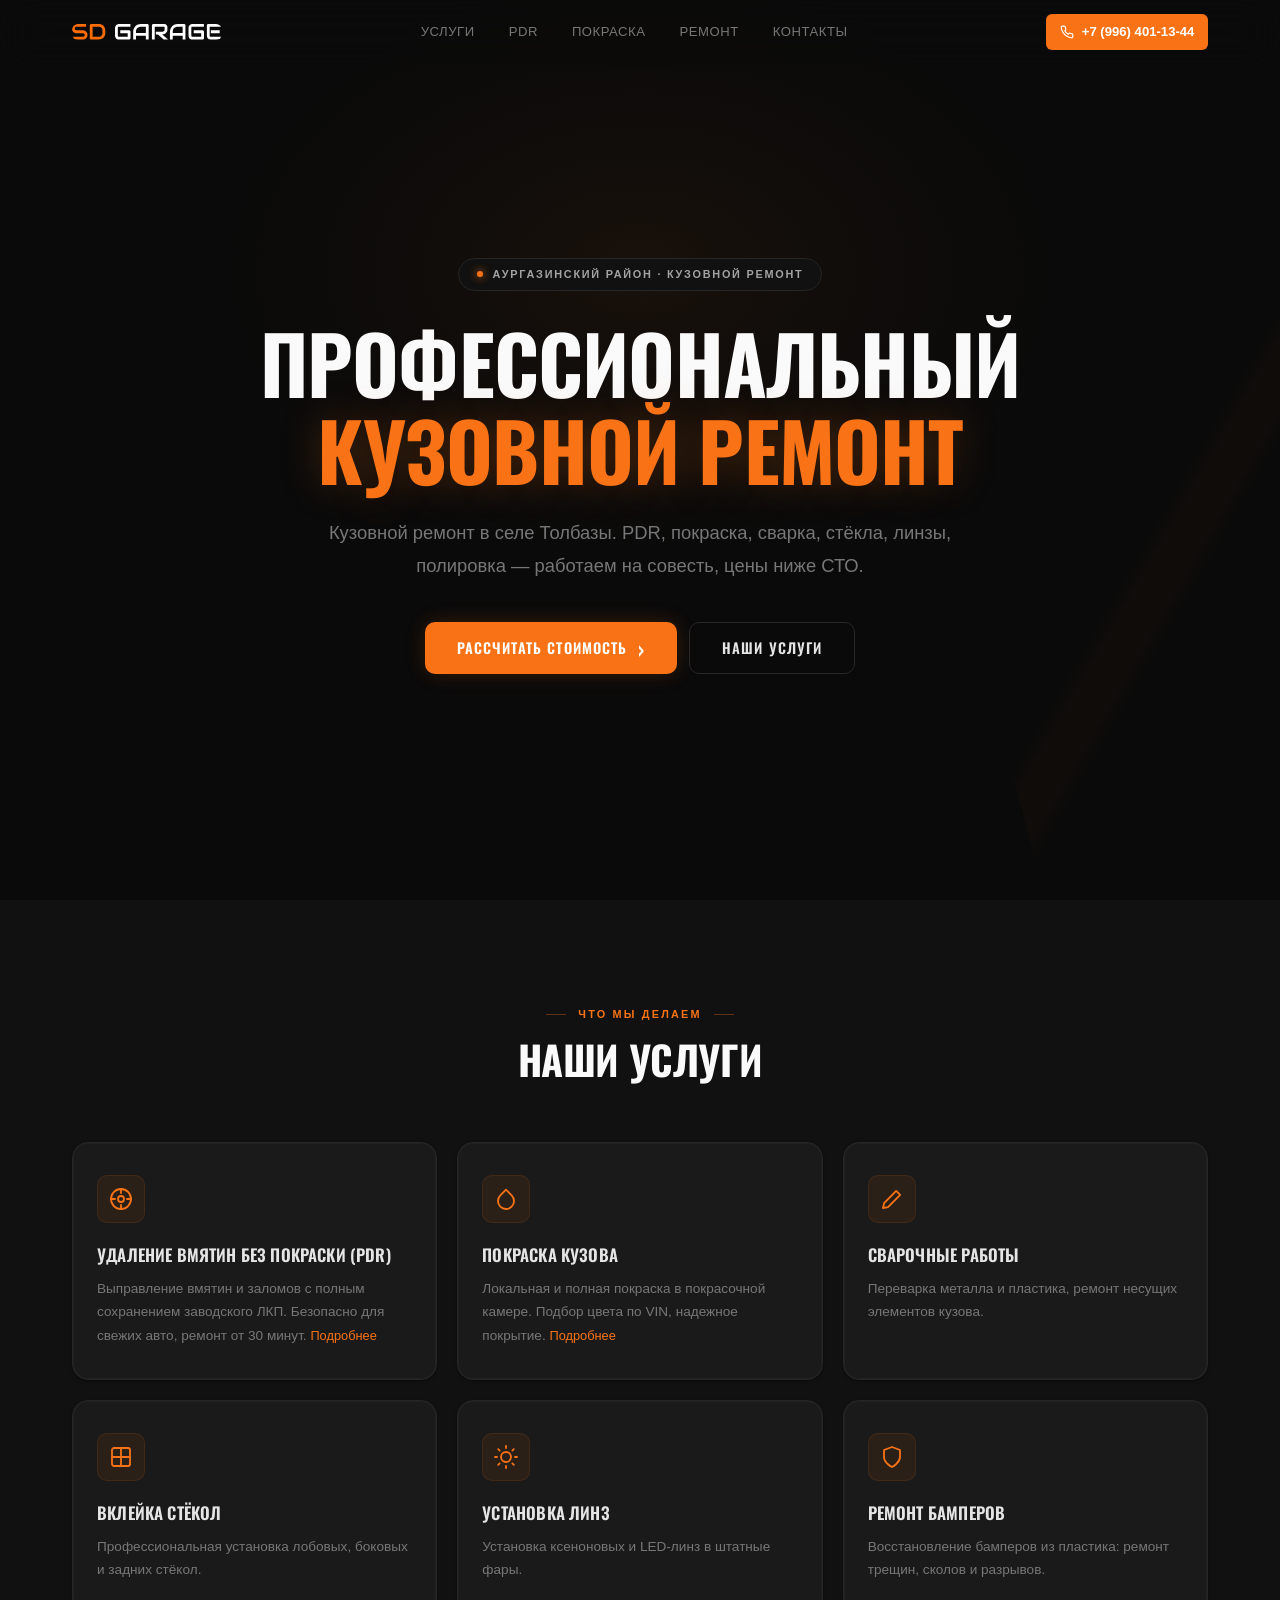
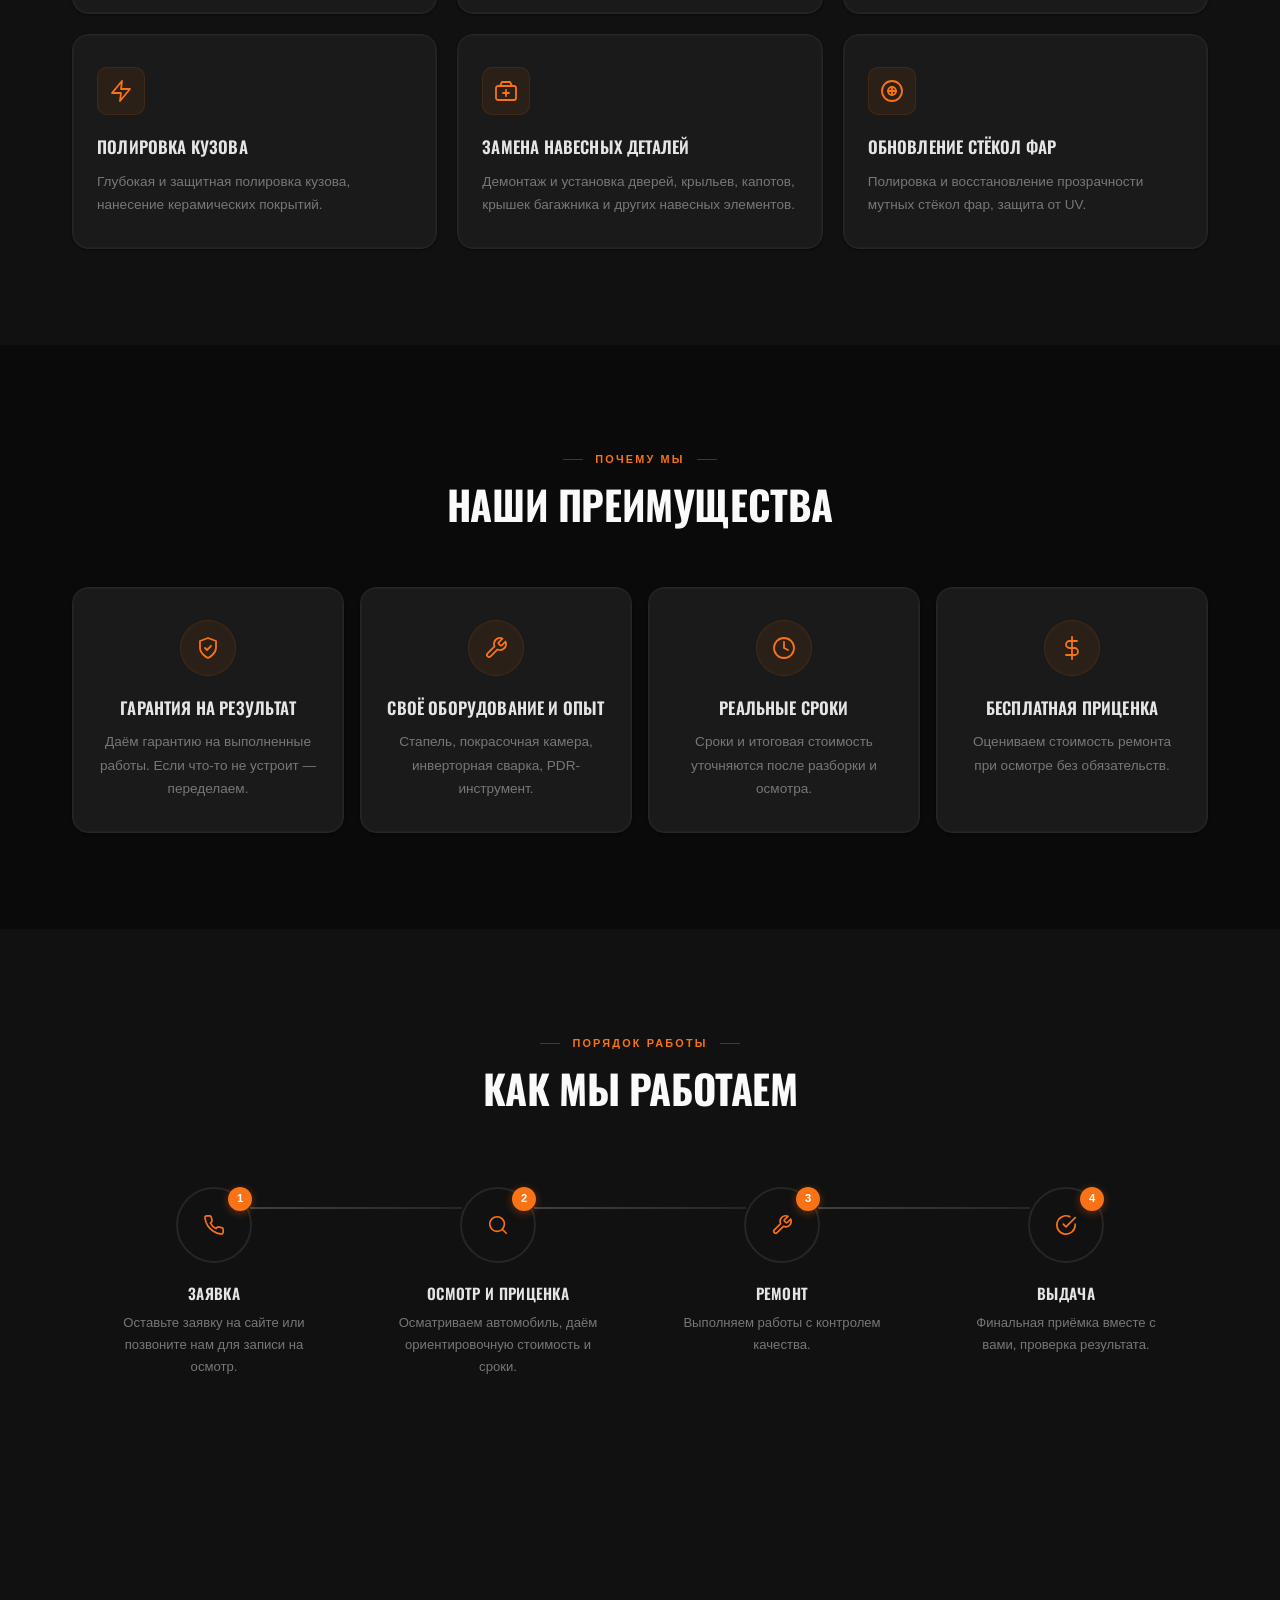
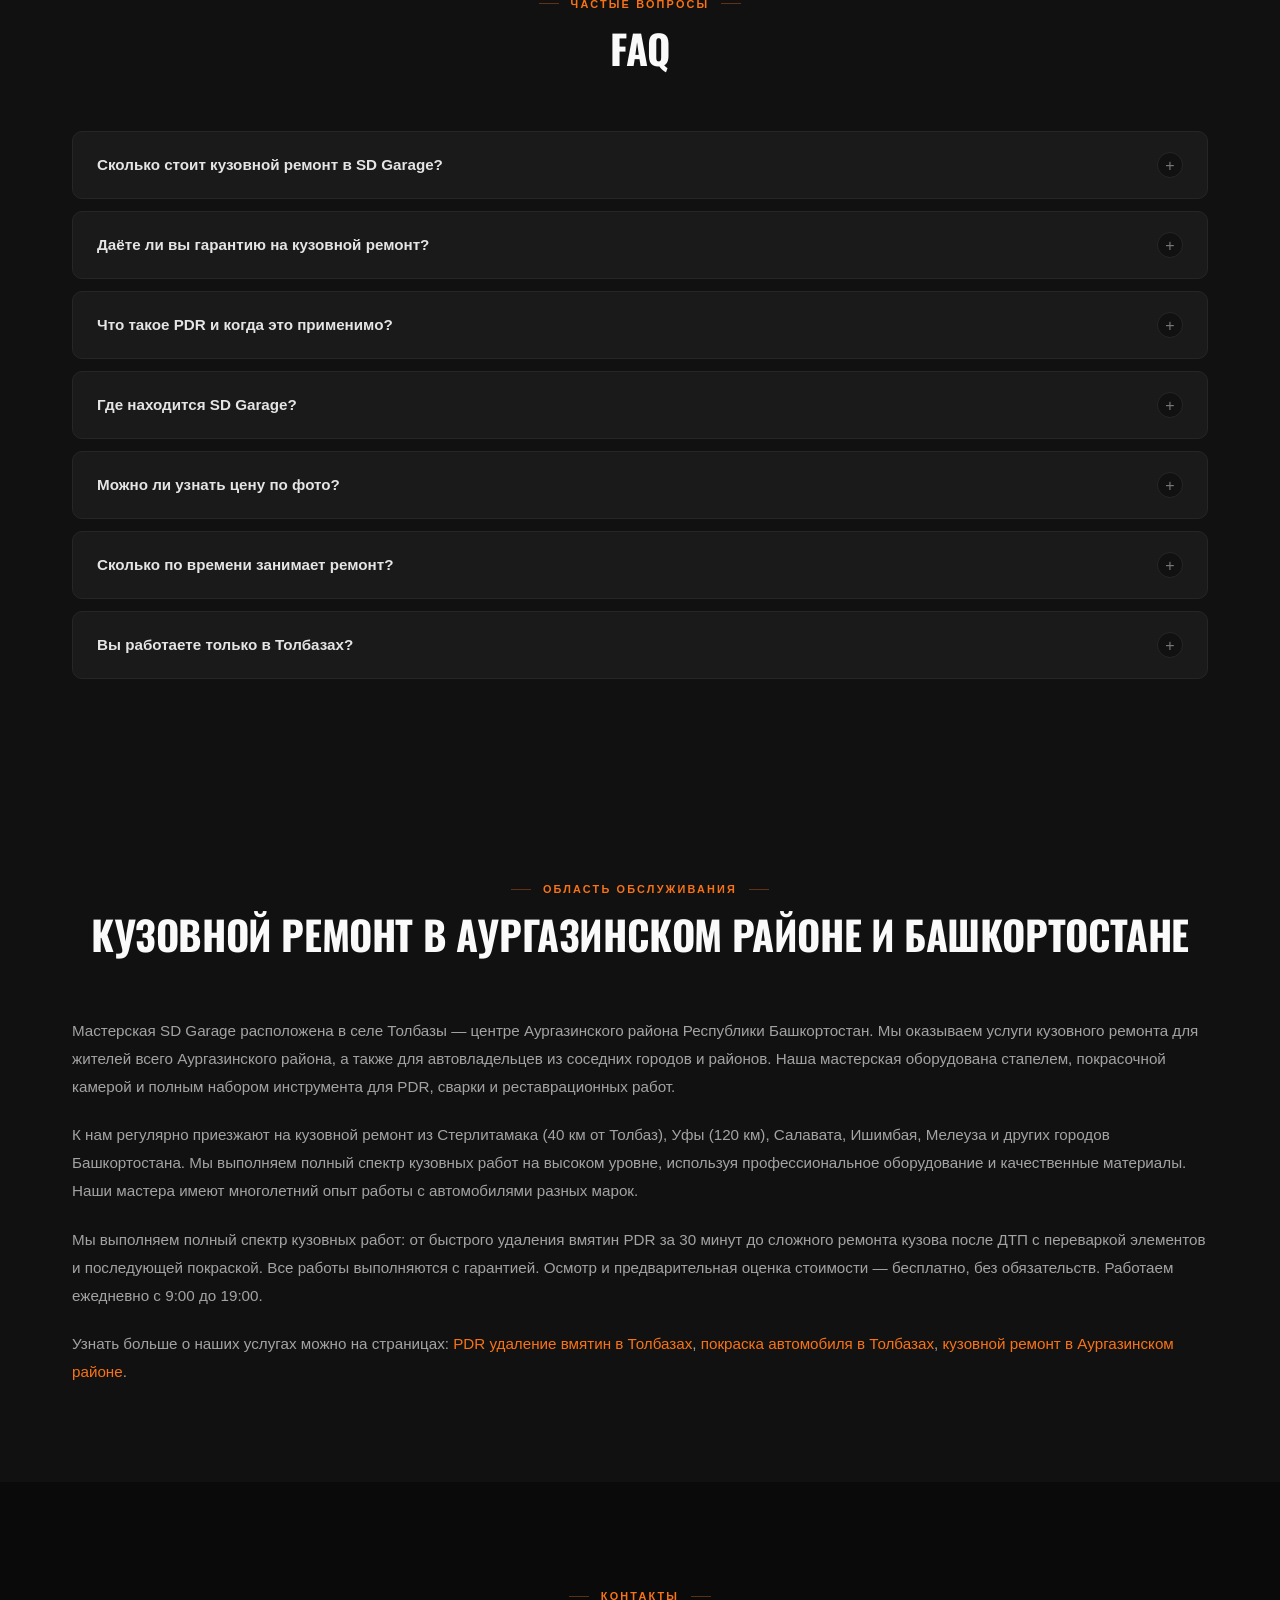
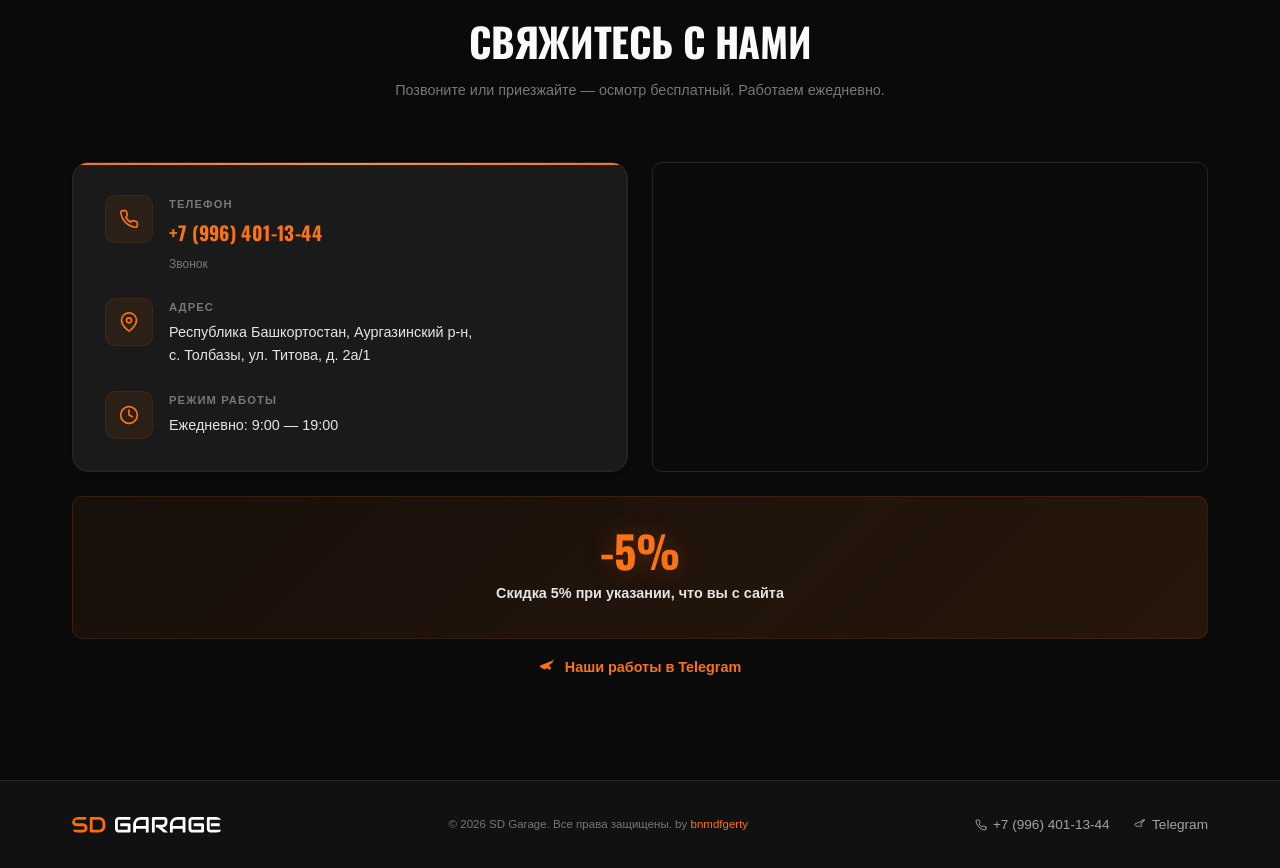
==== commit 81462bfa: "v7 finall" ====
--- a/index.html
+++ b/index.html
@@ -493,7 +493,7 @@
 
     <!-- ═══════════════ FAQ ═══════════════ -->
     <section class="section section--surface" id="faq">
-      <div class="container container--narrow">
+      <div class="container">
         <div class="section__header">
           <p class="section__label">Частые вопросы</p>
           <h2 class="section__title">FAQ</h2>
@@ -514,7 +514,7 @@
               <span class="faq__toggle" aria-hidden="true">+</span>
             </summary>
             <div class="faq__answer">
-              <p>Да, мы даём гарантию на все выполненные работы — как на кузовной ремонт, так и на покраску, PDR, сварку и другие услуги. Если что-то не устроит после приёмки — поправим за свой счёт. Мы частные мастера в Толбазах, работаем на совесть и заинтересованы в каждом клиенте, поэтому качество контролируем лично.</p>
+              <p>Да, мы даём гарантию на все выполненные работы — как на кузовной ремонт, так и на покраску, PDR, сварку и другие услуги. Если что-то не устроит во время приёмки — поправим за свой счёт. Мы частные мастера в Толбазах, работаем на совесть и заинтересованы в каждом клиенте, поэтому качество контролируем лично.</p>
             </div>
           </details>
           <details class="faq__item">
@@ -568,7 +568,7 @@
 
     <!-- ═══════════════ SERVICE AREA (SEO TEXT) ═══════════════ -->
     <section class="section section--surface" id="service-area">
-      <div class="container" style="max-width:800px">
+      <div class="container">
         <div class="section__header">
           <p class="section__label">Область обслуживания</p>
           <h2 class="section__title">Кузовной ремонт в Аургазинском районе и Башкортостане</h2>
@@ -584,7 +584,7 @@
 
     <!-- ═══════════════ CONTACTS ═══════════════ -->
     <section class="section" id="contacts">
-      <div class="container container--narrow">
+      <div class="container">
         <div class="section__header">
           <p class="section__label">Контакты</p>
           <h2 class="section__title">Свяжитесь с нами</h2>
@@ -648,7 +648,7 @@
       <div class="footer__logo">
         <img src="logo.svg" alt="SD Garage" class="footer__logo-img">
       </div>
-      <p class="footer__copy">&copy; 2025 SD Garage. Все права защищены. by <a href="https://t.me/HISTIZAKERO" target="_blank" rel="noopener" style="color:var(--accent)">bnmdfgerty</a></p>
+      <p class="footer__copy">&copy; 2026 SD Garage. Все права защищены. by <a href="https://t.me/HISTIZAKERO" target="_blank" rel="noopener" style="color:var(--accent)">bnmdfgerty</a></p>
       <div style="display:flex;gap:1.5rem;align-items:center;flex-wrap:wrap;justify-content:center">
         <a href="tel:+79964011344" style="display:inline-flex;align-items:center;gap:0.4rem;color:var(--text-muted);text-decoration:none;font-size:0.85rem">
           <svg width="12" height="12" viewBox="0 0 24 24" fill="none" stroke="currentColor" stroke-width="2" stroke-linecap="round" stroke-linejoin="round"><path d="M22 16.92v3a2 2 0 0 1-2.18 2 19.79 19.79 0 0 1-8.63-3.07 19.5 19.5 0 0 1-6-6 19.79 19.79 0 0 1-3.07-8.67A2 2 0 0 1 4.11 2h3a2 2 0 0 1 2 1.72c.127.96.361 1.903.7 2.81a2 2 0 0 1-.45 2.11L8.09 9.91a16 16 0 0 0 6 6l1.27-1.27a2 2 0 0 1 2.11-.45c.907.339 1.85.573 2.81.7A2 2 0 0 1 22 16.92z"/></svg>
--- a/style.css
+++ b/style.css
@@ -172,7 +172,7 @@
 .header__logo:hover { opacity: 0.85; }
 
 .header__logo-img {
-  height: 2.25rem;
+  height: 1rem;
   width: auto;
   border-radius: var(--radius-xs);
   flex-shrink: 0;
@@ -1004,7 +1004,7 @@
   gap: 0.5rem;
 }
 .footer__logo-img {
-  height: 1.75rem;
+  height: 1rem;
   width: auto;
   border-radius: var(--radius-xs);
 }
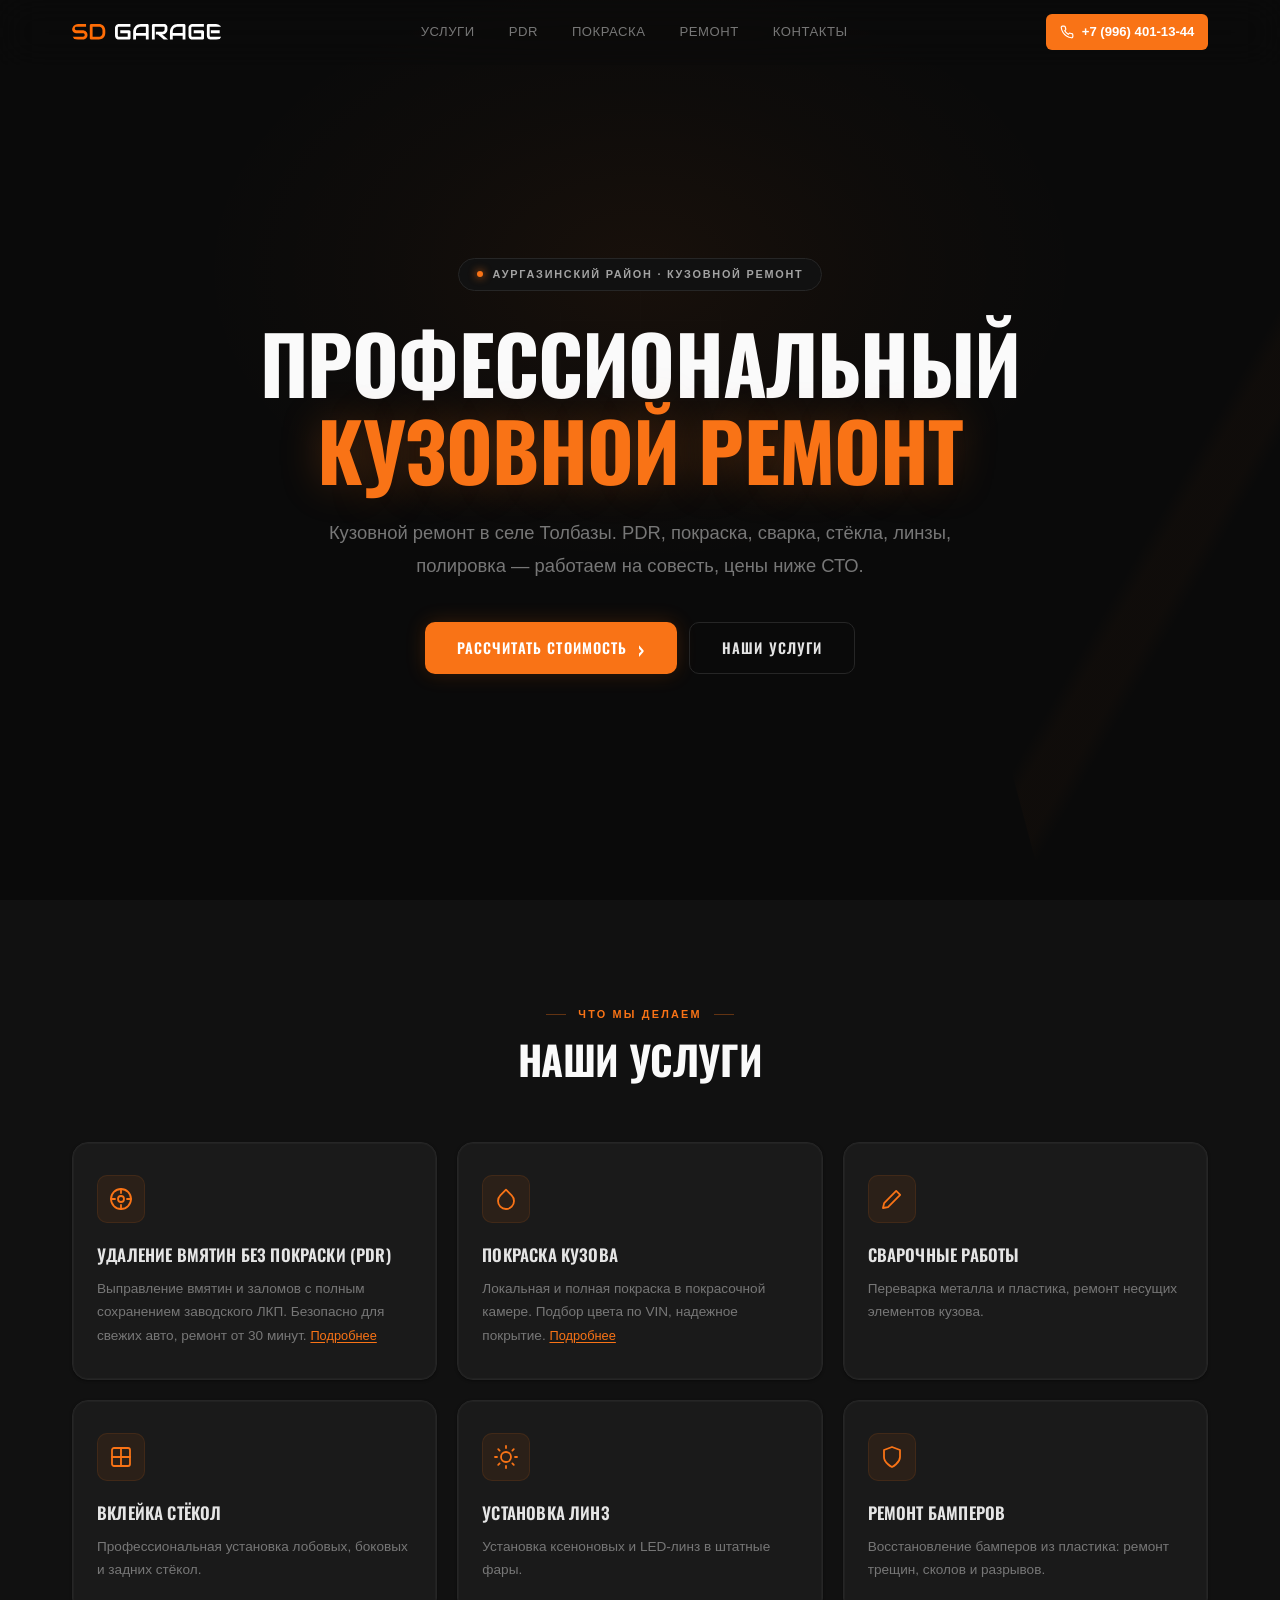
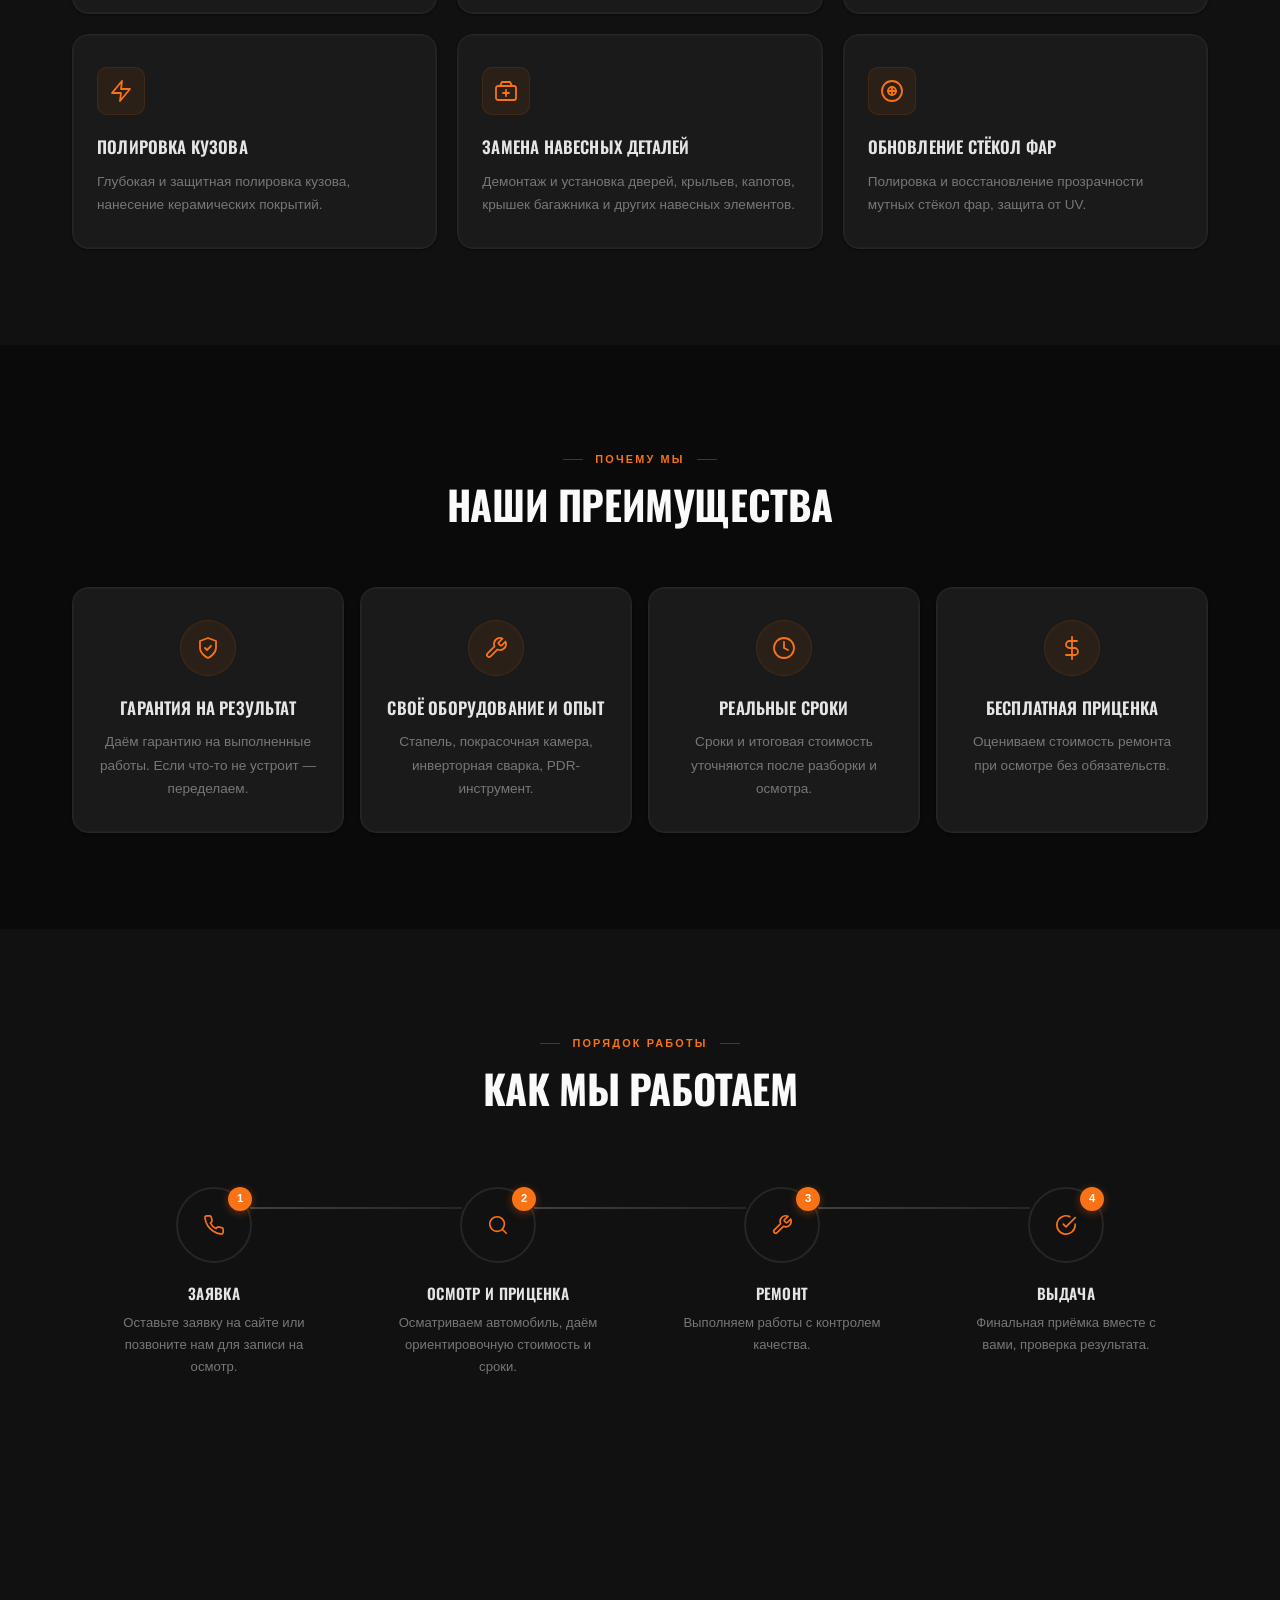
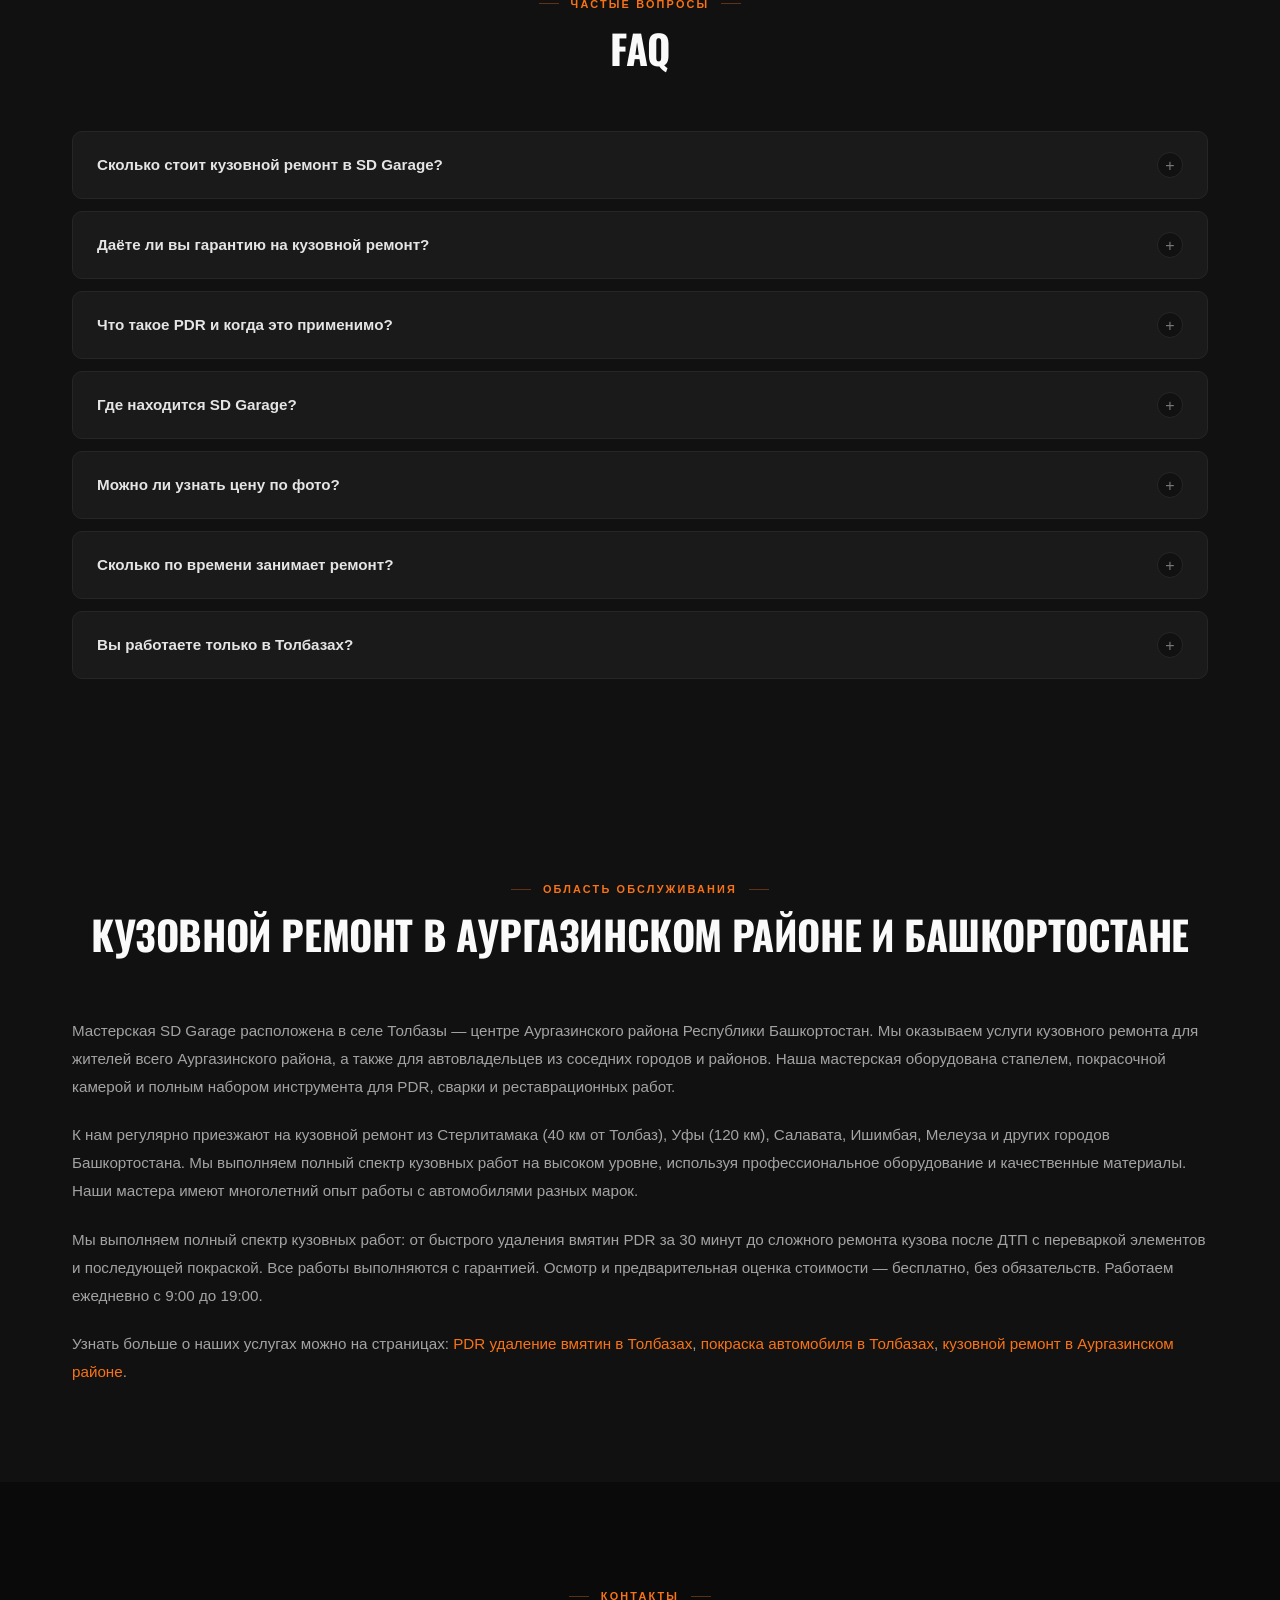
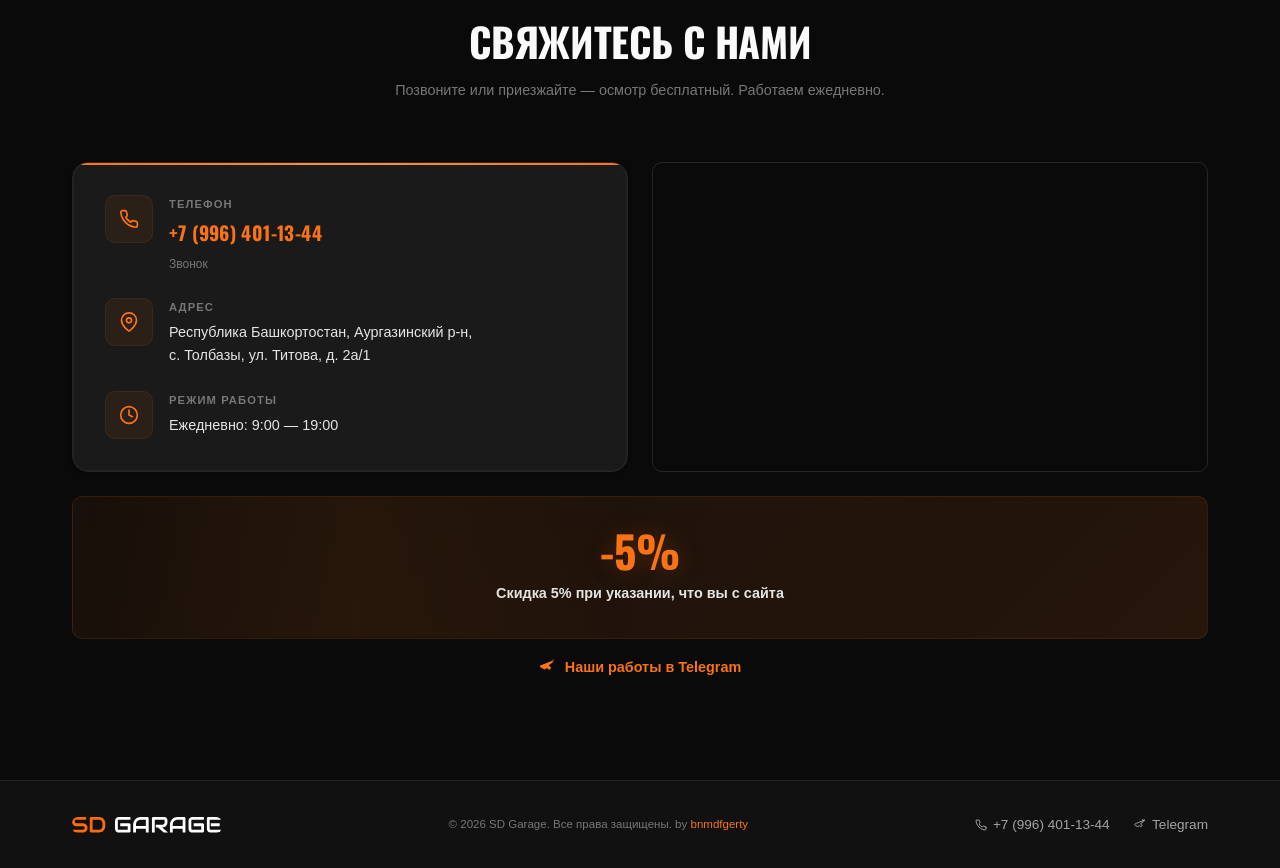
==== commit 2aa0b461: "v7 finall+" ====
--- a/index.html
+++ b/index.html
@@ -5,25 +5,23 @@
   <meta name="viewport" content="width=device-width, initial-scale=1.0">
 
   <!-- Primary Meta -->
-  <title>SD Garage — Кузовной ремонт в Толбазах, Аургазинский район | PDR, покраска, сварка</title>
-  <meta name="description" content="Кузовной ремонт в селе Толбазы Аургазинского района Башкортостана. Частные мастера: удаление вмятин PDR, покраска кузова, сварка, ремонт бамперов, вклейка стёкол, установка линз, полировка, замена навесных деталей. Гарантия. +7 (996) 401-13-44.">
+  <title>Кузовной ремонт в Толбазах | Покраска авто, PDR, сварка — SD Garage</title>
+  <meta name="description" content="SD Garage — кузовной ремонт в Толбазах (Аургазинский район). Покраска автомобилей, удаление вмятин PDR, ремонт бамперов, сварка, полировка, вклейка стёкол. Гарантия качества.">
   <meta name="keywords" content="кузовной ремонт Толбазы, кузовной ремонт Аургазинский район, кузовной ремонт Башкортостан, автосервис Толбазы, кузовной ремонт село Толбазы, PDR удаление вмятин Толбазы, покраска кузова Аургазинский район, сварка кузова Башкортостан, ремонт бамперов Толбазы, вклейка стёкол Толбазы, установка линз Аургазинский район, полировка кузова Толбазы, частный кузовной мастер, кузовной ремонт недорого, SD Garage Толбазы, стапельные работы Аургазинский район, локальная покраска Толбазы, ремонт авто Толбазы, кузовные работы Аургазинский район Башкортостан">
   <link rel="canonical" href="https://sd-garage102.ru/">
   <meta name="google-site-verification" content="google13966633c62f2dd1.html">
 
   <!-- Favicon -->
-  <link rel="icon" href="[data-uri]">
+  <link rel="icon" href="/favicon.svg" type="image/svg+xml">
 
   <!-- Open Graph -->
   <meta property="og:title" content="SD Garage — Кузовной ремонт в Толбазах, Аургазинский район">
   <meta property="og:description" content="PDR, покраска, сварка, ремонт бамперов, вклейка стёкол, установка линз, полировка. с. Толбазы, Аургазинский район, Башкортостан. Звоните: +7 (996) 401-13-44.">
   <meta property="og:type" content="website">
   <meta property="og:locale" content="ru_RU">
+  <meta property="og:url" content="https://sd-garage102.ru/">
   <meta property="og:site_name" content="SD Garage">
-  <meta property="og:country-name" content="Россия">
-  <meta property="og:telephone" content="+79964011344">
-  <meta property="og:address" content="Республика Башкортостан, Аургазинский р-н, с. Толбазы, ул. Титова, д. 2а/1">
-  <meta property="og:image" content="https://sd-garage102.ru/og-image.png" data-width="1152" data-height="864">
+        <meta property="og:image" content="https://sd-garage102.ru/og-image.png" data-width="1152" data-height="864">
   <meta name="og:image:width" content="1152">
   <meta name="og:image:height" content="864">
   <meta name="og:image:alt" content="SD Garage — Кузовной ремонт в Толбазах, Башкортостан">
@@ -35,8 +33,7 @@
   <meta name="twitter:image" content="https://sd-garage102.ru/og-image.png">
 
   <!-- Robots -->
-  <meta name="robots" content="index, follow">
-  <meta name="googlebot" content="index, follow, max-video-preview:-1, max-image-preview:large, max-snippet:-1">
+  <meta name="robots" content="index,follow,max-image-preview:large">
 
   <!-- Geo -->
   <meta name="geo.region" content="RU-BA">
@@ -56,7 +53,7 @@
   <script type="application/ld+json">
 {
   "@context": "https://schema.org",
-  "@type": "AutoRepair",
+  "@type": "AutoBodyShop",
   "name": "SD Garage — Кузовной ремонт",
   "description": "Кузовной ремонт в селе Толбазы Аургазинского района Республики Башкортостан. Частные мастера: PDR, покраска кузова, сварка, ремонт бамперов, вклейка стёкол, установка линз, полировка.",
   "telephone": "+79964011344",
@@ -342,14 +339,14 @@
               <svg width="24" height="24" viewBox="0 0 24 24" fill="none" stroke="currentColor" stroke-width="1.8" stroke-linecap="round" stroke-linejoin="round"><circle cx="12" cy="12" r="10"/><circle cx="12" cy="12" r="3"/><line x1="12" y1="2" x2="12" y2="6"/><line x1="12" y1="18" x2="12" y2="22"/><line x1="2" y1="12" x2="6" y2="12"/><line x1="18" y1="12" x2="22" y2="12"/></svg>
             </div>
             <h3 class="card__title"><a href="pdr-tolbazy.html" style="color:inherit;text-decoration:none;">Удаление вмятин без покраски (PDR)</a></h3>
-            <p class="card__text">Выправление вмятин и заломов с полным сохранением заводского ЛКП. Безопасно для свежих авто, ремонт от 30 минут. <a href="pdr-tolbazy.html" style="color:var(--accent);font-size:0.8rem">Подробнее</a></p>
+            <p class="card__text">Выправление вмятин и заломов с полным сохранением заводского ЛКП. Безопасно для свежих авто, ремонт от 30 минут. <a href="pdr-tolbazy.html" style="color:var(--accent);font-size:0.8rem;text-decoration:underline;text-underline-offset:2px">Подробнее</a></p>
           </div>
           <div class="card">
             <div class="card__icon">
               <svg width="24" height="24" viewBox="0 0 24 24" fill="none" stroke="currentColor" stroke-width="1.8" stroke-linecap="round" stroke-linejoin="round"><path d="M12 2.69l5.66 5.66a8 8 0 1 1-11.31 0z"/></svg>
             </div>
             <h3 class="card__title"><a href="pokraska-avto-tolbazy.html" style="color:inherit;text-decoration:none;">Покраска кузова</a></h3>
-            <p class="card__text">Локальная и полная покраска в покрасочной камере. Подбор цвета по VIN, надежное покрытие. <a href="pokraska-avto-tolbazy.html" style="color:var(--accent);font-size:0.8rem">Подробнее</a></p>
+            <p class="card__text">Локальная и полная покраска в покрасочной камере. Подбор цвета по VIN, надежное покрытие. <a href="pokraska-avto-tolbazy.html" style="color:var(--accent);font-size:0.8rem;text-decoration:underline;text-underline-offset:2px">Подробнее</a></p>
           </div>
           <div class="card">
             <div class="card__icon">
@@ -523,7 +520,7 @@
               <span class="faq__toggle" aria-hidden="true">+</span>
             </summary>
             <div class="faq__answer">
-              <p>PDR (Paintless Dent Repair) — это технология удаления вмятин без покраски кузова. Подходит для вмятин, где лакокрасочное покрытие не повреждено — град, парковочные удары, вмятины от hail. Метод сохраняет заводское ЛКП, что особенно важно для автомобилей с небольшим пробегом. Ремонт занимает от 30 минут, стоимость значительно ниже покраски. Подробнее о PDR в Толбазах — на <a href="pdr-tolbazy.html" style="color:var(--accent)">отдельной странице</a>.</p>
+              <p>PDR (Paintless Dent Repair) — это технология удаления вмятин без покраски кузова. Подходит для вмятин, где лакокрасочное покрытие не повреждено — град, парковочные удары, вмятины от hail. Метод сохраняет заводское ЛКП, что особенно важно для автомобилей с небольшим пробегом. Ремонт занимает от 30 минут, стоимость значительно ниже покраски. Подробнее о PDR в Толбазах — на <a href="pdr-tolbazy.html" style="color:var(--accent);text-decoration:underline;text-underline-offset:2px">отдельной странице</a>.</p>
             </div>
           </details>
           <details class="faq__item">
@@ -625,7 +622,7 @@
 
           </div>
           <div>
-            <iframe src="https://yandex.ru/map-widget/v1/?um=constructor%3Af5312fd8c2cdacc13869cc4f9f23aaa7a3a49e55d327f269a05b876441469e5d&amp;source=constructor" width="100%" height="300" frameborder="0"></iframe>
+            <iframe title="Карта расположения SD Garage" src="https://yandex.ru/map-widget/v1/?um=constructor%3Af5312fd8c2cdacc13869cc4f9f23aaa7a3a49e55d327f269a05b876441469e5d&amp;source=constructor" width="100%" height="300" frameborder="0"></iframe>
           </div>
         </div>
         <div class="discount-banner reveal">
--- a/style.css
+++ b/style.css
@@ -71,7 +71,6 @@
 }
 @media (min-width: 640px) { .container { padding: 0 1.5rem; } }
 @media (min-width: 1024px) { .container { padding: 0 2rem; } }
-.container--narrow { max-width: 720px; }
 
 /* ─── Buttons ─── */
 .btn {
@@ -927,14 +926,15 @@
 .discount-banner::before {
   content: '';
   position: absolute;
-  top: 0; left: -100%;
+  top: 0; left: 0;
   width: 50%; height: 100%;
   background: linear-gradient(90deg, transparent, rgba(249, 115, 22, 0.05), transparent);
   animation: shimmer 4s ease-in-out infinite;
+  will-change: transform;
 }
 @keyframes shimmer {
-  0% { left: -100%; }
-  50%, 100% { left: 150%; }
+  0% { transform: translateX(-100%); }
+  50%, 100% { transform: translateX(300%); }
 }
 
 .discount-banner__percent {
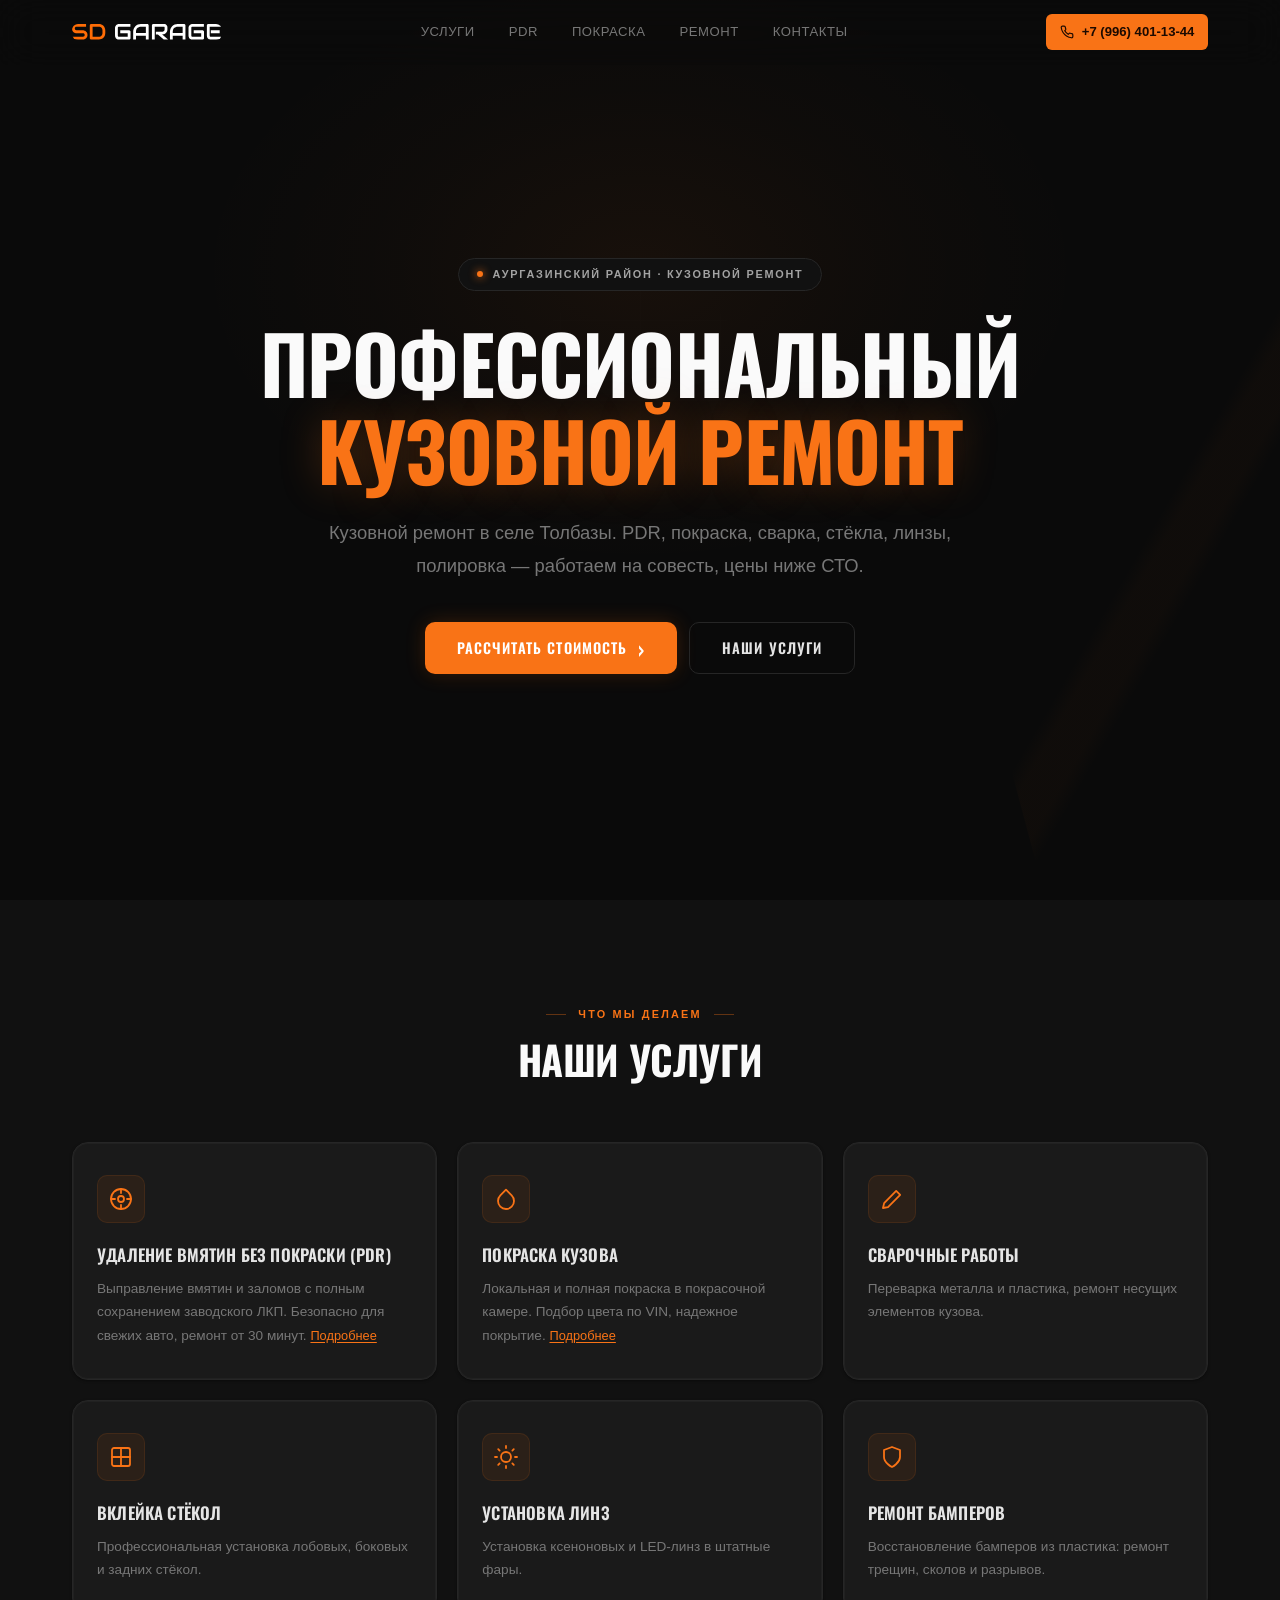
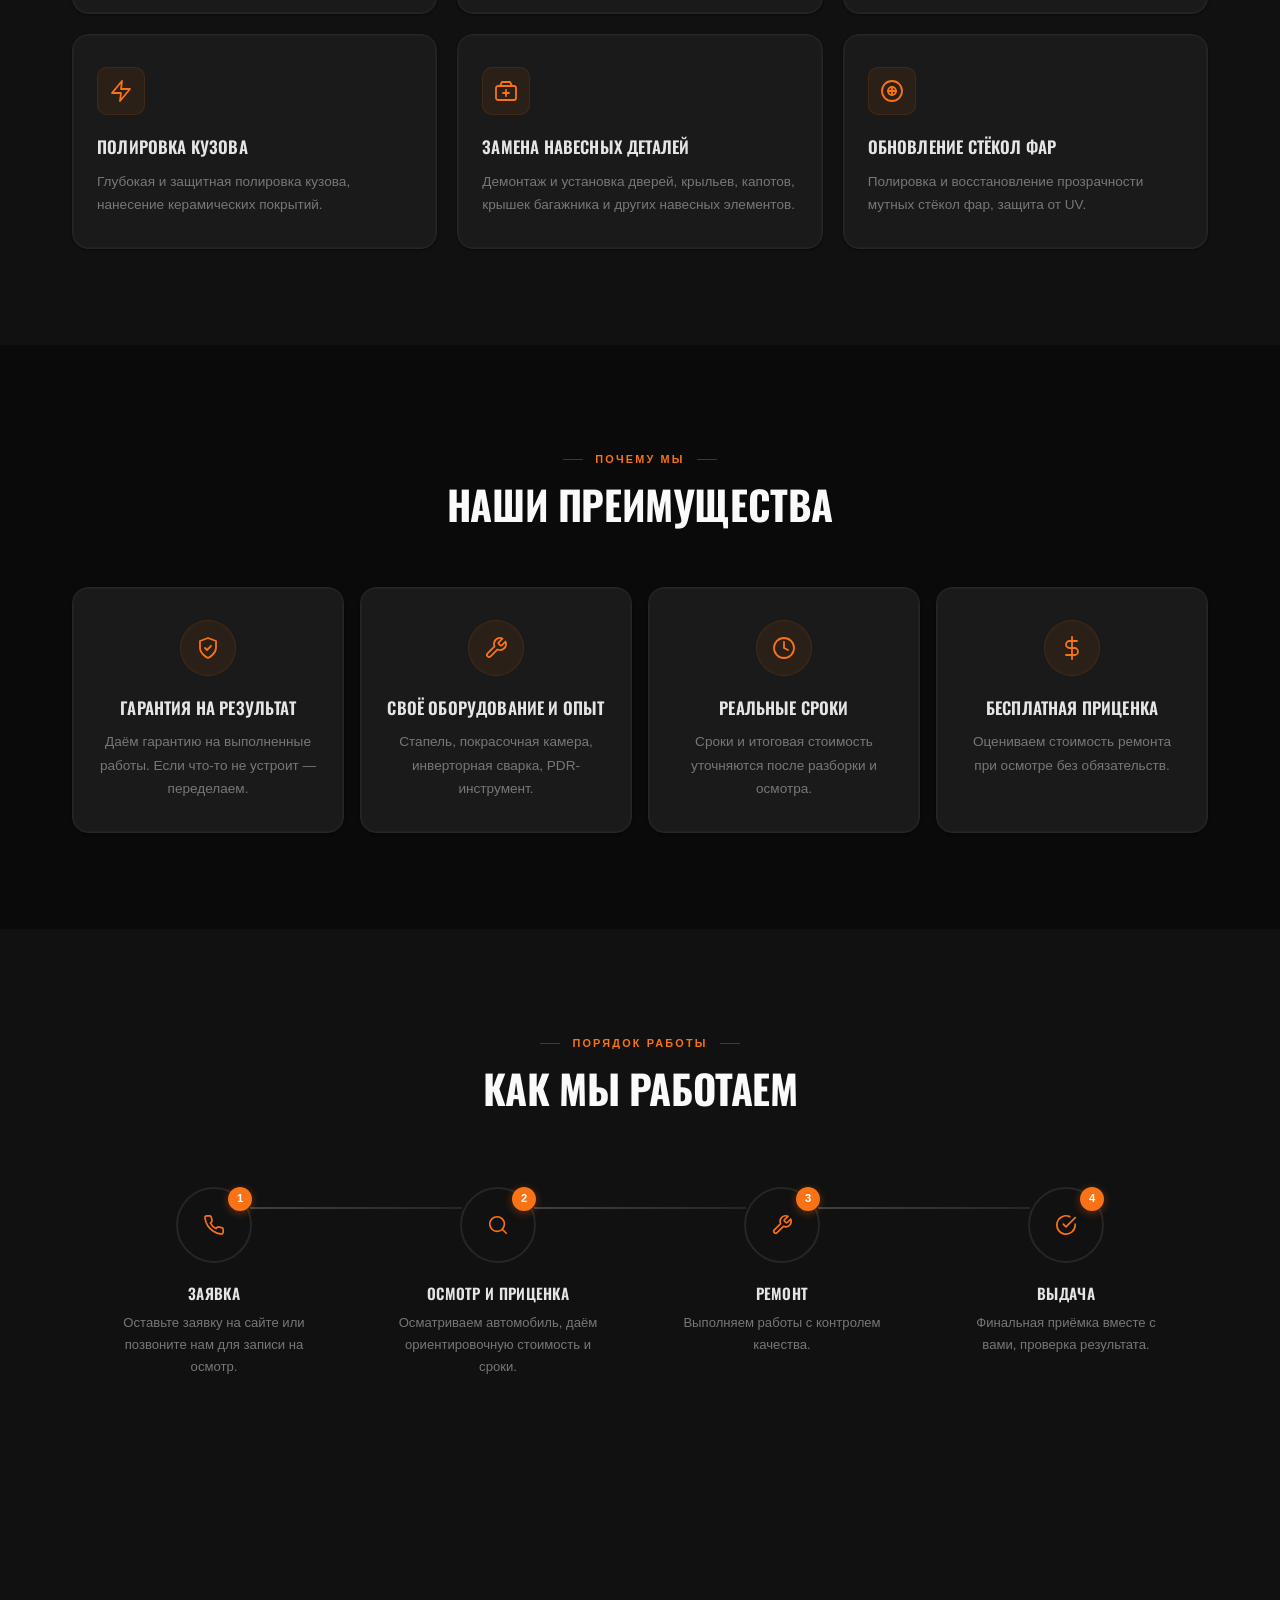
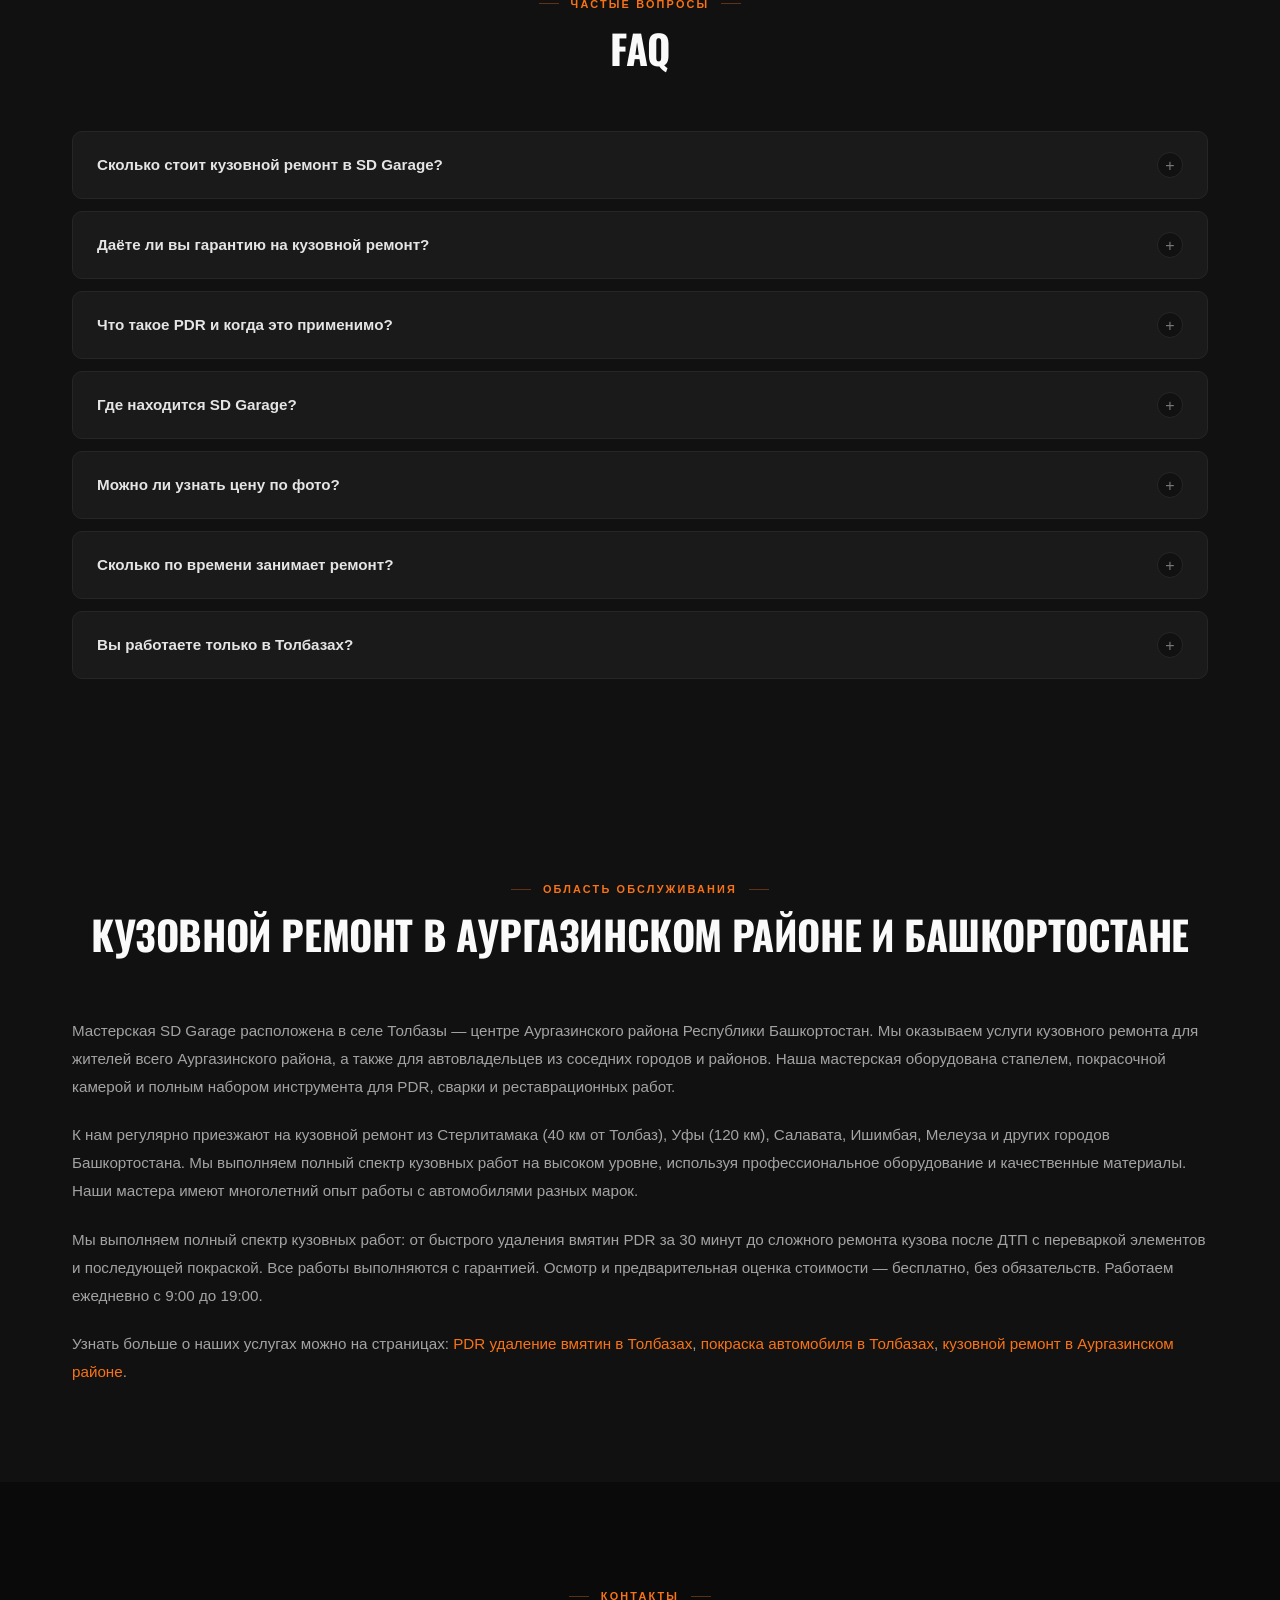
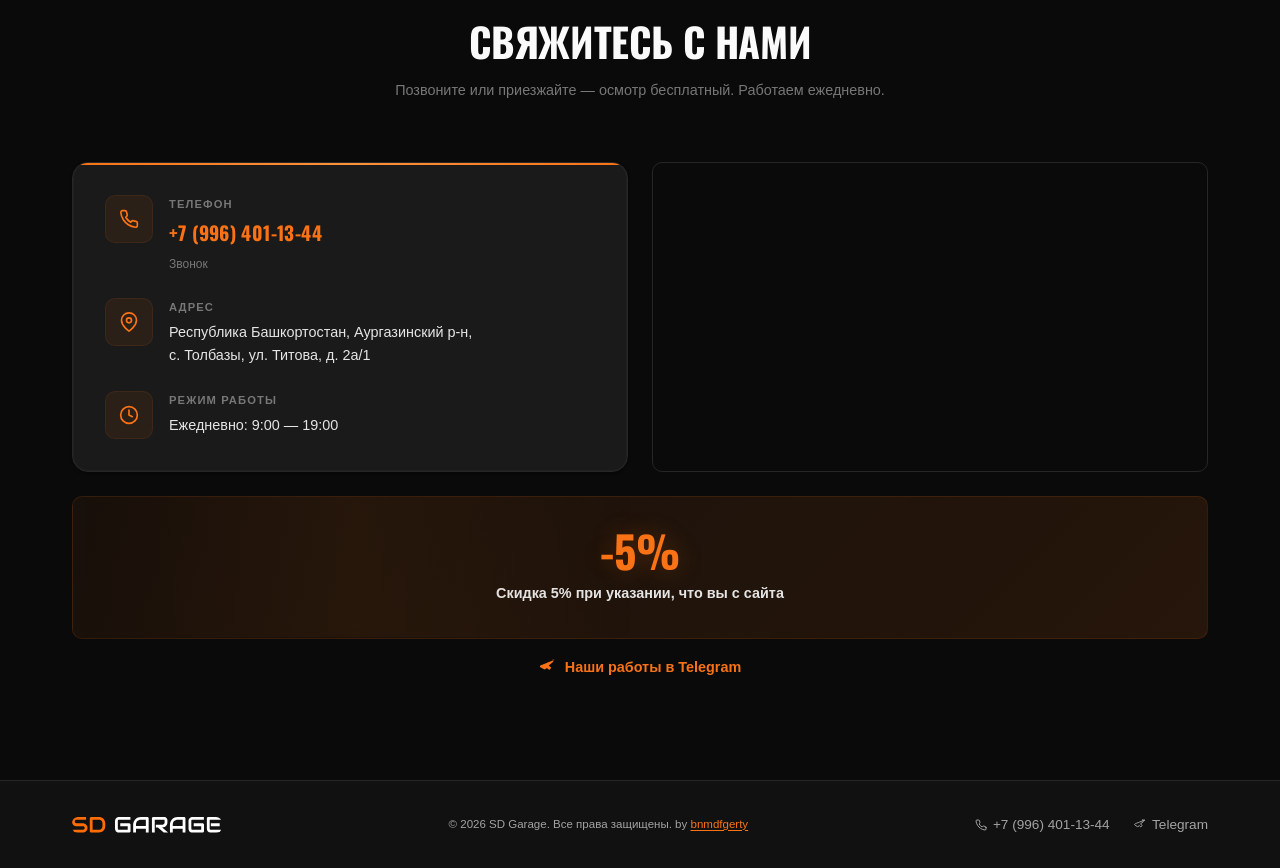
==== commit a35afc0d: "v8" ====
--- a/index.html
+++ b/index.html
@@ -21,10 +21,10 @@
   <meta property="og:locale" content="ru_RU">
   <meta property="og:url" content="https://sd-garage102.ru/">
   <meta property="og:site_name" content="SD Garage">
-        <meta property="og:image" content="https://sd-garage102.ru/og-image.png" data-width="1152" data-height="864">
-  <meta name="og:image:width" content="1152">
-  <meta name="og:image:height" content="864">
-  <meta name="og:image:alt" content="SD Garage — Кузовной ремонт в Толбазах, Башкортостан">
+  <meta property="og:image" content="https://sd-garage102.ru/og-image.png">
+  <meta property="og:image:width" content="1152">
+  <meta property="og:image:height" content="864">
+  <meta property="og:image:alt" content="SD Garage — Кузовной ремонт в Толбазах, Башкортостан">
 
   <!-- Twitter Card -->
   <meta name="twitter:card" content="summary_large_image">
@@ -259,7 +259,7 @@
   <header class="header" id="header">
     <div class="container header__inner">
       <a href="#" class="header__logo">
-        <img src="logo.svg" alt="SD Garage" class="header__logo-img">
+        <img src="logo.svg" alt="SD Garage" width="120" height="32" class="header__logo-img">
       </a>
 
       <nav class="header__nav" id="nav" aria-label="Основная навигация">
@@ -339,14 +339,14 @@
               <svg width="24" height="24" viewBox="0 0 24 24" fill="none" stroke="currentColor" stroke-width="1.8" stroke-linecap="round" stroke-linejoin="round"><circle cx="12" cy="12" r="10"/><circle cx="12" cy="12" r="3"/><line x1="12" y1="2" x2="12" y2="6"/><line x1="12" y1="18" x2="12" y2="22"/><line x1="2" y1="12" x2="6" y2="12"/><line x1="18" y1="12" x2="22" y2="12"/></svg>
             </div>
             <h3 class="card__title"><a href="pdr-tolbazy.html" style="color:inherit;text-decoration:none;">Удаление вмятин без покраски (PDR)</a></h3>
-            <p class="card__text">Выправление вмятин и заломов с полным сохранением заводского ЛКП. Безопасно для свежих авто, ремонт от 30 минут. <a href="pdr-tolbazy.html" style="color:var(--accent);font-size:0.8rem;text-decoration:underline;text-underline-offset:2px">Подробнее</a></p>
+            <p class="card__text">Выправление вмятин и заломов с полным сохранением заводского ЛКП. Безопасно для свежих авто, ремонт от 30 минут. <a href="pdr-tolbazy.html" aria-label="Подробнее об услуге PDR в Толбазах" style="color:var(--accent);font-size:0.8rem;text-decoration:underline;text-underline-offset:2px">Подробнее</a></p>
           </div>
           <div class="card">
             <div class="card__icon">
               <svg width="24" height="24" viewBox="0 0 24 24" fill="none" stroke="currentColor" stroke-width="1.8" stroke-linecap="round" stroke-linejoin="round"><path d="M12 2.69l5.66 5.66a8 8 0 1 1-11.31 0z"/></svg>
             </div>
             <h3 class="card__title"><a href="pokraska-avto-tolbazy.html" style="color:inherit;text-decoration:none;">Покраска кузова</a></h3>
-            <p class="card__text">Локальная и полная покраска в покрасочной камере. Подбор цвета по VIN, надежное покрытие. <a href="pokraska-avto-tolbazy.html" style="color:var(--accent);font-size:0.8rem;text-decoration:underline;text-underline-offset:2px">Подробнее</a></p>
+            <p class="card__text">Локальная и полная покраска в покрасочной камере. Подбор цвета по VIN, надежное покрытие. <a href="pokraska-avto-tolbazy.html" aria-label="Подробнее об услуге покраски авто" style="color:var(--accent);font-size:0.8rem;text-decoration:underline;text-underline-offset:2px">Подробнее</a></p>
           </div>
           <div class="card">
             <div class="card__icon">
@@ -643,9 +643,9 @@
   <footer class="footer">
     <div class="container footer__inner">
       <div class="footer__logo">
-        <img src="logo.svg" alt="SD Garage" class="footer__logo-img">
-      </div>
-      <p class="footer__copy">&copy; 2026 SD Garage. Все права защищены. by <a href="https://t.me/HISTIZAKERO" target="_blank" rel="noopener" style="color:var(--accent)">bnmdfgerty</a></p>
+        <img src="logo.svg" alt="SD Garage" width="120" height="32" class="footer__logo-img">
+      </div>
+      <p class="footer__copy">&copy; 2026 SD Garage. Все права защищены. by <a href="https://t.me/HISTIZAKERO" target="_blank" rel="noopener" style="color:var(--accent);text-decoration:underline;text-underline-offset:2px">bnmdfgerty</a></p>
       <div style="display:flex;gap:1.5rem;align-items:center;flex-wrap:wrap;justify-content:center">
         <a href="tel:+79964011344" style="display:inline-flex;align-items:center;gap:0.4rem;color:var(--text-muted);text-decoration:none;font-size:0.85rem">
           <svg width="12" height="12" viewBox="0 0 24 24" fill="none" stroke="currentColor" stroke-width="2" stroke-linecap="round" stroke-linejoin="round"><path d="M22 16.92v3a2 2 0 0 1-2.18 2 19.79 19.79 0 0 1-8.63-3.07 19.5 19.5 0 0 1-6-6 19.79 19.79 0 0 1-3.07-8.67A2 2 0 0 1 4.11 2h3a2 2 0 0 1 2 1.72c.127.96.361 1.903.7 2.81a2 2 0 0 1-.45 2.11L8.09 9.91a16 16 0 0 0 6 6l1.27-1.27a2 2 0 0 1 2.11-.45c.907.339 1.85.573 2.81.7A2 2 0 0 1 22 16.92z"/></svg>
--- a/style.css
+++ b/style.css
@@ -209,7 +209,7 @@
   gap: 0.5rem;
   font-size: 0.82rem;
   font-weight: 600;
-  color: white;
+  color: #1c0a00;
   background: var(--accent);
   padding: 0.45rem 0.85rem;
   border-radius: var(--radius-xs);
@@ -409,10 +409,11 @@
   background: var(--accent);
   box-shadow: 0 0 8px var(--accent);
   animation: pulse 2s ease-in-out infinite;
+  will-change: opacity, transform;
 }
 @keyframes pulse {
-  0%, 100% { opacity: 1; box-shadow: 0 0 8px var(--accent); }
-  50% { opacity: 0.4; box-shadow: 0 0 16px var(--accent); }
+  0%, 100% { opacity: 1; transform: scale(1); }
+  50% { opacity: 0.4; transform: scale(0.85); }
 }
 
 .hero__title {
@@ -1010,7 +1011,7 @@
 }
 .footer__copy {
   font-size: 0.72rem;
-  color: var(--muted);
+  color: var(--muted-light);
 }
 .footer__phone {
   display: flex;
